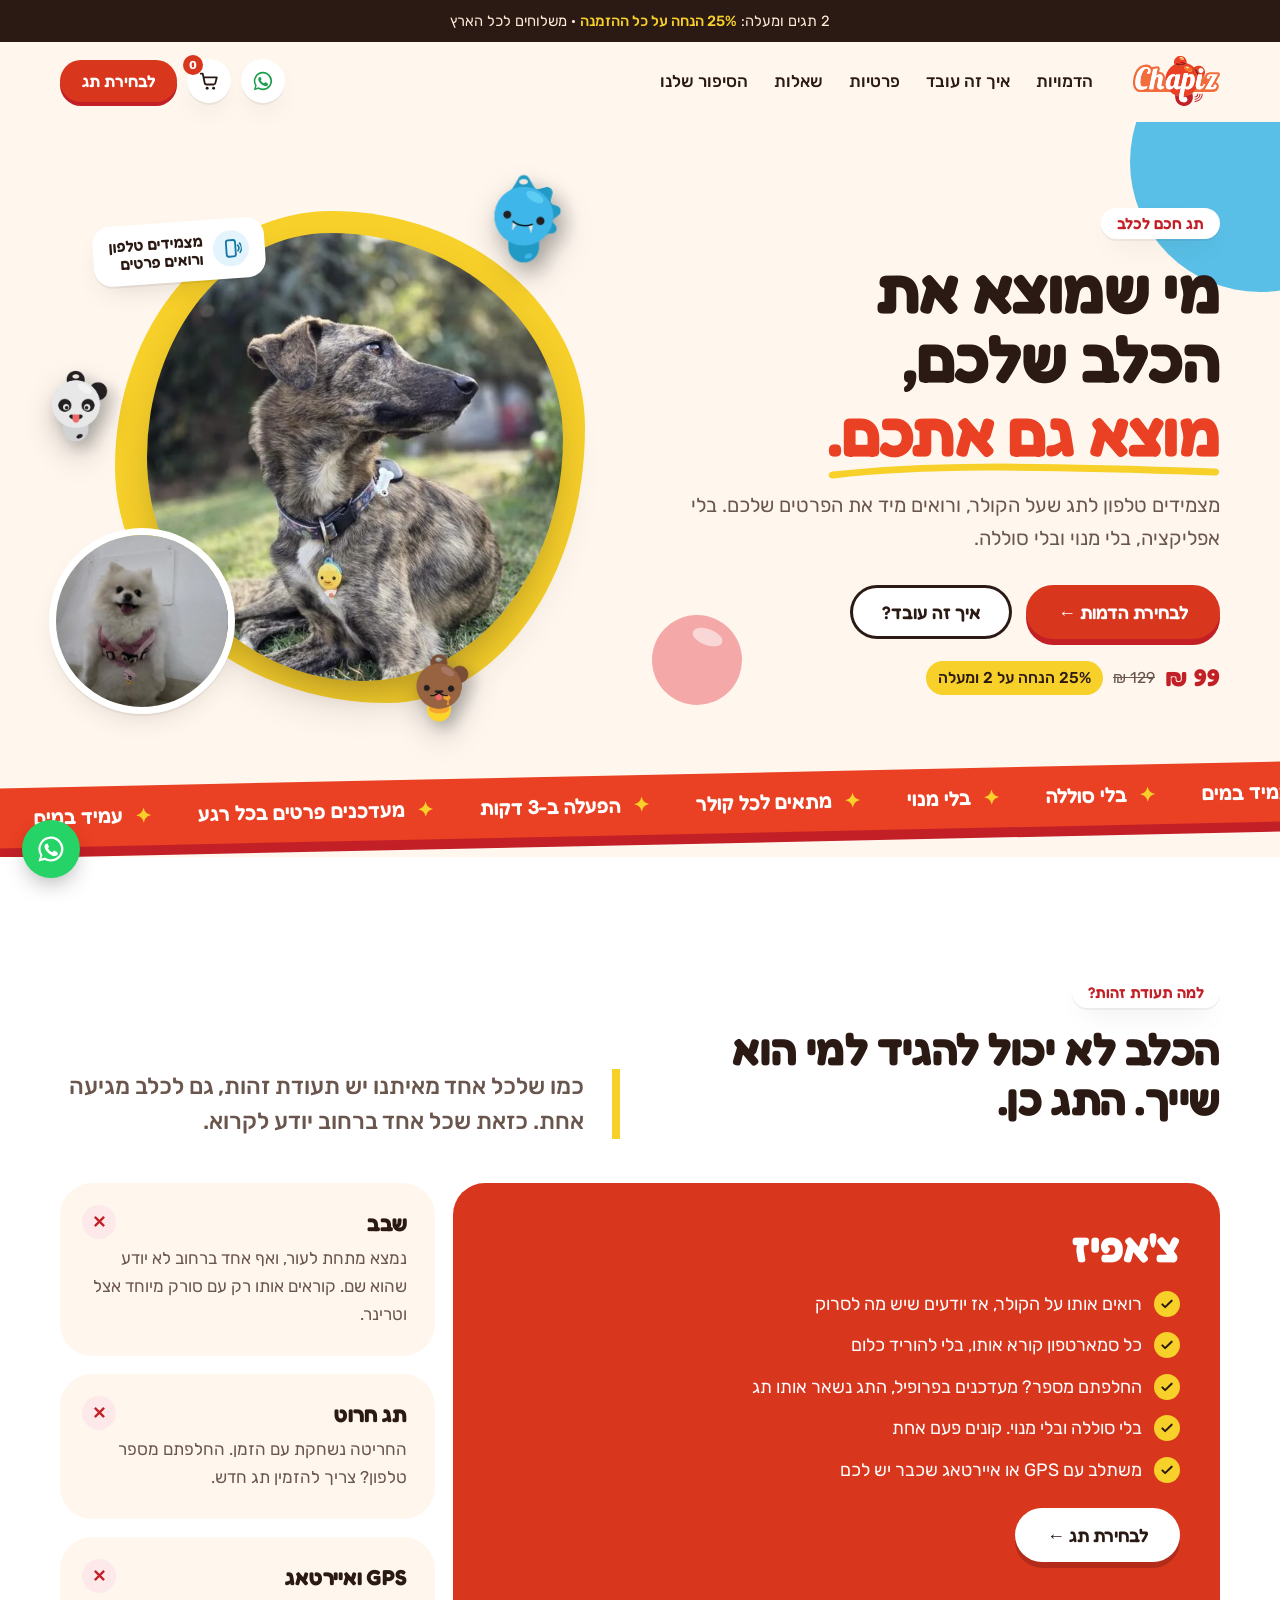
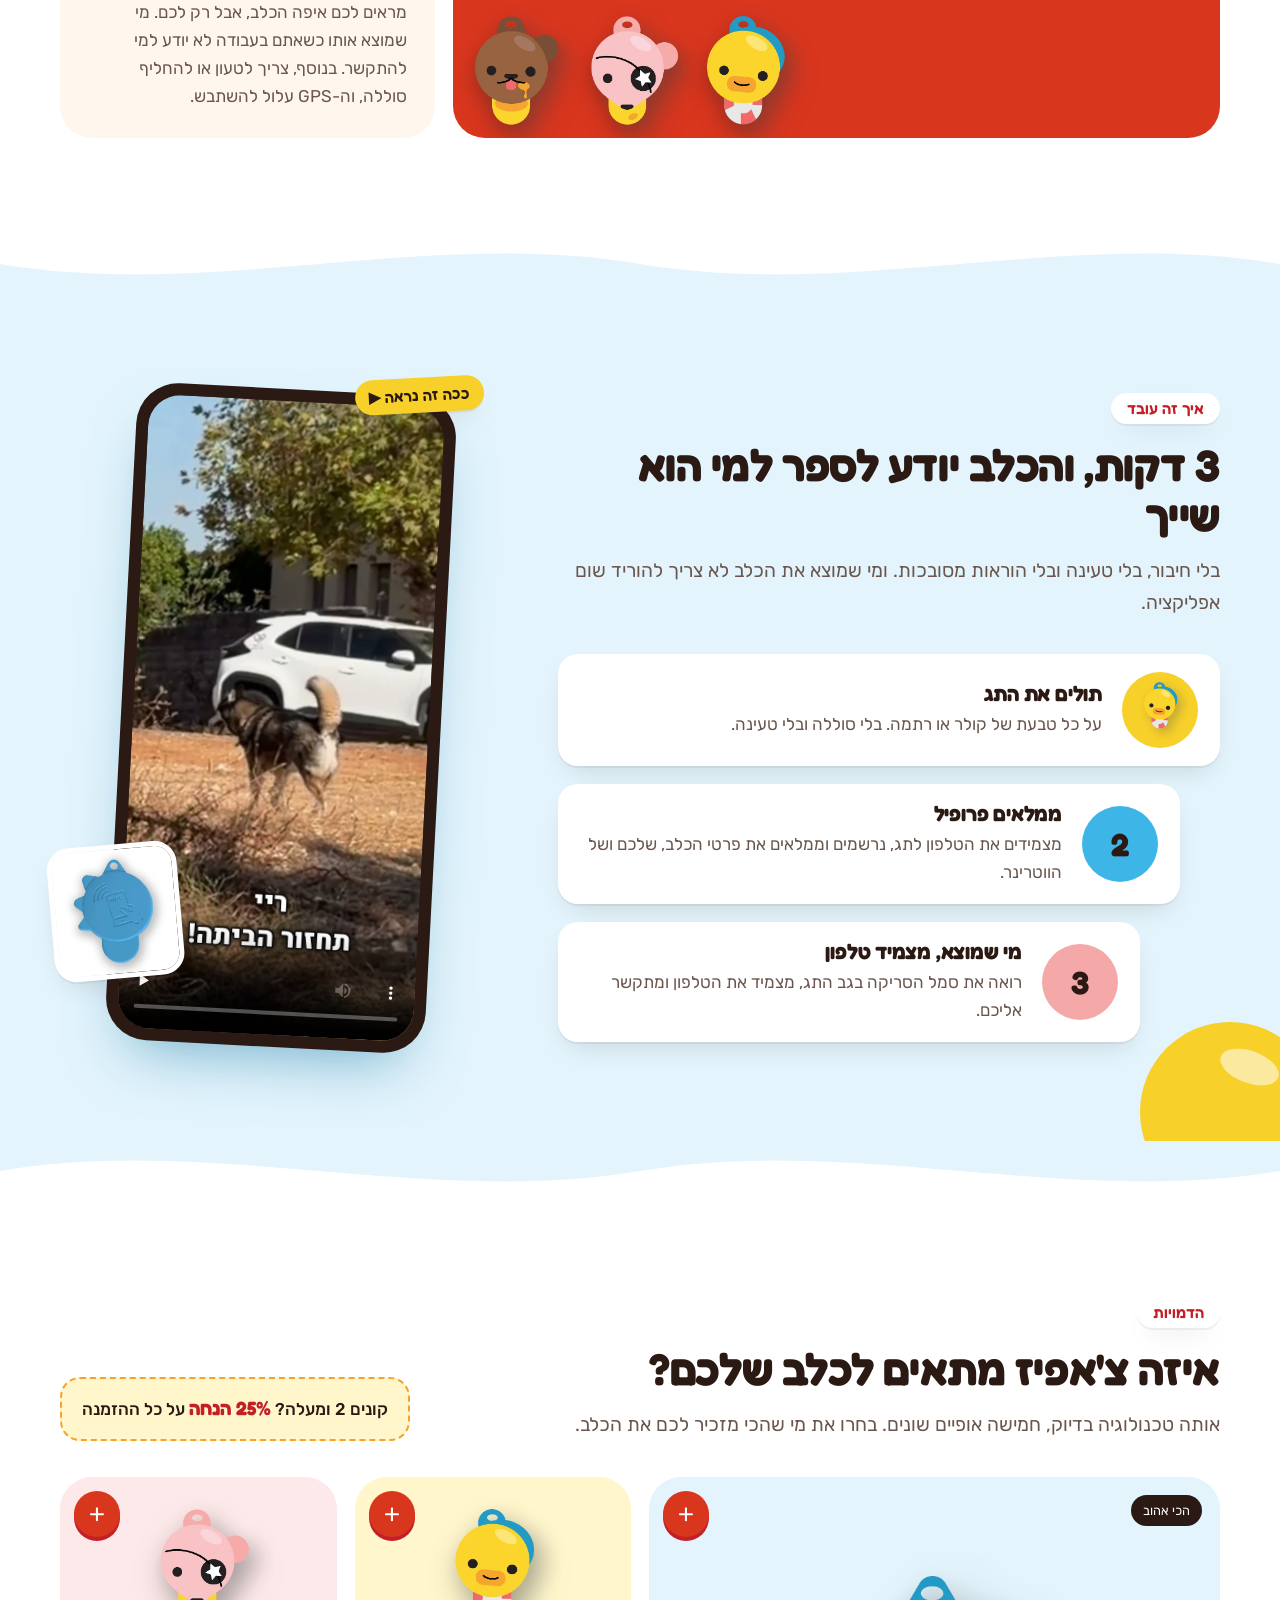
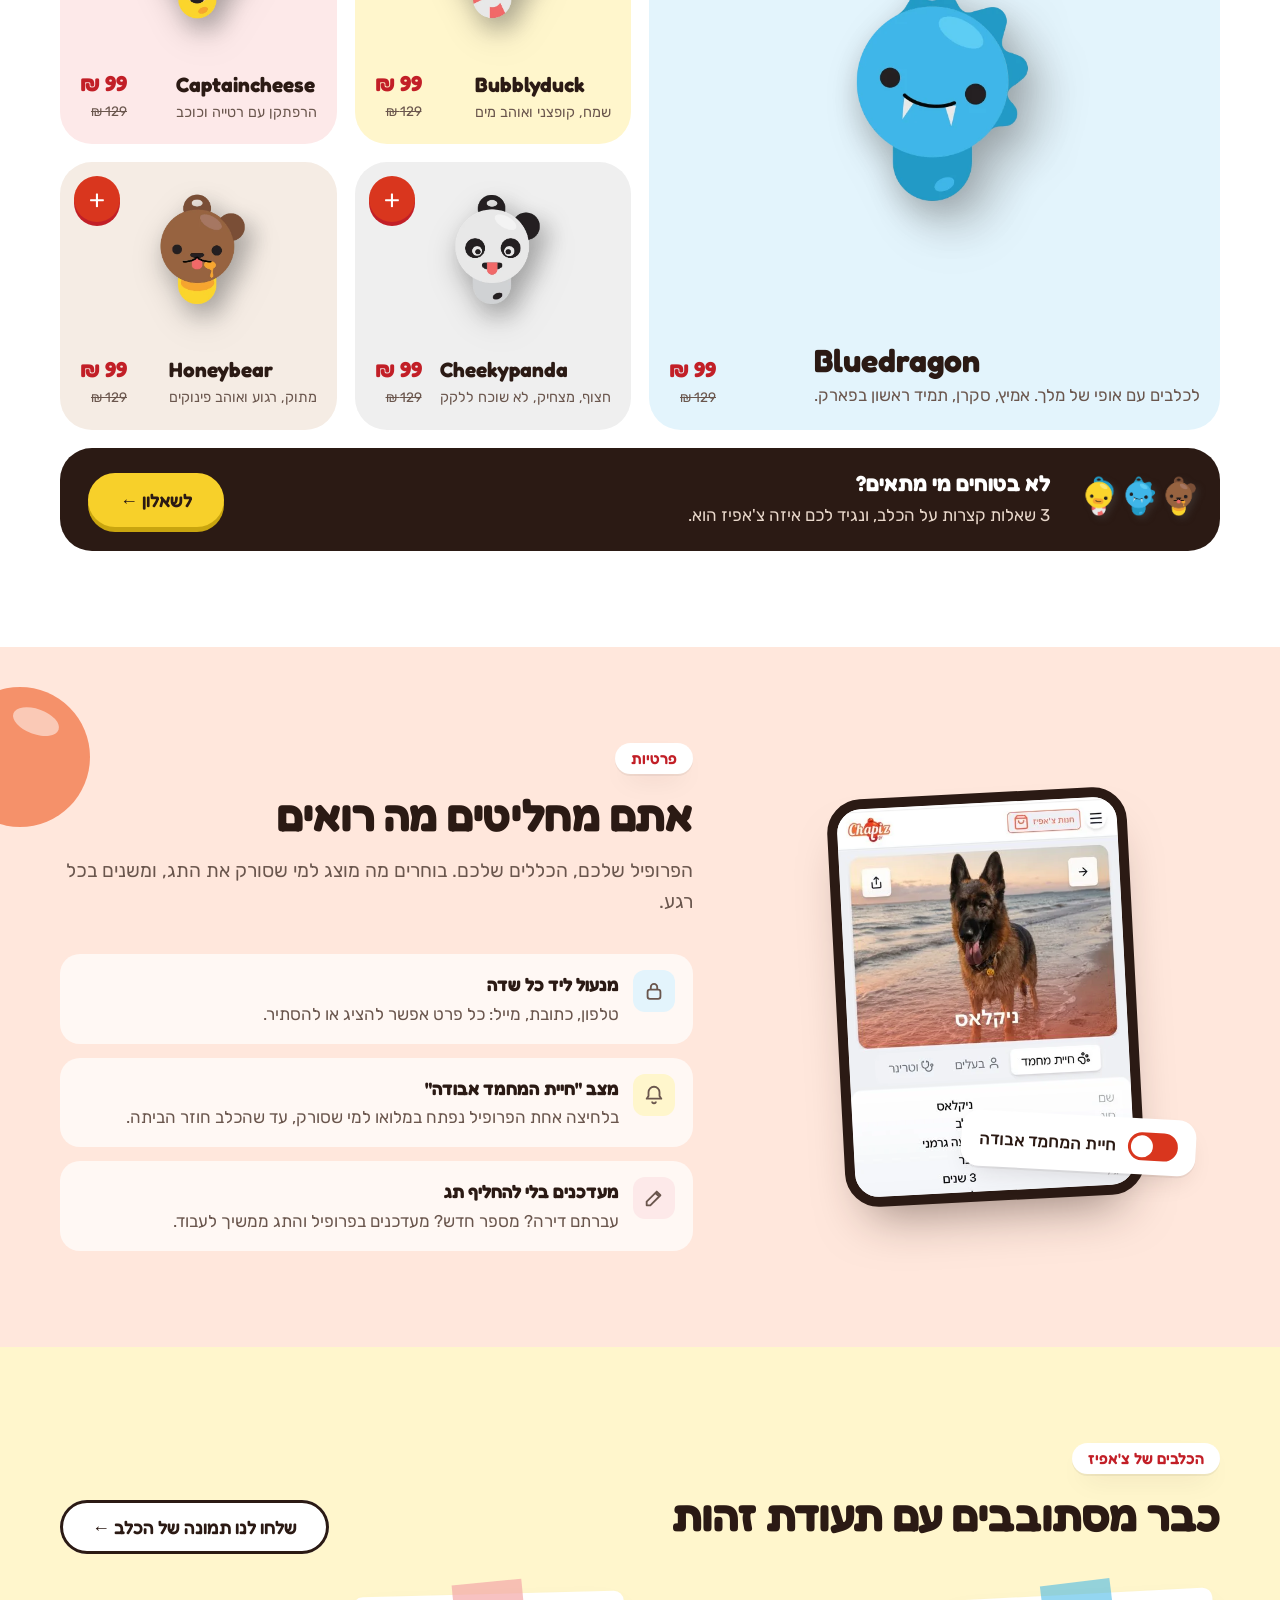
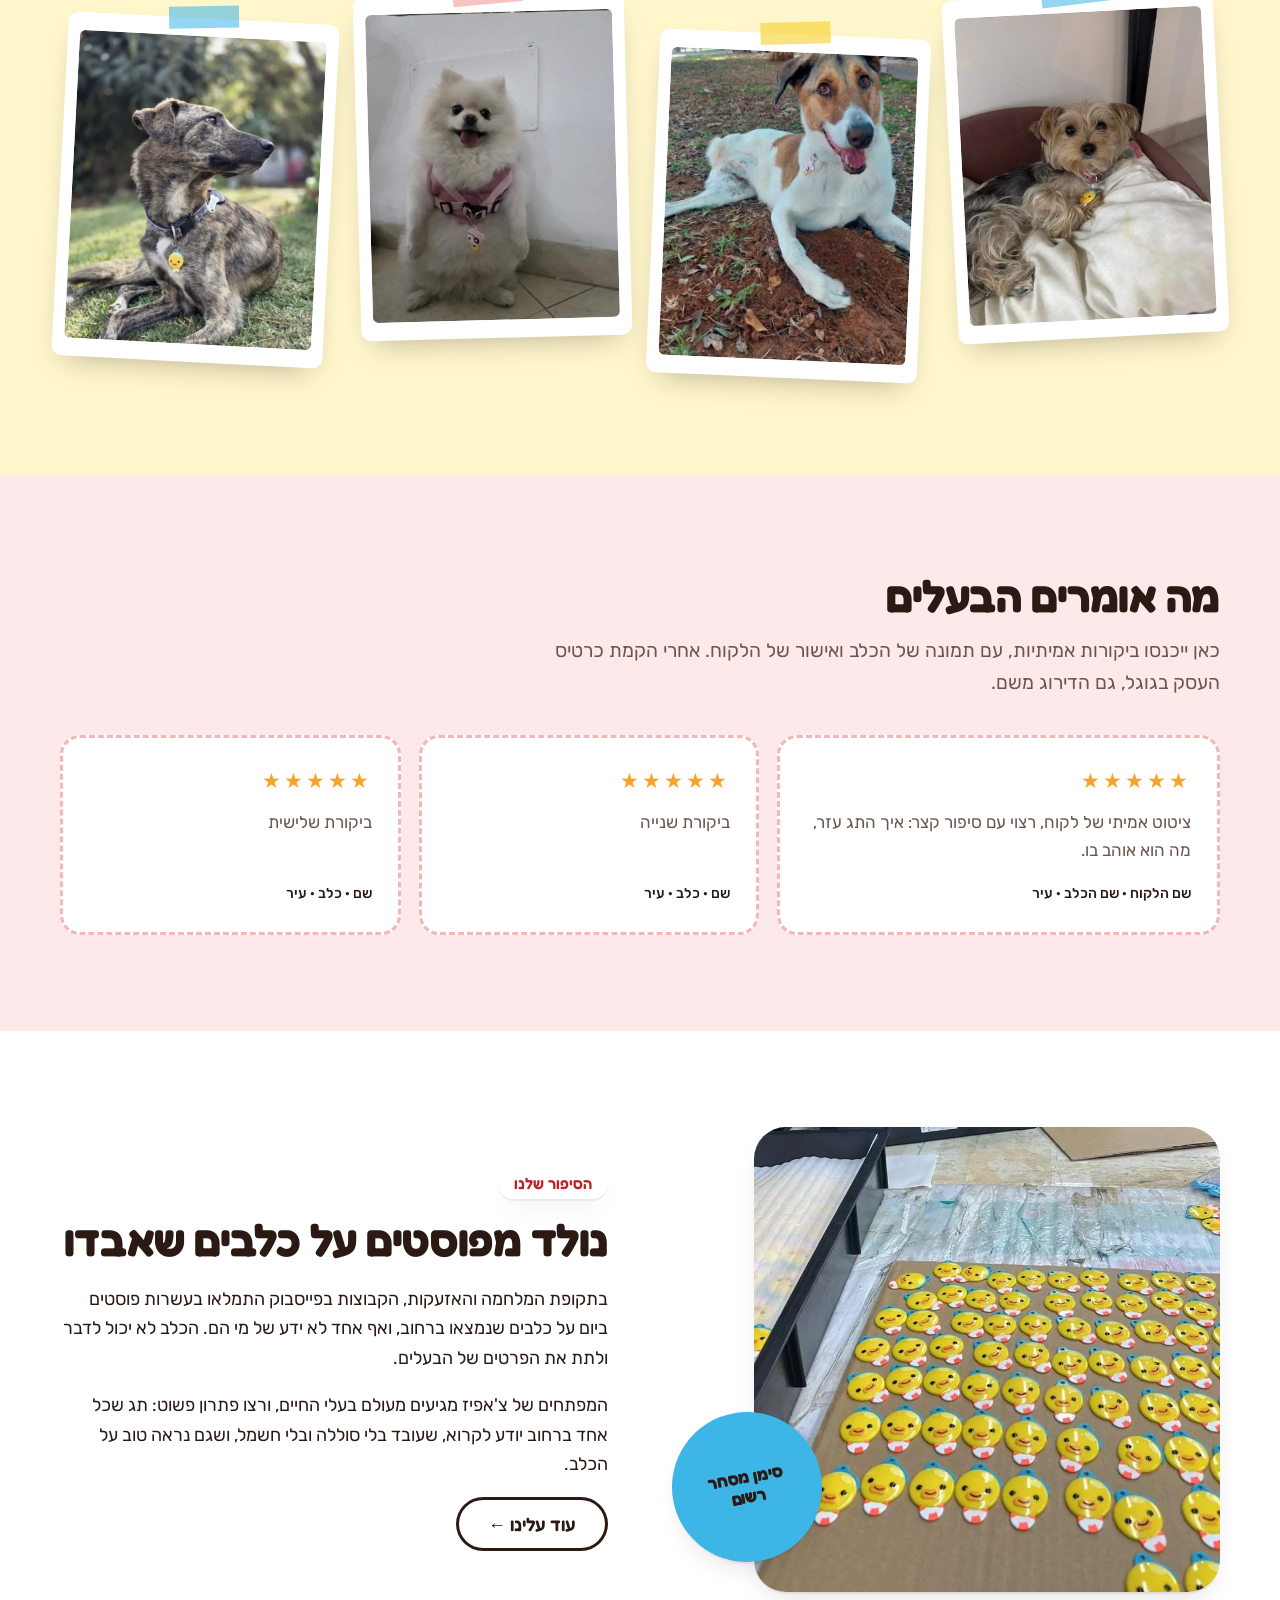
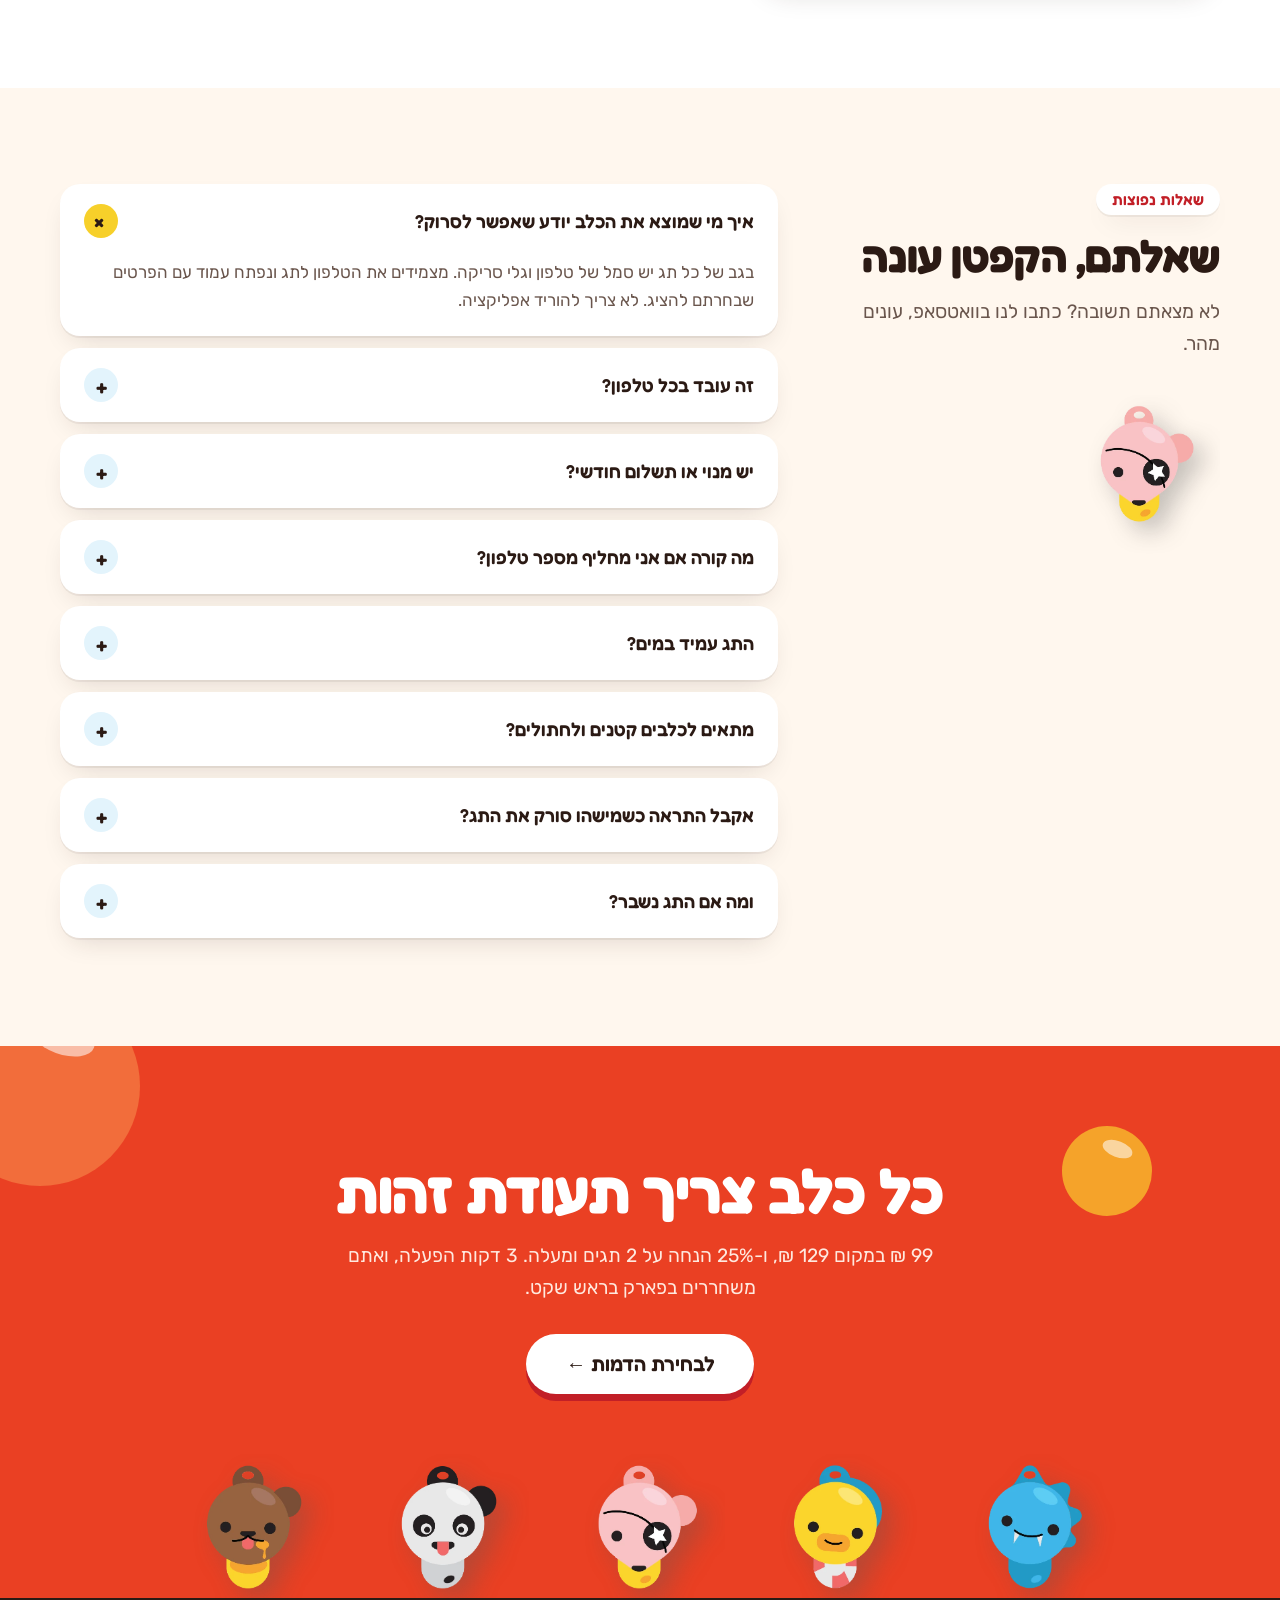
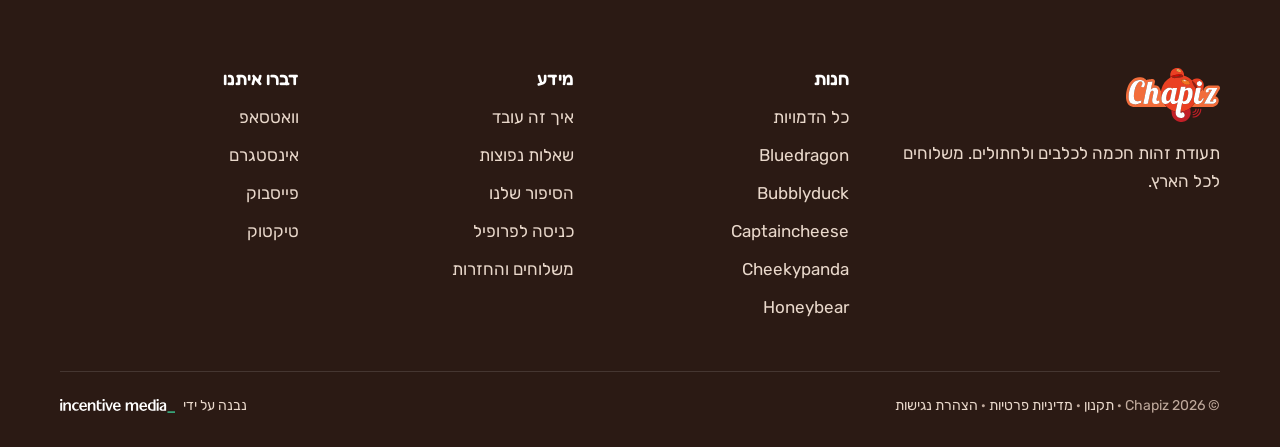
==== index.html @ 2d5ff6d7 "Chapiz homepage preview" ====
<!doctype html>
<html lang="he" dir="rtl">
<head>
<meta charset="utf-8">
<meta name="viewport" content="width=device-width, initial-scale=1">
<title>תג חכם לכלב | מי שמוצא את הכלב, מוצא אתכם | Chapiz</title>
<meta name="description" content="תג חכם לכלב: מי שמוצא את הכלב מצמיד טלפון לתג ורואה מיד למי להתקשר. בלי אפליקציה, בלי סוללה ובלי מנוי. 5 דמויות לבחירה.">
<meta name="robots" content="noindex,nofollow">
<link rel="icon" href="assets/img/favicon.ico" sizes="any">
<link rel="icon" href="assets/img/favicon-32.png" type="image/png" sizes="32x32">
<link rel="apple-touch-icon" href="assets/img/apple-touch-icon.png">
<meta name="theme-color" content="#EA4023">
<link rel="preconnect" href="https://fonts.googleapis.com">
<link rel="preconnect" href="https://fonts.gstatic.com" crossorigin>
<link rel="stylesheet" href="assets/css/chapiz-tokens.css">
<link rel="stylesheet" href="assets/css/home.css">
</head>
<body>

<svg width="0" height="0" style="position:absolute" aria-hidden="true">
  <symbol id="i-cart" viewBox="0 0 24 24"><path d="M3 4h2.2l2.1 10.2a2 2 0 0 0 2 1.6h7.6a2 2 0 0 0 2-1.5L20.5 8H6.3" fill="none" stroke="currentColor" stroke-width="2" stroke-linecap="round" stroke-linejoin="round"/><circle cx="10" cy="20" r="1.6" fill="currentColor"/><circle cx="17" cy="20" r="1.6" fill="currentColor"/></symbol>
  <symbol id="i-menu" viewBox="0 0 24 24"><path d="M4 7h16M4 12h16M4 17h11" fill="none" stroke="currentColor" stroke-width="2.4" stroke-linecap="round"/></symbol>
  <symbol id="i-wa" viewBox="0 0 24 24"><path fill="currentColor" d="M12 2a10 10 0 0 0-8.6 15.1L2 22l5-1.3A10 10 0 1 0 12 2zm0 18.2c-1.6 0-3.1-.4-4.4-1.2l-.3-.2-3 .8.8-2.9-.2-.3A8.2 8.2 0 1 1 12 20.2zm4.5-6.1c-.2-.1-1.5-.7-1.7-.8-.2-.1-.4-.1-.6.1l-.8 1c-.1.2-.3.2-.5.1a6.7 6.7 0 0 1-3.3-2.9c-.2-.4.2-.4.7-1.3.1-.2 0-.3 0-.4l-.8-1.8c-.2-.5-.4-.4-.6-.4h-.5a1 1 0 0 0-.7.3 3 3 0 0 0-.9 2.2 5.2 5.2 0 0 0 1.1 2.8 11.8 11.8 0 0 0 4.5 4c1.7.7 2.3.8 3.2.6.5-.1 1.5-.6 1.7-1.2.2-.6.2-1.1.2-1.2-.1-.1-.3-.2-.5-.3z"/></symbol>
  <symbol id="i-scan" viewBox="0 0 24 24"><rect x="7" y="3" width="10" height="18" rx="2.5" fill="none" stroke="currentColor" stroke-width="2"/><path d="M19.5 9a4.5 4.5 0 0 1 0 6M21.8 7a7.5 7.5 0 0 1 0 10" fill="none" stroke="currentColor" stroke-width="1.8" stroke-linecap="round"/></symbol>
  <symbol id="i-lock" viewBox="0 0 24 24"><rect x="5" y="10.5" width="14" height="10" rx="2.5" fill="none" stroke="currentColor" stroke-width="2"/><path d="M8.5 10.5V7.8a3.5 3.5 0 0 1 7 0v2.7" fill="none" stroke="currentColor" stroke-width="2"/></symbol>
  <symbol id="i-edit" viewBox="0 0 24 24"><path d="M4 20h4L19 9l-4-4L4 16v4zM13.5 6.5l4 4" fill="none" stroke="currentColor" stroke-width="2" stroke-linejoin="round"/></symbol>
  <symbol id="i-alert" viewBox="0 0 24 24"><path d="M12 3a6 6 0 0 0-6 6v4l-2 3h16l-2-3V9a6 6 0 0 0-6-6zM10 19a2 2 0 0 0 4 0" fill="none" stroke="currentColor" stroke-width="2" stroke-linejoin="round"/></symbol>
</svg>

<div class="announce">2 תגים ומעלה: <b>25% הנחה על כל ההזמנה</b> · משלוחים לכל הארץ</div>

<header class="header">
  <div class="wrap">
    <button class="icon-btn burger" aria-label="פתיחת תפריט" type="button"><svg class="icon"><use href="#i-menu"/></svg></button>
    <a class="logo" href="index.html" aria-label="Chapiz, לעמוד הבית"><img src="assets/img/chapiz-logo.svg" alt="Chapiz" title="Chapiz" width="88" height="50"></a>
    <nav class="nav" aria-label="ניווט ראשי">
      <a href="#models">הדמויות</a>
      <a href="#how">איך זה עובד</a>
      <a href="#privacy">פרטיות</a>
      <a href="#faq">שאלות</a>
      <a href="#story">הסיפור שלנו</a>
    </nav>
    <div class="h-actions">
      <a class="icon-btn wa" href="#" aria-label="כתבו לנו בוואטסאפ" title="וואטסאפ"><svg class="icon" style="color:#1C9E4F"><use href="#i-wa"/></svg></a>
      <a class="icon-btn" href="#" aria-label="עגלת קניות, 0 פריטים" title="עגלה"><svg class="icon"><use href="#i-cart"/></svg><span class="count">0</span></a>
      <a class="cz-btn cz-btn--primary" href="#models">לבחירת תג</a>
    </div>
  </div>
</header>

<main>
<!-- ================= HERO ================= -->
<section class="hero">
  <span class="bubble" style="width:260px;height:260px;background:var(--cz-dragon);top:-90px;right:-110px;opacity:.85"></span>
  <span class="bubble" style="width:90px;height:90px;background:var(--cz-captain);bottom:60px;right:42%"></span>
  <div class="wrap">
    <div>
      <span class="kicker">תג חכם לכלב</span>
      <h1>מי שמוצא את הכלב שלכם, <span class="hl">מוצא גם אתכם.<svg viewBox="0 0 300 18" preserveAspectRatio="none" aria-hidden="true"><path d="M4 12 C70 2 150 2 296 9" fill="none" stroke="#F7D02A" stroke-width="7" stroke-linecap="round"/></svg></span></h1>
      <p class="sub">מצמידים טלפון לתג שעל הקולר, ורואים מיד את הפרטים שלכם. בלי אפליקציה, בלי מנוי ובלי סוללה.</p>
      <div class="ctas">
        <a class="cz-btn cz-btn--primary" href="#models">לבחירת הדמות ←</a>
        <a class="cz-btn cz-btn--secondary" href="#how">איך זה עובד?</a>
      </div>
      <div class="price-note"><b>99 ₪</b><s>129 ₪</s><span class="pill">25% הנחה על 2 ומעלה</span></div>
    </div>
    <div class="hero-art">
      <div class="blob"></div>
      <div class="main"><img src="assets/img/dog-brindle-duck.webp" alt="כלב מעורב בצבע ברינדל שוכב על הדשא עם תג Bubblyduck צהוב על הקולר" title="כלב עם תג Bubblyduck" width="686" height="817" fetchpriority="high"></div>
      <div class="mini"><img src="assets/img/dog-pomeranian-captain.webp" alt="כלב פומרניאן לבן עם רתמה ורודה ותג Captaincheese" title="פומרניאן עם תג Captaincheese" width="703" height="844"></div>
      <img class="float f1" src="assets/img/char-bluedragon.webp" alt="" width="512" height="512">
      <img class="float f2" src="assets/img/char-cheekypanda.webp" alt="" width="512" height="512">
      <img class="float f3" src="assets/img/char-honeybear.webp" alt="" width="512" height="512">
      <div class="scan-chip"><span class="dot"><svg class="icon"><use href="#i-scan"/></svg></span>מצמידים טלפון<br>ורואים פרטים</div>
    </div>
  </div>
</section>

<div class="trust-wrap"><div class="trust" aria-label="יתרונות">
  <div class="track">
    <span>עמיד במים</span><span>בלי סוללה</span><span>בלי מנוי</span><span>מתאים לכל קולר</span><span>הפעלה ב-3 דקות</span><span>מעדכנים פרטים בכל רגע</span>
    <span aria-hidden="true">עמיד במים</span><span aria-hidden="true">בלי סוללה</span><span aria-hidden="true">בלי מנוי</span><span aria-hidden="true">מתאים לכל קולר</span><span aria-hidden="true">הפעלה ב-3 דקות</span><span aria-hidden="true">מעדכנים פרטים בכל רגע</span>
  </div>
</div></div>

<!-- ================= WHY ================= -->
<section class="why" id="why">
  <div class="wrap">
    <div class="why-head">
      <div>
        <span class="kicker">למה תעודת זהות?</span>
        <h2>הכלב לא יכול להגיד למי הוא שייך. התג כן.</h2>
      </div>
      <p class="why-quote">כמו שלכל אחד מאיתנו יש תעודת זהות, גם לכלב מגיעה אחת. כזאת שכל אחד ברחוב יודע לקרוא.</p>
    </div>
    <div class="bento">
      <div class="cmp us">
        <div>
          <h3>צ'אפיז</h3>
          <ul>
            <li>רואים אותו על הקולר, אז יודעים שיש מה לסרוק</li>
            <li>כל סמארטפון קורא אותו, בלי להוריד כלום</li>
            <li>החלפתם מספר? מעדכנים בפרופיל, התג נשאר אותו תג</li>
            <li>בלי סוללה ובלי מנוי. קונים פעם אחת</li>
            <li>משתלב עם GPS או איירטאג שכבר יש לכם</li>
          </ul>
          <a class="cz-btn" href="#models">לבחירת תג ←</a>
        </div>
        <div class="chars" aria-hidden="true"><img src="assets/img/char-bubblyduck.webp" alt=""><img src="assets/img/char-captaincheese.webp" alt=""><img src="assets/img/char-honeybear.webp" alt=""></div>
      </div>
      <div class="cmp"><span class="x" aria-hidden="true">✕</span><h3>שבב</h3><p>נמצא מתחת לעור, ואף אחד ברחוב לא יודע שהוא שם. קוראים אותו רק עם סורק מיוחד אצל וטרינר.</p></div>
      <div class="cmp"><span class="x" aria-hidden="true">✕</span><h3>תג חרוט</h3><p>החריטה נשחקת עם הזמן. החלפתם מספר טלפון? צריך להזמין תג חדש.</p></div>
      <div class="cmp"><span class="x" aria-hidden="true">✕</span><h3>GPS ואיירטאג</h3><p>מראים לכם איפה הכלב, אבל רק לכם. מי שמוצא אותו כשאתם בעבודה לא יודע למי להתקשר. בנוסף, צריך לטעון או להחליף סוללה, וה-GPS עלול להשתבש.</p></div>
    </div>
  </div>
</section>

<svg class="wave" viewBox="0 0 1440 60" preserveAspectRatio="none" aria-hidden="true" style="background:var(--cz-paper)"><path d="M0,30 C240,66 480,-6 720,30 C960,66 1200,-6 1440,30 L1440,60 L0,60 Z" fill="#E3F4FC"/></svg>

<!-- ================= HOW ================= -->
<section class="how" id="how">
  <span class="bubble" style="width:180px;height:180px;background:var(--cz-duck);bottom:-60px;right:-40px"></span>
  <div class="wrap">
    <div>
      <span class="kicker">איך זה עובד</span>
      <h2>3 דקות, והכלב יודע לספר למי הוא שייך</h2>
      <p class="lead">בלי חיבור, בלי טעינה ובלי הוראות מסובכות. ומי שמוצא את הכלב לא צריך להוריד שום אפליקציה.</p>
      <ol class="steps">
        <li class="step"><div class="num" style="--c:var(--cz-duck)"><img src="assets/img/char-bubblyduck.webp" alt=""></div><div><h3>תולים את התג</h3><p>על כל טבעת של קולר או רתמה. בלי סוללה ובלי טעינה.</p></div></li>
        <li class="step"><div class="num" style="--c:var(--cz-dragon)">2</div><div><h3>ממלאים פרופיל</h3><p>מצמידים את הטלפון לתג, נרשמים וממלאים את פרטי הכלב, שלכם ושל הווטרינר.</p></div></li>
        <li class="step"><div class="num" style="--c:var(--cz-captain)">3</div><div><h3>מי שמוצא, מצמיד טלפון</h3><p>רואה את סמל הסריקה בגב התג, מצמיד את הטלפון ומתקשר אליכם.</p></div></li>
      </ol>
    </div>
    <div class="phone">
      <span class="label">ככה זה נראה ▶</span>
      <video controls preload="none" playsinline poster="assets/img/how-it-works-poster.jpg" aria-label="סרטון: איך מפעילים את תג צ'אפיז">
        <source src="assets/video/how-it-works.mp4" type="video/mp4">
      </video>
      <img class="tagback" src="assets/img/tag-back.webp" alt="גב התג עם סמל הסריקה, זהה בכל הדגמים" title="גב התג: סמל סריקה" width="823" height="851" loading="lazy">
    </div>
  </div>
</section>

<svg class="wave wave-top" viewBox="0 0 1440 60" preserveAspectRatio="none" aria-hidden="true" style="background:var(--cz-paper)"><path d="M0,30 C240,66 480,-6 720,30 C960,66 1200,-6 1440,30 L1440,60 L0,60 Z" fill="#E3F4FC"/></svg>

<!-- ================= MODELS ================= -->
<section class="models" id="models">
  <div class="wrap">
    <div class="models-head">
      <div>
        <span class="kicker">הדמויות</span>
        <h2>איזה צ'אפיז מתאים לכלב שלכם?</h2>
        <p class="lead">אותה טכנולוגיה בדיוק, חמישה אופיים שונים. בחרו את מי שהכי מזכיר לכם את הכלב.</p>
      </div>
      <div class="deal">קונים 2 ומעלה? <b>25% הנחה</b> על כל ההזמנה</div>
    </div>
    <div class="pgrid">
      <a class="pcard big" href="#" style="--tint:var(--cz-sky-tint)">
        <span class="badge">הכי אהוב</span>
        <span class="add" aria-hidden="true">+</span>
        <div class="art"><img src="assets/img/char-bluedragon.webp" alt="תג Bluedragon, דרקון כחול" title="Bluedragon" width="512" height="512" loading="lazy"></div>
        <div class="info"><div><div class="name">Bluedragon</div><div class="persona">לכלבים עם אופי של מלך. אמיץ, סקרן, תמיד ראשון בפארק.</div></div><div class="price"><b>99 ₪</b><s>129 ₪</s></div></div>
      </a>
      <a class="pcard" href="#" style="--tint:var(--cz-sun-tint)">
        <span class="add" aria-hidden="true">+</span>
        <div class="art"><img src="assets/img/char-bubblyduck.webp" alt="תג Bubblyduck, ברווז צהוב" title="Bubblyduck" width="512" height="512" loading="lazy"></div>
        <div class="info"><div><div class="name">Bubblyduck</div><div class="persona">שמח, קופצני ואוהב מים</div></div><div class="price"><b>99 ₪</b><s>129 ₪</s></div></div>
      </a>
      <a class="pcard" href="#" style="--tint:var(--cz-pink-tint)">
        <span class="add" aria-hidden="true">+</span>
        <div class="art"><img src="assets/img/char-captaincheese.webp" alt="תג Captaincheese, דמות ורודה עם רטייה" title="Captaincheese" width="512" height="512" loading="lazy"></div>
        <div class="info"><div><div class="name">Captaincheese</div><div class="persona">הרפתקן עם רטייה וכוכב</div></div><div class="price"><b>99 ₪</b><s>129 ₪</s></div></div>
      </a>
      <a class="pcard" href="#" style="--tint:#EFEFEF">
        <span class="add" aria-hidden="true">+</span>
        <div class="art"><img src="assets/img/char-cheekypanda.webp" alt="תג Cheekypanda, פנדה עם לשון בחוץ" title="Cheekypanda" width="512" height="512" loading="lazy"></div>
        <div class="info"><div><div class="name">Cheekypanda</div><div class="persona">חצוף, מצחיק, לא שוכח ללקק</div></div><div class="price"><b>99 ₪</b><s>129 ₪</s></div></div>
      </a>
      <a class="pcard" href="#" style="--tint:#F5ECE4">
        <span class="add" aria-hidden="true">+</span>
        <div class="art"><img src="assets/img/char-honeybear.webp" alt="תג Honeybear, דובון חום עם דבש" title="Honeybear" width="512" height="512" loading="lazy"></div>
        <div class="info"><div><div class="name">Honeybear</div><div class="persona">מתוק, רגוע ואוהב פינוקים</div></div><div class="price"><b>99 ₪</b><s>129 ₪</s></div></div>
      </a>
    </div>
    <div class="quiz">
      <div class="q-chars" aria-hidden="true"><img src="assets/img/char-honeybear.webp" alt=""><img src="assets/img/char-bluedragon.webp" alt=""><img src="assets/img/char-bubblyduck.webp" alt=""></div>
      <div><b>לא בטוחים מי מתאים?</b><p>3 שאלות קצרות על הכלב, ונגיד לכם איזה צ'אפיז הוא.</p></div>
      <a class="cz-btn" href="#">לשאלון ←</a>
    </div>
  </div>
</section>

<!-- ================= PRIVACY ================= -->
<section class="privacy" id="privacy">
  <span class="bubble" style="width:140px;height:140px;background:var(--cz-tangerine);top:40px;left:-50px;opacity:.7"></span>
  <div class="wrap">
    <div class="app-shot">
      <div class="screen"><img src="assets/img/app-profile.webp" alt="מסך פרופיל של כלב באפליקציית צ'אפיז, עם שם, גזע וגיל" title="פרופיל כלב באפליקציה" width="480" height="665" loading="lazy"></div>
      <div class="lost-toggle"><span class="switch" aria-hidden="true"></span>חיית המחמד אבודה</div>
    </div>
    <div>
      <span class="kicker">פרטיות</span>
      <h2>אתם מחליטים מה רואים</h2>
      <p class="lead">הפרופיל שלכם, הכללים שלכם. בוחרים מה מוצג למי שסורק את התג, ומשנים בכל רגע.</p>
      <ul class="locks">
        <li><span class="ic" style="--c:var(--cz-sky-tint)"><svg class="icon"><use href="#i-lock"/></svg></span><div><b>מנעול ליד כל שדה</b><span>טלפון, כתובת, מייל: כל פרט אפשר להציג או להסתיר.</span></div></li>
        <li><span class="ic" style="--c:var(--cz-sun-tint)"><svg class="icon"><use href="#i-alert"/></svg></span><div><b>מצב "חיית המחמד אבודה"</b><span>בלחיצה אחת הפרופיל נפתח במלואו למי שסורק, עד שהכלב חוזר הביתה.</span></div></li>
        <li><span class="ic" style="--c:var(--cz-pink-tint)"><svg class="icon"><use href="#i-edit"/></svg></span><div><b>מעדכנים בלי להחליף תג</b><span>עברתם דירה? מספר חדש? מעדכנים בפרופיל והתג ממשיך לעבוד.</span></div></li>
      </ul>
    </div>
  </div>
</section>

<!-- ================= GALLERY ================= -->
<section class="gallery">
  <div class="wrap">
    <div class="gallery-head">
      <div>
        <span class="kicker">הכלבים של צ'אפיז</span>
        <h2>כבר מסתובבים עם תעודת זהות</h2>
      </div>
      <a class="cz-btn cz-btn--secondary" href="#">שלחו לנו תמונה של הכלב ←</a>
    </div>
    <div class="polaroids">
      <figure class="pol" style="--r:-3deg;margin:0"><div class="tape"></div><img src="assets/img/dog-yorkie.webp" alt="יורקשייר טרייר על מיטה עם תג צ'אפיז צהוב" title="יורקי עם תג צ'אפיז" width="689" height="839" loading="lazy"></figure>
      <figure class="pol" style="--r:2.5deg;margin:40px 0 0"><div class="tape" style="background:rgba(247,208,42,.6)"></div><img src="assets/img/dog-mix-field.webp" alt="כלב מעורב לבן-חום שוכב בפארק ומחייך, עם תג על הקולר" title="כלב מעורב עם תג בפארק" width="519" height="833" loading="lazy"></figure>
      <figure class="pol" style="--r:-1.5deg;margin:0"><div class="tape" style="background:rgba(244,168,168,.7)"></div><img src="assets/img/dog-pomeranian-captain.webp" alt="פומרניאן לבן עומד על שתי רגליים עם תג Captaincheese" title="פומרניאן עם תג Captaincheese" width="703" height="844" loading="lazy"></figure>
      <figure class="pol" style="--r:3deg;margin:24px 0 0"><div class="tape"></div><img src="assets/img/dog-brindle-duck.webp" alt="כלב ברינדל שוכב על הדשא עם תג Bubblyduck" title="כלב ברינדל עם תג Bubblyduck" width="686" height="817" loading="lazy"></figure>
    </div>
  </div>
</section>

<!-- ================= REVIEWS (placeholder until real ones arrive) ================= -->
<section class="reviews">
  <div class="wrap">
    <h2>מה אומרים הבעלים</h2>
    <p class="lead">כאן ייכנסו ביקורות אמיתיות, עם תמונה של הכלב ואישור של הלקוח. אחרי הקמת כרטיס העסק בגוגל, גם הדירוג משם.</p>
    <div class="rv-grid">
      <div class="rv"><div><div class="stars" aria-hidden="true">★★★★★</div><p>ציטוט אמיתי של לקוח, רצוי עם סיפור קצר: איך התג עזר, מה הוא אוהב בו.</p></div><small>שם הלקוח · שם הכלב · עיר</small></div>
      <div class="rv"><div><div class="stars" aria-hidden="true">★★★★★</div><p>ביקורת שנייה</p></div><small>שם · כלב · עיר</small></div>
      <div class="rv"><div><div class="stars" aria-hidden="true">★★★★★</div><p>ביקורת שלישית</p></div><small>שם · כלב · עיר</small></div>
    </div>
  </div>
</section>

<!-- ================= STORY ================= -->
<section class="story" id="story">
  <div class="wrap">
    <div class="story-img">
      <img src="assets/img/factory-duck-tray.webp" alt="מגש של תגי Bubblyduck צהובים בפס הייצור" title="תגי צ'אפיז בייצור" width="817" height="900" loading="lazy">
      <div class="stamp">סימן מסחר רשום</div>
    </div>
    <div>
      <span class="kicker">הסיפור שלנו</span>
      <h2>נולד מפוסטים על כלבים שאבדו</h2>
      <p>בתקופת המלחמה והאזעקות, הקבוצות בפייסבוק התמלאו בעשרות פוסטים ביום על כלבים שנמצאו ברחוב, ואף אחד לא ידע של מי הם. הכלב לא יכול לדבר ולתת את הפרטים של הבעלים.</p>
      <p>המפתחים של צ'אפיז מגיעים מעולם בעלי החיים, ורצו פתרון פשוט: תג שכל אחד ברחוב יודע לקרוא, שעובד בלי סוללה ובלי חשמל, ושגם נראה טוב על הכלב.</p>
      <a class="cz-btn cz-btn--secondary" href="#">עוד עלינו ←</a>
    </div>
  </div>
</section>

<!-- ================= FAQ ================= -->
<section class="faq" id="faq">
  <div class="wrap">
    <div class="faq-side">
      <span class="kicker">שאלות נפוצות</span>
      <h2>שאלתם, הקפטן עונה</h2>
      <p class="lead">לא מצאתם תשובה? כתבו לנו בוואטסאפ, עונים מהר.</p>
      <img src="assets/img/char-captaincheese.webp" alt="" width="512" height="512" loading="lazy">
    </div>
    <div>
      <details open><summary>איך מי שמוצא את הכלב יודע שאפשר לסרוק?</summary><p>בגב של כל תג יש סמל של טלפון וגלי סריקה. מצמידים את הטלפון לתג ונפתח עמוד עם הפרטים שבחרתם להציג. לא צריך להוריד אפליקציה.</p></details>
      <details><summary>זה עובד בכל טלפון?</summary><p>כמעט בכל סמארטפון מהשנים האחרונות, אייפון ואנדרואיד, כל עוד יש בו NFC. באייפון מצמידים את החלק העליון של הטלפון, באנדרואיד בדרך כלל את האמצע.</p></details>
      <details><summary>יש מנוי או תשלום חודשי?</summary><p>לא. משלמים פעם אחת על התג, והפרופיל שלכם ממשיך לעבוד.</p></details>
      <details><summary>מה קורה אם אני מחליף מספר טלפון?</summary><p>מעדכנים את הפרטים בפרופיל, והתג ממשיך לעבוד עם הפרטים החדשים. לא צריך תג חדש.</p></details>
      <details><summary>התג עמיד במים?</summary><p>כן. אין בו סוללה ואין מה לטעון, אז גשם, מקלחת ושלוליות לא מפריעים לו.</p></details>
      <details><summary>מתאים לכלבים קטנים ולחתולים?</summary><p>מתאים לרוב הכלבים ולחתולים, ומתחבר לכל טבעת של קולר או רתמה. לכלבים קטנים מאוד מומלץ לתלות אותו על הרתמה.</p></details>
      <details><summary>אקבל התראה כשמישהו סורק את התג?</summary><p>כרגע לא. מי שסורק רואה את הטלפון שלכם ומתקשר אליכם ישירות.</p></details>
      <details><summary>ומה אם התג נשבר?</summary><p>פנו אלינו ונדאג לכם לתג חדש. כל הפרטים בתקנון.</p></details>
    </div>
  </div>
</section>

<!-- ================= FINAL CTA ================= -->
<section class="final">
  <span class="bubble" style="width:200px;height:200px;background:var(--cz-tangerine);top:-60px;left:-60px"></span>
  <span class="bubble" style="width:90px;height:90px;background:var(--cz-sunset);top:80px;right:10%"></span>
  <div class="wrap" style="position:relative;z-index:1">
    <h2>כל כלב צריך תעודת זהות</h2>
    <p>99 ₪ במקום 129 ₪, ו-25% הנחה על 2 תגים ומעלה. 3 דקות הפעלה, ואתם משחררים בפארק בראש שקט.</p>
    <a class="cz-btn" href="#models">לבחירת הדמות ←</a>
    <div class="parade" aria-hidden="true">
      <img src="assets/img/char-bluedragon.webp" alt=""><img src="assets/img/char-bubblyduck.webp" alt=""><img src="assets/img/char-captaincheese.webp" alt=""><img src="assets/img/char-cheekypanda.webp" alt=""><img src="assets/img/char-honeybear.webp" alt="">
    </div>
  </div>
</section>
</main>

<footer class="footer">
  <div class="wrap">
    <div class="cols">
      <div>
        <img class="flogo" src="assets/img/chapiz-logo.svg" alt="Chapiz" title="Chapiz" width="95" height="54" loading="lazy">
        <p>תעודת זהות חכמה לכלבים ולחתולים. משלוחים לכל הארץ.</p>
      </div>
      <div><h4>חנות</h4><ul><li><a href="#">כל הדמויות</a></li><li><a href="#">Bluedragon</a></li><li><a href="#">Bubblyduck</a></li><li><a href="#">Captaincheese</a></li><li><a href="#">Cheekypanda</a></li><li><a href="#">Honeybear</a></li></ul></div>
      <div><h4>מידע</h4><ul><li><a href="#how">איך זה עובד</a></li><li><a href="#faq">שאלות נפוצות</a></li><li><a href="#story">הסיפור שלנו</a></li><li><a href="#">כניסה לפרופיל</a></li><li><a href="#">משלוחים והחזרות</a></li></ul></div>
      <div><h4>דברו איתנו</h4><ul><li><a href="#">וואטסאפ</a></li><li><a href="#">אינסטגרם</a></li><li><a href="#">פייסבוק</a></li><li><a href="#">טיקטוק</a></li></ul></div>
    </div>
    <div class="bottom">
      <div>© 2026 Chapiz · <a href="#">תקנון</a> · <a href="#">מדיניות פרטיות</a> · <a href="#">הצהרת נגישות</a></div>
      <a class="credit" href="https://incentive-media.co.il/" target="_blank" rel="noopener">נבנה על ידי <img src="assets/img/im-logo-reverse.svg" alt="Incentive Media" title="Incentive Media" width="96" height="14"></a>
    </div>
  </div>
</footer>

<a class="wa-float" href="#" aria-label="כתבו לנו בוואטסאפ" title="וואטסאפ"><svg class="icon" style="color:#fff;width:30px;height:30px"><use href="#i-wa"/></svg></a>
<div class="sticky-bar">
  <a class="cz-btn cz-btn--primary" href="#models">לבחירת תג · 99 ₪</a>
  <a class="wa" href="#" aria-label="כתבו לנו בוואטסאפ"><svg class="icon" style="color:#fff;width:28px;height:28px"><use href="#i-wa"/></svg></a>
</div>
</body>
</html>
---- assets/css/chapiz-tokens.css ----
/* ==========================================================
   Chapiz brand tokens v1 - 17.11.2026
   Source of truth for the new chapiz.co.il (WP + Woo).
   Fonts: Fredoka (display) + Rubik (body), Google Fonts, both with Hebrew.
   ========================================================== */

@import url("https://fonts.googleapis.com/css2?family=Fredoka:wght@500;600;700&family=Rubik:wght@400;500;700&display=swap");

:root {
  /* ---- Core: from the logo ---- */
  --cz-red: #EA4023;        /* logo circle. Big shapes, display headings >= 24px */
  --cz-red-cta: #D9361E;    /* buttons with white text (AA 4.67) */
  --cz-red-hover: #C21F27;
  --cz-tangerine: #F26D3B;  /* logo outer band. Backgrounds with ink text */
  --cz-ruby: #C21F27;       /* logo tail + waves. Links, deep accents (AA on cream) */
  --cz-sunset: #F5A32A;     /* logo highlights. Stars, sparkles, badges */

  /* ---- Character palette: one color per model ---- */
  --cz-dragon: #3DB5E6;       /* Bluedragon */
  --cz-dragon-deep: #1577A3;  /* text-safe blue (AA on white) */
  --cz-duck: #F7D02A;         /* Bubblyduck */
  --cz-captain: #F4A8A8;      /* Captaincheese */
  --cz-coral: #F06262;        /* tongues, hearts */
  --cz-panda: #1E1E1E;        /* Cheekypanda */
  --cz-panda-light: #E6E6E6;
  --cz-honey: #96603E;        /* Honeybear */

  /* ---- Tints for section backgrounds ---- */
  --cz-sky-tint: #E3F4FC;
  --cz-sun-tint: #FFF6CC;
  --cz-pink-tint: #FDE9E9;
  --cz-peach-tint: #FFE7DC;

  /* ---- Neutrals (warm, never pure black) ---- */
  --cz-ink: #2B1A14;        /* body text */
  --cz-ink-soft: #6A564D;   /* secondary text (AA on cream) */
  --cz-cream: #FFF7EE;      /* default page background */
  --cz-paper: #FFFFFF;      /* cards */
  --cz-sand: #F3E4D3;       /* borders, dividers */

  --cz-whatsapp: #25D366;

  /* ---- Type ---- */
  --cz-font-display: "Fredoka", "Rubik", Arial, sans-serif;
  --cz-font-body: "Rubik", Arial, sans-serif;
  --cz-fs-hero: clamp(2.4rem, 6vw, 4rem);
  --cz-fs-h2: clamp(1.9rem, 4vw, 2.75rem);
  --cz-fs-h3: 1.5rem;
  --cz-fs-lead: 1.2rem;
  --cz-fs-body: 1.0625rem;
  --cz-fs-small: 0.9rem;

  /* ---- Shape ---- */
  --cz-r-sm: 12px;
  --cz-r-md: 20px;
  --cz-r-lg: 32px;
  --cz-r-pill: 999px;
  --cz-shadow-card: 0 2px 0 rgba(43,26,20,.06), 0 12px 28px -12px rgba(43,26,20,.18);
  --cz-shadow-pop: 0 6px 0 var(--cz-red-hover);   /* chunky "toy" button shadow */

  /* ---- Spacing (8px grid) ---- */
  --cz-s1: 8px; --cz-s2: 16px; --cz-s3: 24px; --cz-s4: 32px;
  --cz-s6: 48px; --cz-s8: 64px; --cz-s12: 96px;

  /* ---- Motion ---- */
  --cz-ease-bounce: cubic-bezier(.34, 1.56, .64, 1);
  --cz-dur: 220ms;
}

/* ---- Base ---- */
body { background: var(--cz-cream); color: var(--cz-ink); font-family: var(--cz-font-body); font-size: var(--cz-fs-body); line-height: 1.65; }
h1, h2, h3, .cz-display { font-family: var(--cz-font-display); font-weight: 700; line-height: 1.15; letter-spacing: -.01em; }
a { color: var(--cz-ruby); }

/* ---- Buttons ---- */
.cz-btn { display: inline-flex; align-items: center; gap: .5em; font: 600 1.125rem/1 var(--cz-font-display); padding: 18px 32px; border-radius: var(--cz-r-pill); border: 0; cursor: pointer; text-decoration: none; transition: transform var(--cz-dur) var(--cz-ease-bounce), box-shadow var(--cz-dur); }
.cz-btn--primary { background: var(--cz-red-cta); color: #fff; box-shadow: var(--cz-shadow-pop); }
.cz-btn--primary:hover { transform: translateY(-2px); box-shadow: 0 8px 0 var(--cz-red-hover); }
.cz-btn--primary:active { transform: translateY(4px); box-shadow: 0 2px 0 var(--cz-red-hover); }
.cz-btn--secondary { background: var(--cz-paper); color: var(--cz-ink); box-shadow: inset 0 0 0 3px var(--cz-ink); }
.cz-btn--whatsapp { background: var(--cz-whatsapp); color: #0B3B1E; }
.cz-btn:focus-visible { outline: 3px solid var(--cz-dragon-deep); outline-offset: 3px; }

@media (prefers-reduced-motion: reduce) { .cz-btn { transition: none; } }
---- assets/css/home.css ----
/* Chapiz home - layout + sections. Tokens live in chapiz-tokens.css */
* { box-sizing: border-box; }
html { scroll-behavior: smooth; overflow-x: hidden; }
body { margin: 0; overflow-x: hidden; }
img, video { max-width: 100%; height: auto; display: block; }
a { text-decoration: none; }
.wrap { max-width: 1200px; margin: 0 auto; padding: 0 20px; }
.ltr { direction: ltr; unicode-bidi: isolate; display: inline-block; }
.sr { position: absolute; width: 1px; height: 1px; overflow: hidden; clip: rect(0 0 0 0); }
h2 { font-size: var(--cz-fs-h2); margin: 0 0 14px; }
.kicker { display: inline-block; font: 600 .95rem var(--cz-font-display); background: var(--cz-paper); color: var(--cz-ruby); padding: 6px 16px; border-radius: var(--cz-r-pill); box-shadow: var(--cz-shadow-card); margin-bottom: 16px; }
.lead { font-size: var(--cz-fs-lead); color: var(--cz-ink-soft); max-width: 58ch; margin: 0 0 36px; }
section { position: relative; padding: 96px 0; }
.wave { display: block; width: 100%; height: 60px; margin-bottom: -1px; }
.wave-top { margin-top: -1px; margin-bottom: 0; transform: scaleY(-1); }
.bubble { position: absolute; border-radius: 50%; pointer-events: none; z-index: 0; }
.bubble::after { content: ""; position: absolute; width: 34%; height: 18%; top: 16%; right: 22%; border-radius: 50%; background: rgba(255,255,255,.55); transform: rotate(20deg); }
.icon { width: 22px; height: 22px; flex: none; }

/* ---------- announcement + header ---------- */
.announce { background: var(--cz-ink); color: #FFE9D6; font-size: .92rem; text-align: center; padding: 9px 16px; }
.announce b { color: var(--cz-duck); font-weight: 500; }
.header { position: sticky; top: 0; z-index: 50; background: rgba(255,247,238,.92); backdrop-filter: blur(10px); border-bottom: 2px solid transparent; transition: border-color .2s; }
.header .wrap { display: flex; align-items: center; gap: 28px; height: 78px; }
.header .logo img { height: 50px; width: auto; }
.nav { display: flex; gap: 26px; margin-inline-start: 12px; }
.nav a { color: var(--cz-ink); font-weight: 500; position: relative; }
.nav a::after { content: ""; position: absolute; inset: auto 0 -6px 0; height: 3px; border-radius: 3px; background: var(--cz-red); transform: scaleX(0); transition: transform var(--cz-dur) var(--cz-ease-bounce); }
.nav a:hover::after { transform: scaleX(1); }
.h-actions { margin-inline-start: auto; display: flex; align-items: center; gap: 10px; }
.icon-btn { width: 44px; height: 44px; border-radius: 50%; display: grid; place-items: center; color: var(--cz-ink); background: var(--cz-paper); box-shadow: var(--cz-shadow-card); position: relative; }
.icon-btn .count { position: absolute; top: -4px; left: -4px; min-width: 20px; height: 20px; border-radius: 10px; background: var(--cz-red-cta); color: #fff; font-size: .72rem; display: grid; place-items: center; font-weight: 700; }
.burger { display: none; }
.header .cz-btn { padding: 13px 22px; font-size: 1rem; box-shadow: 0 4px 0 var(--cz-red-hover); }

/* ---------- hero ---------- */
.hero { padding: 56px 0 40px; overflow: hidden; }
.hero .wrap { display: grid; grid-template-columns: 1.05fr 1fr; gap: 40px; align-items: center; position: relative; z-index: 1; }
.hero h1 { font-size: clamp(2.3rem, 5.4vw, 4rem); margin: 0 0 22px; line-height: 1.08; text-wrap: balance; }
.hero h1 .hl { color: var(--cz-red); display: table; position: relative; margin-top: 4px; }
.hero h1 .hl svg { position: absolute; right: 0; bottom: -14px; width: 100%; height: 18px; }
.hero p.sub { font-size: 1.25rem; color: var(--cz-ink-soft); max-width: 30em; margin: 0 0 30px; }
.hero .ctas { display: flex; gap: 14px; flex-wrap: wrap; align-items: center; }
.price-note { margin-top: 22px; display: flex; gap: 10px; align-items: center; flex-wrap: wrap; font-size: .98rem; }
.price-note b { font: 700 1.5rem var(--cz-font-display); color: var(--cz-ruby); }
.price-note s { color: var(--cz-ink-soft); }
.price-note .pill { background: var(--cz-duck); padding: 4px 12px; border-radius: var(--cz-r-pill); font-weight: 500; }
.hero-art { position: relative; aspect-ratio: 1 / 1; max-width: 560px; justify-self: center; width: 100%; }
.hero-art .blob { position: absolute; inset: 6% 4% 4% 10%; background: var(--cz-duck); border-radius: 46% 54% 42% 58% / 52% 44% 56% 48%; }
.hero-art .main { position: absolute; inset: 10% 8% 8% 16%; border-radius: 44% 56% 48% 52% / 50% 46% 54% 50%; overflow: hidden; box-shadow: 0 24px 50px -20px rgba(43,26,20,.45); }
.hero-art .main img { width: 100%; height: 100% !important; object-fit: cover; object-position: 50% 40%; }
.hero-art .mini { position: absolute; width: 34%; aspect-ratio: 1; border-radius: 50%; overflow: hidden; left: -2%; bottom: 2%; border: 7px solid var(--cz-paper); box-shadow: var(--cz-shadow-card); }
.hero-art .mini img { width: 100%; height: 100% !important; object-fit: cover; object-position: 50% 30%; }
.hero-art .float { position: absolute; width: 22%; filter: drop-shadow(0 12px 14px rgba(0,0,0,.2)); animation: bob 3.4s var(--cz-ease-bounce) infinite; }
.hero-art .f1 { top: -2%; right: 4%; }
.hero-art .f2 { top: 34%; left: -6%; width: 18%; animation-delay: .6s; }
.hero-art .f3 { bottom: -3%; right: 22%; width: 17%; animation-delay: 1.1s; }
.scan-chip { position: absolute; top: 8%; left: 6%; background: var(--cz-paper); border-radius: 18px; padding: 12px 16px; box-shadow: var(--cz-shadow-card); display: flex; align-items: center; gap: 10px; font: 600 .95rem/1.2 var(--cz-font-display); transform: rotate(-4deg); }
.scan-chip .dot { width: 36px; height: 36px; border-radius: 50%; background: var(--cz-sky-tint); display: grid; place-items: center; color: var(--cz-dragon-deep); }
@keyframes bob { 0%,100% { transform: translateY(0) rotate(0) } 50% { transform: translateY(-12px) rotate(3deg) } }

/* ---------- trust marquee ---------- */
.trust-wrap { overflow: hidden; padding: 14px 0 22px; margin-top: -4px; position: relative; z-index: 2; }
.trust { background: var(--cz-red); color: #fff; overflow: hidden; padding: 18px 0; transform: rotate(-1.2deg); margin: 0 -40px; box-shadow: 0 10px 0 var(--cz-red-hover); position: relative; z-index: 2; }
.trust .track { display: flex; gap: 46px; width: max-content; animation: marquee 30s linear infinite; font: 600 1.25rem var(--cz-font-display); white-space: nowrap; }
.trust span::before { content: "✦"; color: var(--cz-duck); margin-inline-end: 12px; }
@keyframes marquee { from { transform: translateX(0) } to { transform: translateX(50%) } }

/* ---------- why / comparison ---------- */
.why { background: var(--cz-paper); padding-top: 120px; }
.why-head { display: grid; grid-template-columns: 1fr 1fr; gap: 40px; align-items: end; margin-bottom: 44px; }
.why-quote { font: 500 clamp(1.2rem, 2vw, 1.45rem)/1.5 var(--cz-font-body); margin: 0; color: var(--cz-ink-soft); position: relative; padding-inline-start: 28px; border-inline-start: 8px solid var(--cz-duck); }
.bento { display: grid; grid-template-columns: repeat(3, 1fr); grid-template-rows: auto auto; gap: 18px; }
.cmp { border-radius: var(--cz-r-lg); padding: 28px; background: var(--cz-cream); position: relative; }
.cmp h3 { font-size: 1.35rem; margin: 0 0 8px; }
.cmp p { margin: 0; color: var(--cz-ink-soft); }
.cmp .x { position: absolute; top: 22px; left: 22px; width: 34px; height: 34px; border-radius: 50%; background: var(--cz-pink-tint); color: var(--cz-ruby); display: grid; place-items: center; font-weight: 700; }
.cmp.us { grid-column: span 2; grid-row: span 3; order: -1; background: var(--cz-red-cta); color: #fff; padding: 40px; overflow: hidden; display: flex; flex-direction: column; justify-content: space-between; min-height: 380px; }
.cmp.us h3 { font-size: clamp(1.8rem, 3.4vw, 2.6rem); margin-bottom: 18px; }
.cmp.us ul { list-style: none; padding: 0; margin: 0 0 24px; display: grid; gap: 12px; font-size: 1.12rem; }
.cmp.us li { display: flex; gap: 12px; align-items: flex-start; }
.cmp.us li::before { content: ""; flex: none; width: 26px; height: 26px; border-radius: 50%; background: var(--cz-duck) url("data:image/svg+xml,%3Csvg xmlns='http://www.w3.org/2000/svg' viewBox='0 0 24 24'%3E%3Cpath d='M5 12.5l4.2 4.2L19 7' fill='none' stroke='%232B1A14' stroke-width='3' stroke-linecap='round' stroke-linejoin='round'/%3E%3C/svg%3E") center/16px no-repeat; margin-top: 2px; }
.cmp.us .chars { position: absolute; left: 18px; bottom: -18px; display: flex; }
.cmp.us .chars img { width: 150px; margin-left: -34px; filter: drop-shadow(0 8px 10px rgba(0,0,0,.25)); }
.cmp.us .cz-btn { background: var(--cz-paper); color: var(--cz-ink); box-shadow: 0 6px 0 rgba(0,0,0,.18); align-self: flex-start; }

/* ---------- how it works ---------- */
.how { background: var(--cz-sky-tint); overflow: hidden; }
.how .wrap { display: grid; grid-template-columns: 1.2fr .8fr; gap: 56px; align-items: center; }
.steps { list-style: none; padding: 0; margin: 0; display: grid; gap: 18px; }
.step { display: grid; grid-template-columns: 76px 1fr; gap: 20px; align-items: center; background: var(--cz-paper); border-radius: var(--cz-r-md); padding: 18px 22px; box-shadow: var(--cz-shadow-card); }
.step:nth-child(2) { margin-inline-start: 40px; }
.step:nth-child(3) { margin-inline-start: 80px; }
.step .num { width: 76px; height: 76px; border-radius: 50%; display: grid; place-items: center; background: var(--c); font: 700 2rem var(--cz-font-display); position: relative; }
.step .num img { position: absolute; width: 64px; }
.step h3 { margin: 0 0 4px; font-size: 1.3rem; }
.step p { margin: 0; color: var(--cz-ink-soft); }
.phone { position: relative; width: min(320px, 100%); justify-self: center; aspect-ratio: 9 / 18.5; border-radius: 42px; background: var(--cz-ink); padding: 12px; box-shadow: 0 30px 60px -24px rgba(21,119,163,.55); transform: rotate(3deg); }
.phone video { width: 100%; height: 100% !important; object-fit: cover; border-radius: 32px; background: #000; }
.phone .label { position: absolute; top: -18px; right: -26px; background: var(--cz-duck); font: 600 .95rem var(--cz-font-display); padding: 8px 14px; border-radius: var(--cz-r-pill); transform: rotate(-6deg); box-shadow: var(--cz-shadow-card); }
.tagback { position: absolute; width: 130px; left: -60px; bottom: 60px; border-radius: 22px; box-shadow: var(--cz-shadow-card); transform: rotate(-8deg); border: 5px solid #fff; }

/* ---------- models ---------- */
.models { background: var(--cz-paper); }
.models-head { display: flex; justify-content: space-between; align-items: flex-end; gap: 24px; flex-wrap: wrap; margin-bottom: 36px; }
.models-head .lead { margin: 0; }
.deal { background: var(--cz-sun-tint); border: 2px dashed var(--cz-sunset); border-radius: var(--cz-r-md); padding: 14px 20px; font-weight: 500; }
.deal b { font-family: var(--cz-font-display); font-size: 1.2rem; color: var(--cz-ruby); }
.pgrid { display: grid; grid-template-columns: repeat(4, 1fr); gap: 18px; }
.pcard { background: var(--tint); border-radius: var(--cz-r-lg); overflow: hidden; position: relative; display: flex; flex-direction: column; transition: transform var(--cz-dur) var(--cz-ease-bounce), box-shadow var(--cz-dur); color: var(--cz-ink); }
.pcard:hover { transform: translateY(-6px) rotate(-.8deg); box-shadow: var(--cz-shadow-card); }
.pcard .art { display: grid; place-items: center; padding: 22px 16px 6px; flex: 1; }
.pcard .art img { width: 62%; filter: drop-shadow(0 12px 14px rgba(0,0,0,.18)); transition: transform var(--cz-dur) var(--cz-ease-bounce); }
.pcard:hover .art img { transform: scale(1.07) rotate(-4deg); }
.pcard .info { padding: 14px 20px 20px; display: flex; justify-content: space-between; align-items: flex-end; gap: 10px; }
.pcard .name { font: 700 1.3rem/1.1 var(--cz-font-display); direction: ltr; unicode-bidi: isolate; }
.pcard .persona { font-size: .9rem; color: var(--cz-ink-soft); margin-top: 4px; }
.pcard .price b { font: 700 1.35rem var(--cz-font-display); color: var(--cz-ruby); display: block; }
.pcard .price s { font-size: .85rem; color: var(--cz-ink-soft); }
.pcard .add { position: absolute; top: 14px; left: 14px; width: 46px; height: 46px; border-radius: 50%; background: var(--cz-red-cta); color: #fff; display: grid; place-items: center; box-shadow: 0 4px 0 var(--cz-red-hover); font-size: 1.6rem; line-height: 1; }
.pcard .badge { position: absolute; top: 18px; right: 18px; background: var(--cz-ink); color: #fff; font-size: .8rem; padding: 5px 12px; border-radius: var(--cz-r-pill); }
.pcard.big { grid-column: span 2; grid-row: span 2; }
.pcard.big .art img { width: 58%; }
.pcard.big .name { font-size: 2rem; }
.pcard.big .persona { font-size: 1.05rem; }
.quiz { margin-top: 18px; display: flex; align-items: center; gap: 22px; background: var(--cz-ink); color: #fff; border-radius: var(--cz-r-lg); padding: 22px 28px; flex-wrap: wrap; }
.quiz .q-chars { display: flex; }
.quiz .q-chars img { width: 54px; margin-inline-start: -14px; }
.quiz b { font: 700 1.35rem var(--cz-font-display); }
.quiz p { margin: 2px 0 0; color: #E9D8CB; }
.quiz .cz-btn { margin-inline-start: auto; background: var(--cz-duck); color: var(--cz-ink); box-shadow: 0 5px 0 #C9A50F; }

/* ---------- privacy ---------- */
.privacy { background: var(--cz-peach-tint); overflow: hidden; }
.privacy .wrap { display: grid; grid-template-columns: .85fr 1.15fr; gap: 60px; align-items: center; }
.app-shot { position: relative; justify-self: center; width: min(300px, 100%); }
.app-shot .screen { border-radius: 34px; border: 10px solid var(--cz-ink); overflow: hidden; box-shadow: 0 30px 50px -24px rgba(43,26,20,.5); transform: rotate(-3deg); background: #fff; }
.lost-toggle { position: absolute; bottom: 30px; right: -60px; background: var(--cz-paper); border-radius: 18px; padding: 14px 18px; display: flex; gap: 12px; align-items: center; box-shadow: var(--cz-shadow-card); font-weight: 500; transform: rotate(3deg); }
.switch { width: 50px; height: 28px; border-radius: 14px; background: var(--cz-red-cta); position: relative; flex: none; }
.switch::after { content: ""; position: absolute; top: 3px; left: 3px; width: 22px; height: 22px; border-radius: 50%; background: #fff; }
.locks { list-style: none; padding: 0; margin: 0; display: grid; gap: 14px; }
.locks li { display: flex; gap: 14px; align-items: flex-start; background: rgba(255,255,255,.7); border-radius: var(--cz-r-md); padding: 16px 18px; }
.locks .ic { width: 42px; height: 42px; border-radius: 12px; display: grid; place-items: center; flex: none; background: var(--c); }
.locks b { font-family: var(--cz-font-display); font-size: 1.12rem; display: block; }
.locks span { color: var(--cz-ink-soft); }

/* ---------- gallery ---------- */
.gallery { background: var(--cz-sun-tint); overflow: hidden; }
.gallery-head { display: flex; justify-content: space-between; align-items: flex-end; flex-wrap: wrap; gap: 20px; margin-bottom: 40px; }
.polaroids { display: grid; grid-template-columns: repeat(4, 1fr); gap: 26px; align-items: start; }
.pol { background: #fff; padding: 12px 12px 18px; border-radius: 10px; box-shadow: 0 14px 30px -14px rgba(43,26,20,.35); transform: rotate(var(--r)); transition: transform var(--cz-dur) var(--cz-ease-bounce); }
.pol:hover { transform: rotate(0) scale(1.04); z-index: 2; }
.pol img { aspect-ratio: 4/5; width: 100%; object-fit: cover; border-radius: 6px; }
.pol:nth-child(2) { margin-top: 40px; }
.pol:nth-child(4) { margin-top: 24px; }
.pol .tape { width: 70px; height: 22px; background: rgba(61,181,230,.55); margin: -24px auto 8px; transform: rotate(-4deg); }

/* ---------- reviews placeholder ---------- */
.reviews { background: var(--cz-pink-tint); }
.rv-grid { display: grid; grid-template-columns: 1.3fr 1fr 1fr; gap: 18px; }
.rv { background: #fff; border-radius: var(--cz-r-md); padding: 26px; border: 3px dashed #F2B8B8; min-height: 200px; display: flex; flex-direction: column; justify-content: space-between; }
.rv .stars { color: var(--cz-sunset); font-size: 1.3rem; letter-spacing: 3px; }
.rv p { color: var(--cz-ink-soft); margin: 10px 0; }
.rv small { font-weight: 500; }
.todo { display: inline-block; background: var(--cz-ink); color: #fff; font-size: .8rem; padding: 4px 12px; border-radius: var(--cz-r-pill); margin-bottom: 18px; }

/* ---------- story ---------- */
.story { background: var(--cz-paper); }
.story .wrap { display: grid; grid-template-columns: 1fr 1fr; gap: 64px; align-items: center; }
.story-img { position: relative; }
.story-img img { border-radius: var(--cz-r-lg); aspect-ratio: 1/1; object-fit: cover; width: 85%; box-shadow: var(--cz-shadow-card); }
.story-img .stamp { position: absolute; left: 0; bottom: 30px; width: 150px; height: 150px; border-radius: 50%; background: var(--cz-dragon); color: var(--cz-ink); display: grid; place-items: center; text-align: center; font: 700 1.05rem/1.2 var(--cz-font-display); transform: rotate(-10deg); box-shadow: var(--cz-shadow-card); padding: 18px; }
.story p { font-size: 1.12rem; }

/* ---------- faq ---------- */
.faq .wrap { display: grid; grid-template-columns: .7fr 1.3fr; gap: 56px; align-items: start; }
.faq-side { position: sticky; top: 110px; }
.faq-side img { width: 160px; margin-top: 18px; animation: bob 3.6s var(--cz-ease-bounce) infinite; }
details { background: var(--cz-paper); border-radius: var(--cz-r-md); margin-bottom: 12px; box-shadow: var(--cz-shadow-card); overflow: hidden; }
summary { list-style: none; cursor: pointer; padding: 20px 24px; font: 600 1.15rem var(--cz-font-display); display: flex; justify-content: space-between; gap: 16px; align-items: center; }
summary::-webkit-details-marker { display: none; }
summary::after { content: "+"; flex: none; width: 34px; height: 34px; border-radius: 50%; background: var(--cz-sky-tint); display: grid; place-items: center; font-size: 1.4rem; transition: transform var(--cz-dur) var(--cz-ease-bounce); }
details[open] summary::after { transform: rotate(45deg); background: var(--cz-duck); }
details p { margin: 0; padding: 0 24px 22px; color: var(--cz-ink-soft); }

/* ---------- final cta ---------- */
.final { background: var(--cz-red); color: #fff; text-align: center; overflow: hidden; padding: 110px 0 0; }
.final h2 { font-size: clamp(2.2rem, 5.4vw, 3.8rem); }
.final p { font-size: 1.2rem; margin: 0 auto 30px; max-width: 34em; color: #FFE9DF; }
.final .cz-btn { background: var(--cz-paper); color: var(--cz-ink); box-shadow: 0 7px 0 var(--cz-red-hover); font-size: 1.25rem; padding: 20px 40px; }
.final .parade { display: flex; justify-content: center; gap: clamp(0px, 2vw, 30px); margin-top: 60px; }
.final .parade img { width: clamp(70px, 14vw, 170px); margin-bottom: -26px; animation: bob 3s var(--cz-ease-bounce) infinite; }
.final .parade img:nth-child(2n) { animation-delay: .4s; }
.final .parade img:nth-child(3) { animation-delay: .8s; }

/* ---------- footer ---------- */
.footer { background: var(--cz-ink); color: #E9D8CB; padding: 70px 0 30px; position: relative; z-index: 1; }
.footer .cols { display: grid; grid-template-columns: 1.4fr 1fr 1fr 1fr; gap: 36px; }
.footer img.flogo { height: 54px; width: auto; margin-bottom: 14px; }
.footer h4 { font: 600 1.1rem var(--cz-font-display); color: #fff; margin: 0 0 14px; }
.footer ul { list-style: none; padding: 0; margin: 0; display: grid; gap: 10px; }
.footer a { color: #E9D8CB; }
.footer a:hover { color: var(--cz-duck); }
.footer .bottom { margin-top: 50px; padding-top: 22px; border-top: 1px solid rgba(255,255,255,.12); display: flex; justify-content: space-between; align-items: center; gap: 16px; flex-wrap: wrap; font-size: .88rem; color: #BFA99C; }
.credit { display: inline-flex; align-items: center; gap: 8px; color: #BFA99C; }
.credit img { height: 14px; width: auto; }

/* ---------- floating + sticky ---------- */
.wa-float { position: fixed; left: 22px; bottom: 22px; z-index: 60; width: 58px; height: 58px; border-radius: 50%; background: var(--cz-whatsapp); display: grid; place-items: center; box-shadow: 0 10px 24px -8px rgba(0,0,0,.4); }
.sticky-bar { display: none; }

/* ---------- responsive ---------- */
@media (max-width: 980px) {
  .nav, .header .h-actions .cz-btn, .header .h-actions .wa { display: none; }
  .burger { display: grid; }
  .header .wrap { justify-content: space-between; gap: 0; height: 66px; }
  .header .logo { position: absolute; left: 50%; transform: translateX(-50%); }
  .header .logo img { height: 42px; }
  .h-actions { margin: 0; }
  .hero .wrap, .how .wrap, .privacy .wrap, .story .wrap, .faq .wrap, .why-head { grid-template-columns: 1fr; }
  .hero { padding-top: 30px; }
  .hero-art { max-width: 440px; order: -1; }
  .bento { grid-template-columns: 1fr 1fr; }
  .cmp.us { grid-column: span 2; grid-row: auto; }
  .pgrid { grid-template-columns: 1fr 1fr; }
  .pcard.big { grid-column: span 2; grid-row: auto; }
  .step:nth-child(n) { margin-inline-start: 0; }
  .polaroids { grid-template-columns: 1fr 1fr; }
  .rv-grid { grid-template-columns: 1fr; }
  .footer .cols { grid-template-columns: 1fr 1fr; }
  .faq-side { position: static; }
  .faq-side img { display: none; }
  .lost-toggle { right: -10px; }
  .tagback { left: -10px; width: 100px; }
}
@media (max-width: 640px) {
  section { padding: 68px 0; }
  .why { padding-top: 90px; }
  .bento { grid-template-columns: 1fr; }
  .cmp.us { grid-column: auto; padding: 30px 26px 110px; min-height: 0; }
  .pgrid { gap: 12px; }
  .pcard .info { flex-direction: column; align-items: flex-start; padding: 10px 14px 16px; }
  .pcard .name { font-size: 1.1rem; }
  .pcard .persona { display: none; }
  .pcard.big .persona { display: block; }
  .pcard .add { width: 40px; height: 40px; top: 10px; left: 10px; }
  .quiz .cz-btn { margin: 0; width: 100%; justify-content: center; }
  .footer .cols { grid-template-columns: 1fr; }
  .wa-float { display: none; }
  .sticky-bar { display: flex; position: fixed; bottom: 0; left: 0; right: 0; z-index: 60; gap: 10px; padding: 10px 14px calc(10px + env(safe-area-inset-bottom)); background: rgba(255,247,238,.96); backdrop-filter: blur(8px); box-shadow: 0 -6px 20px rgba(43,26,20,.12); }
  .sticky-bar .cz-btn { flex: 1; justify-content: center; padding: 15px 16px; font-size: 1.05rem; box-shadow: 0 4px 0 var(--cz-red-hover); }
  .sticky-bar .wa { width: 52px; height: 52px; border-radius: 50%; background: var(--cz-whatsapp); display: grid; place-items: center; flex: none; }
  .footer { padding-bottom: 96px; }
  .scan-chip { font-size: .8rem; padding: 9px 12px; }
  .hero > .bubble:nth-of-type(2) { display: none; }
}
@media (prefers-reduced-motion: reduce) {
  *, *::before, *::after { animation: none !important; transition: none !important; }
}
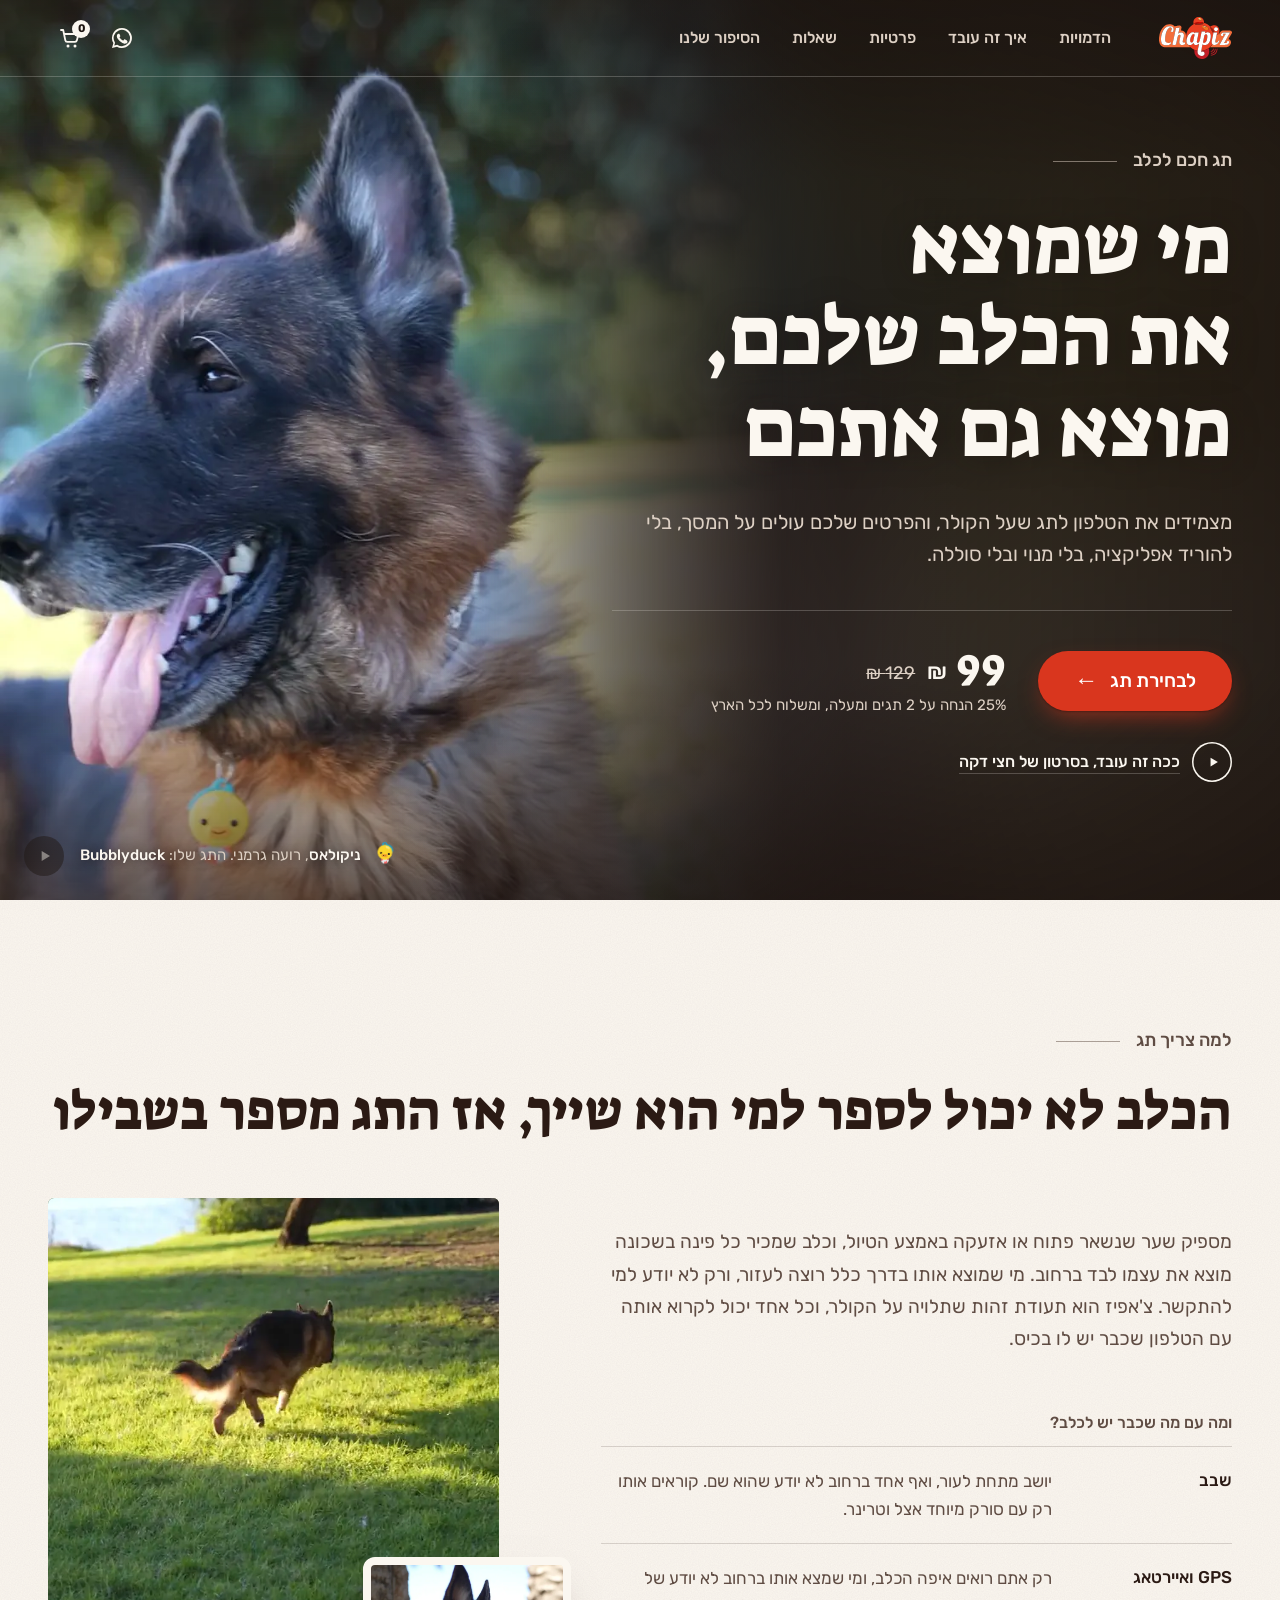
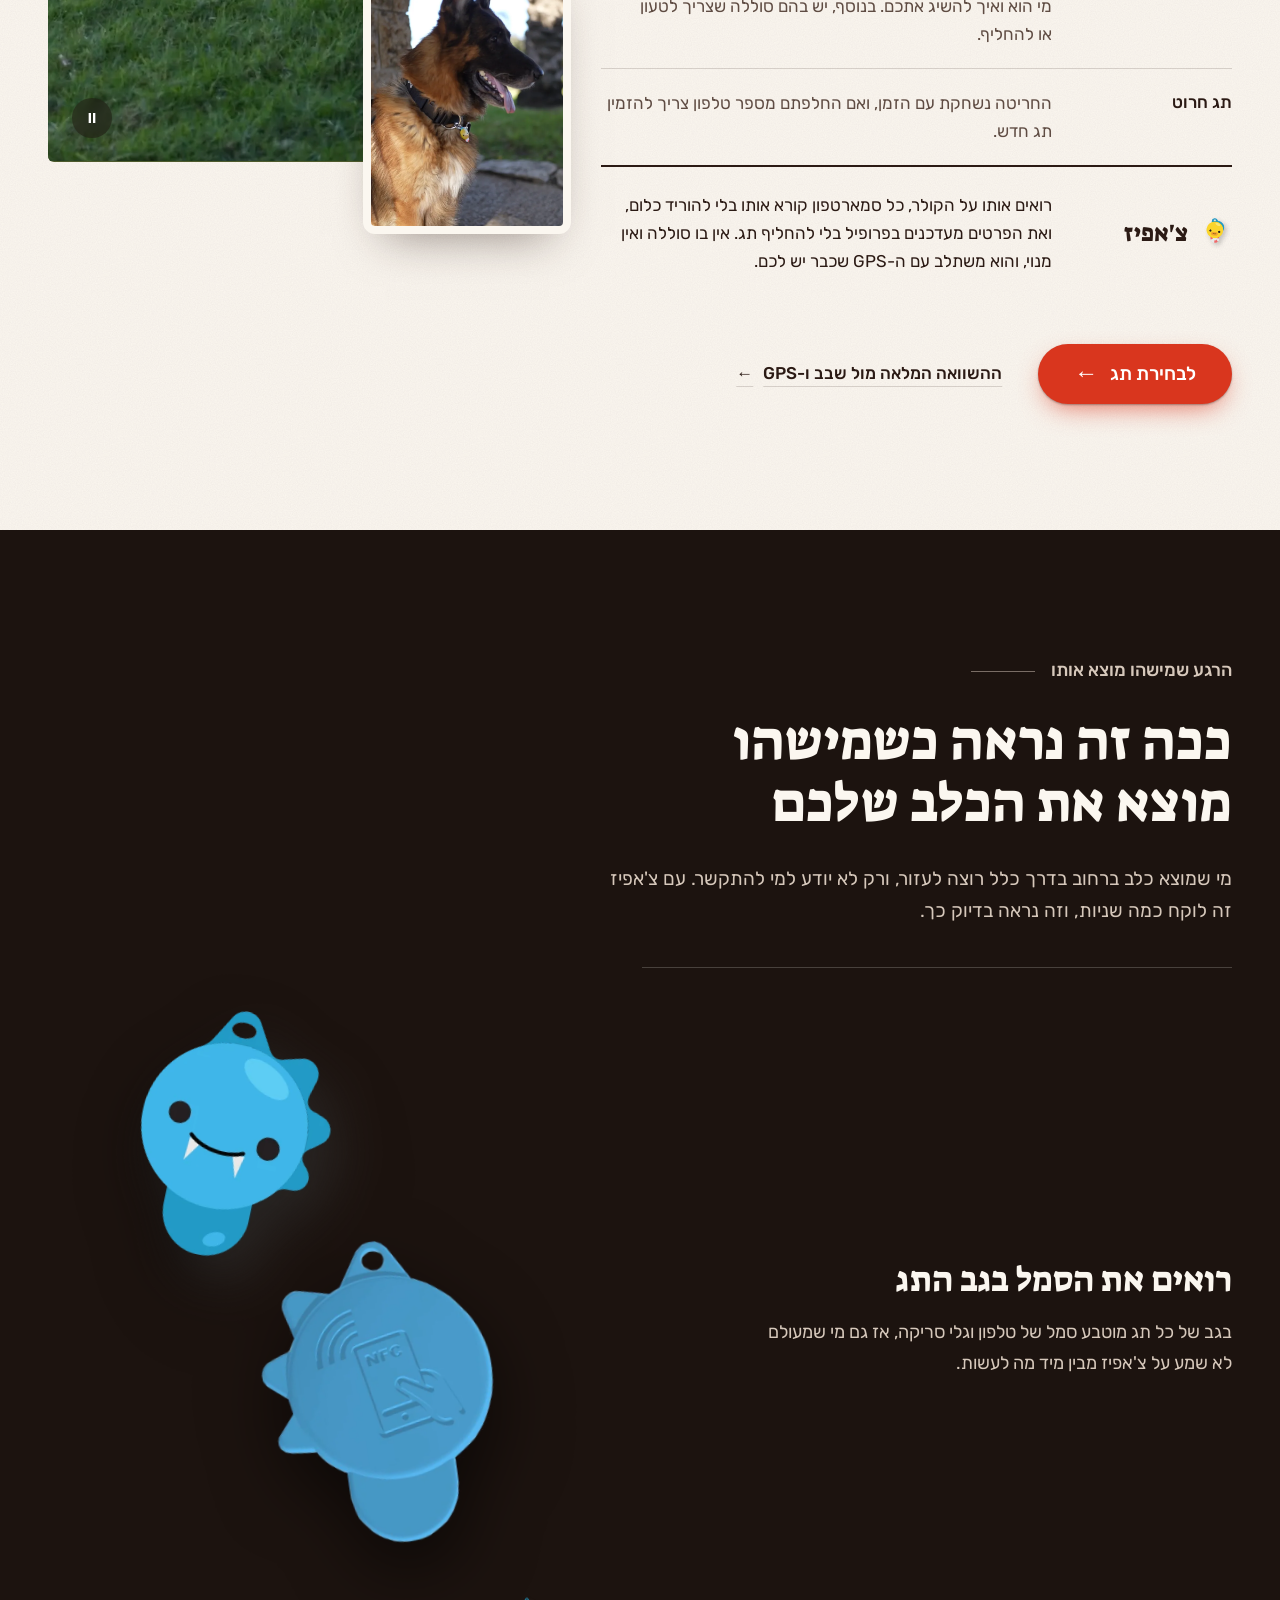
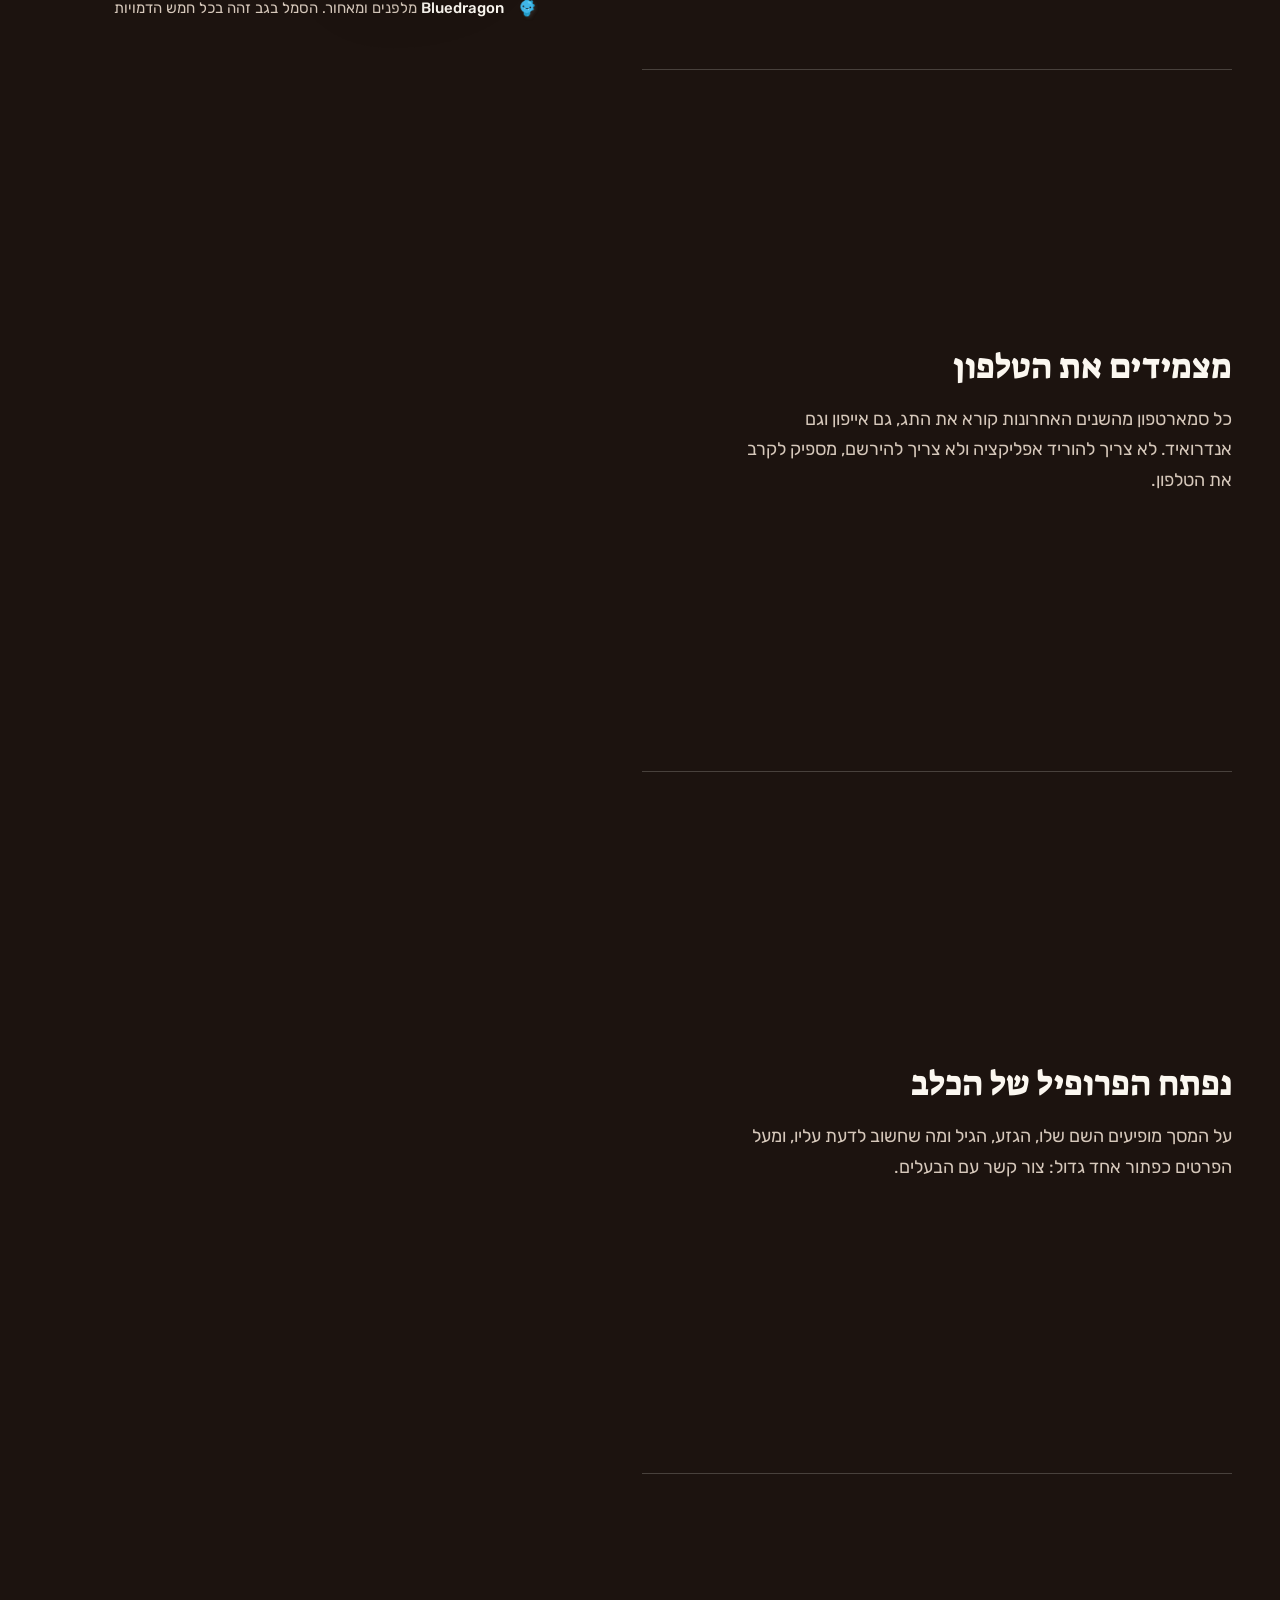
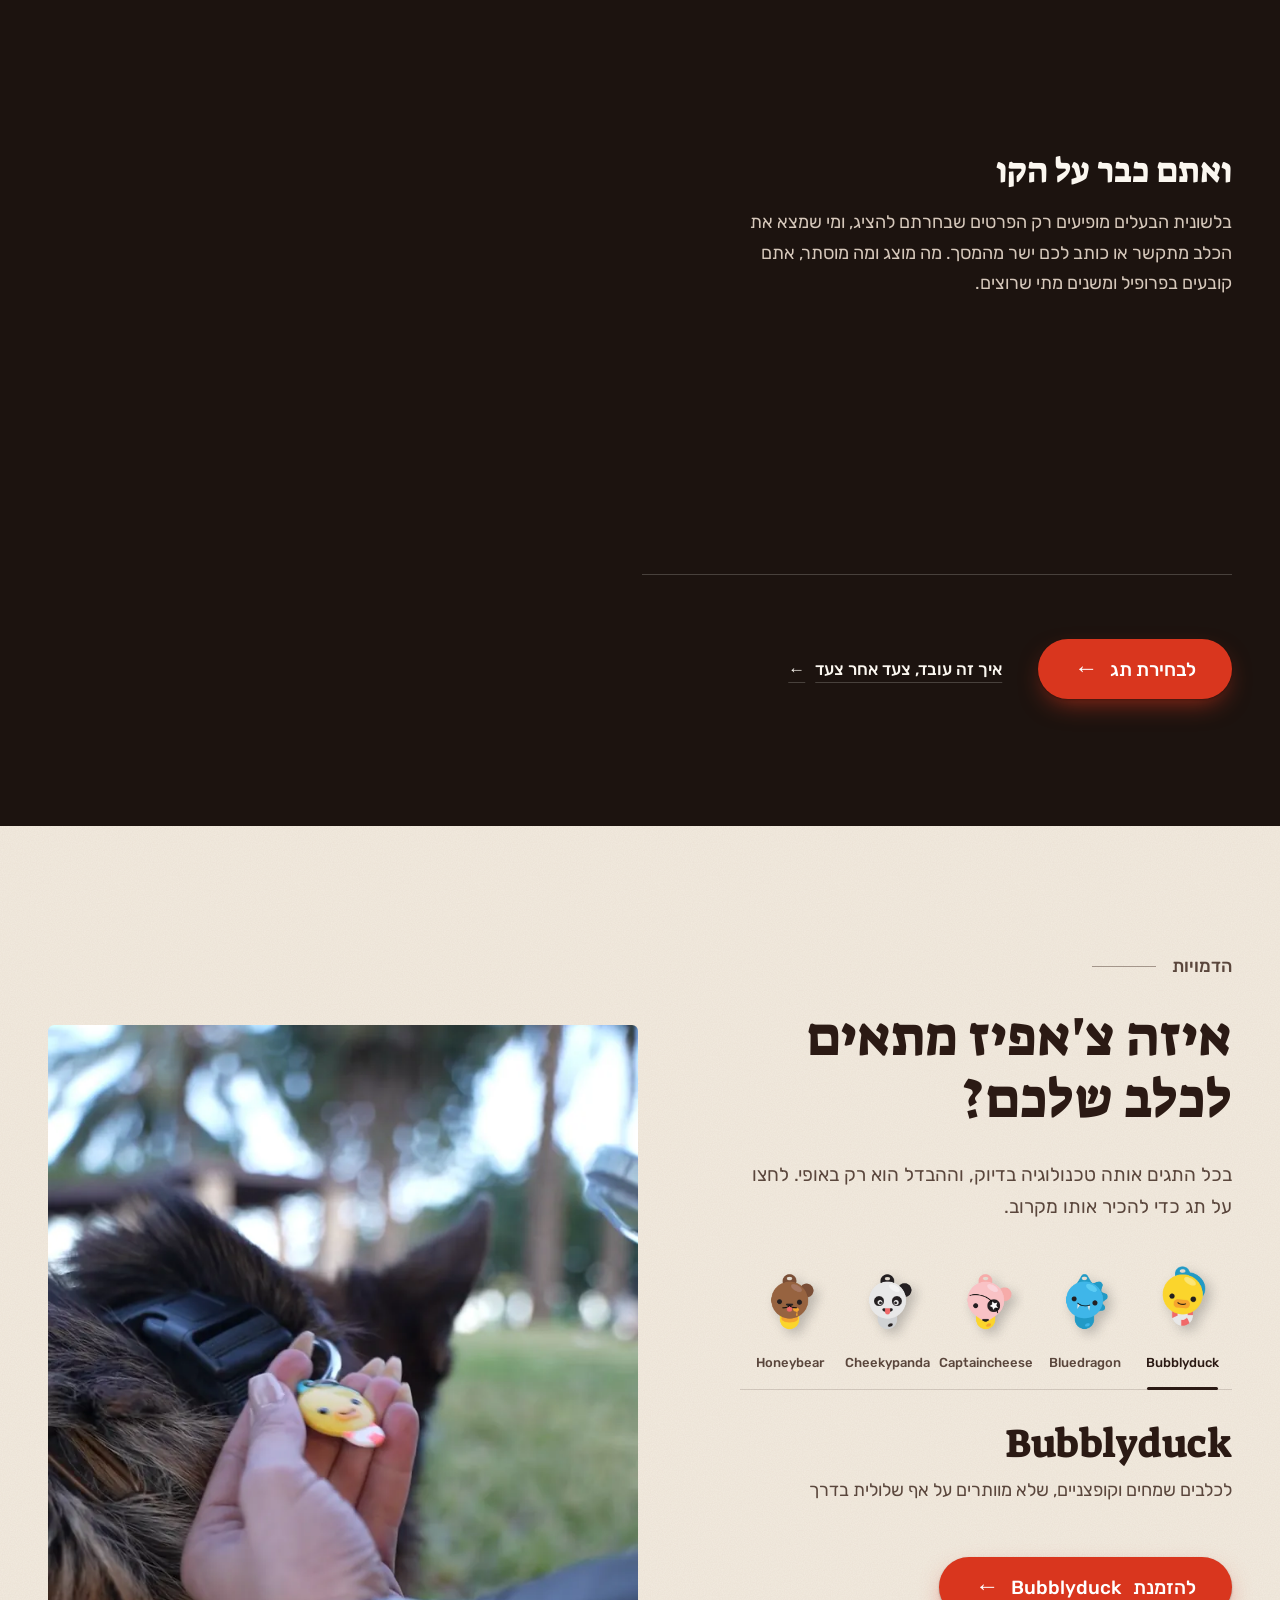
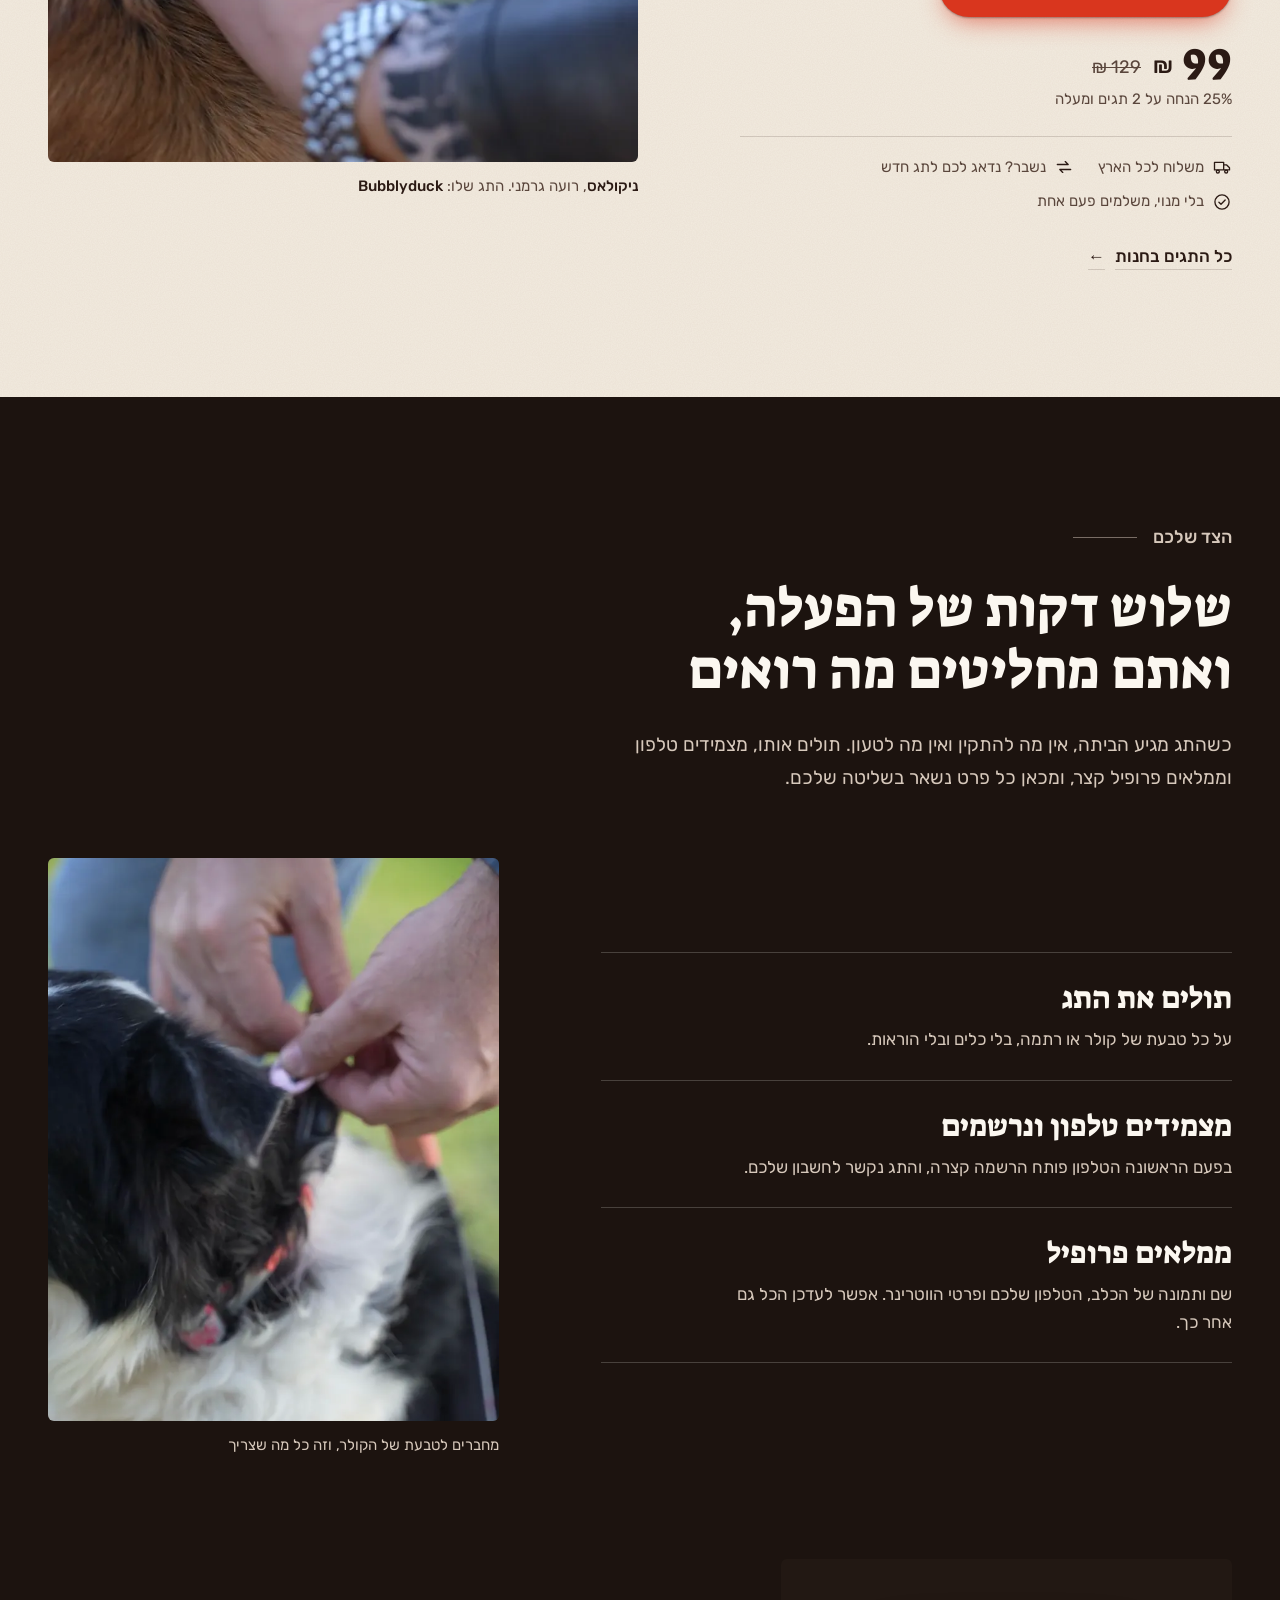
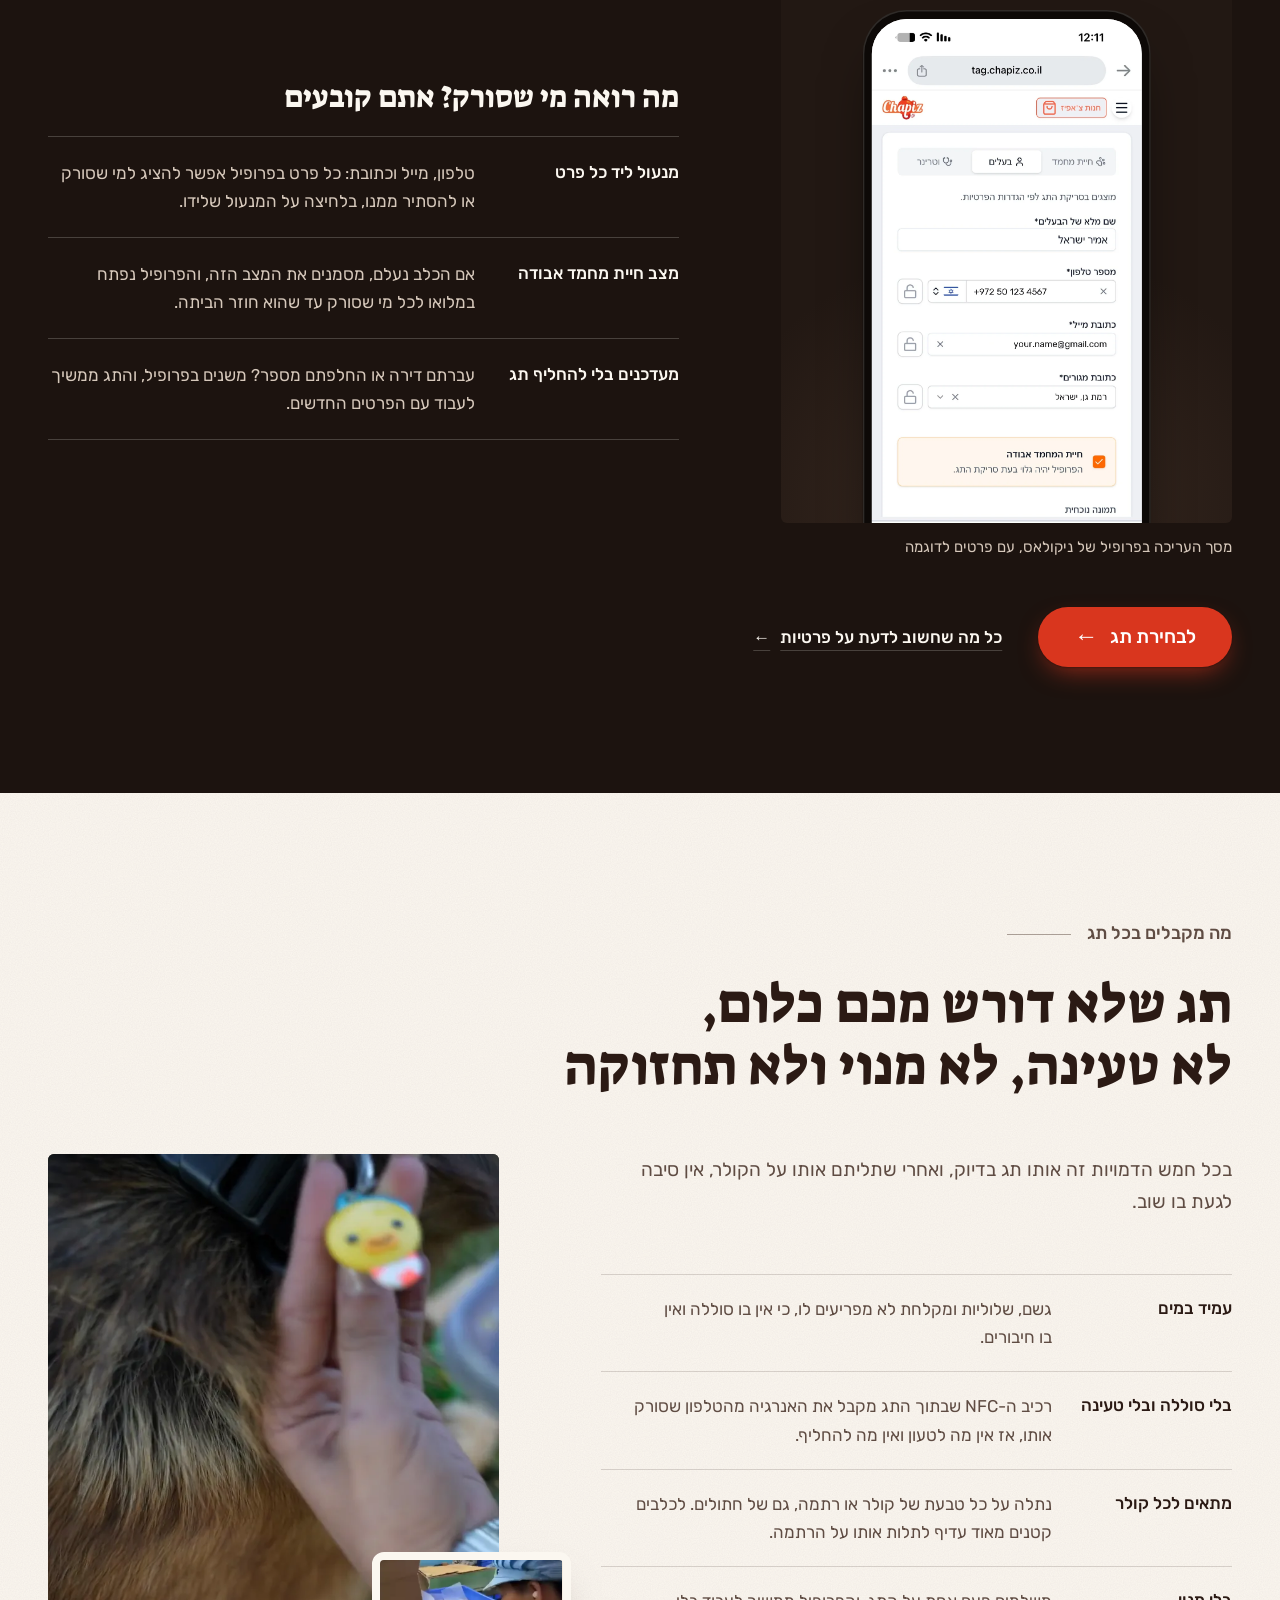
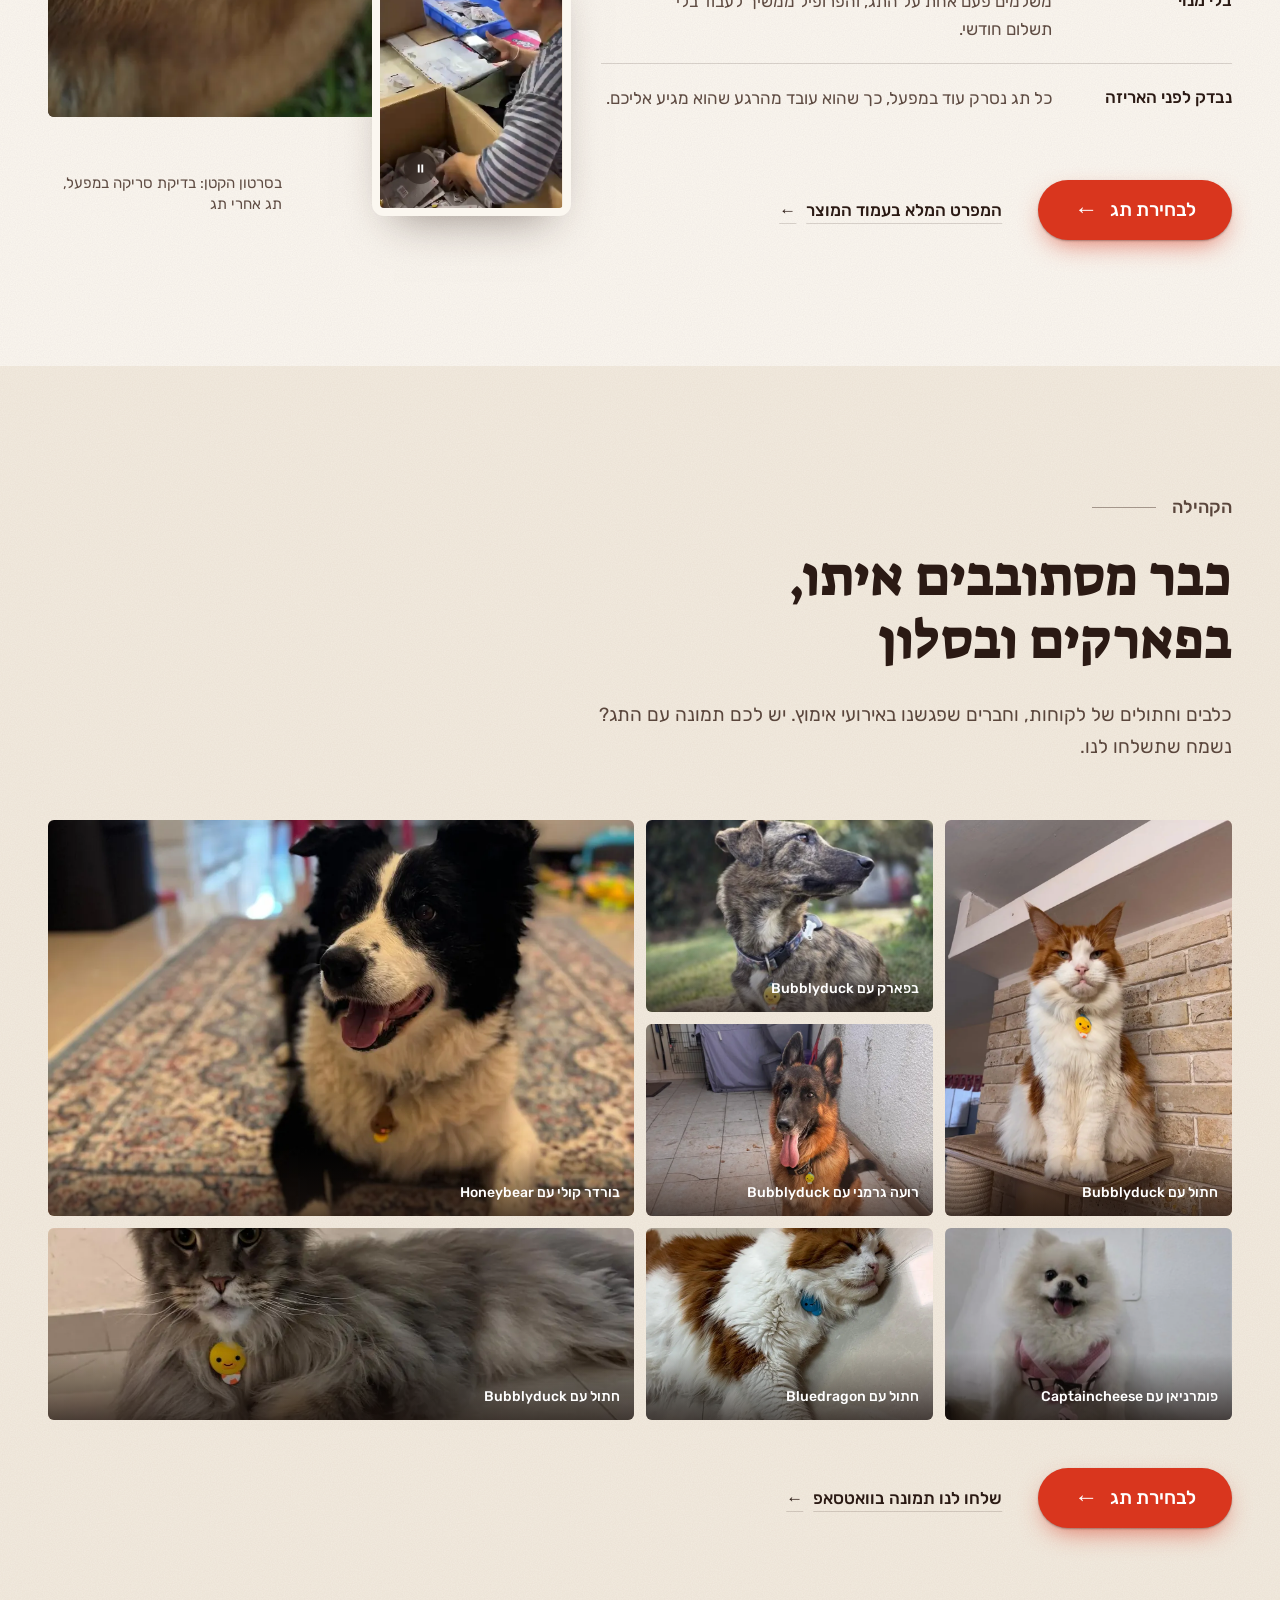
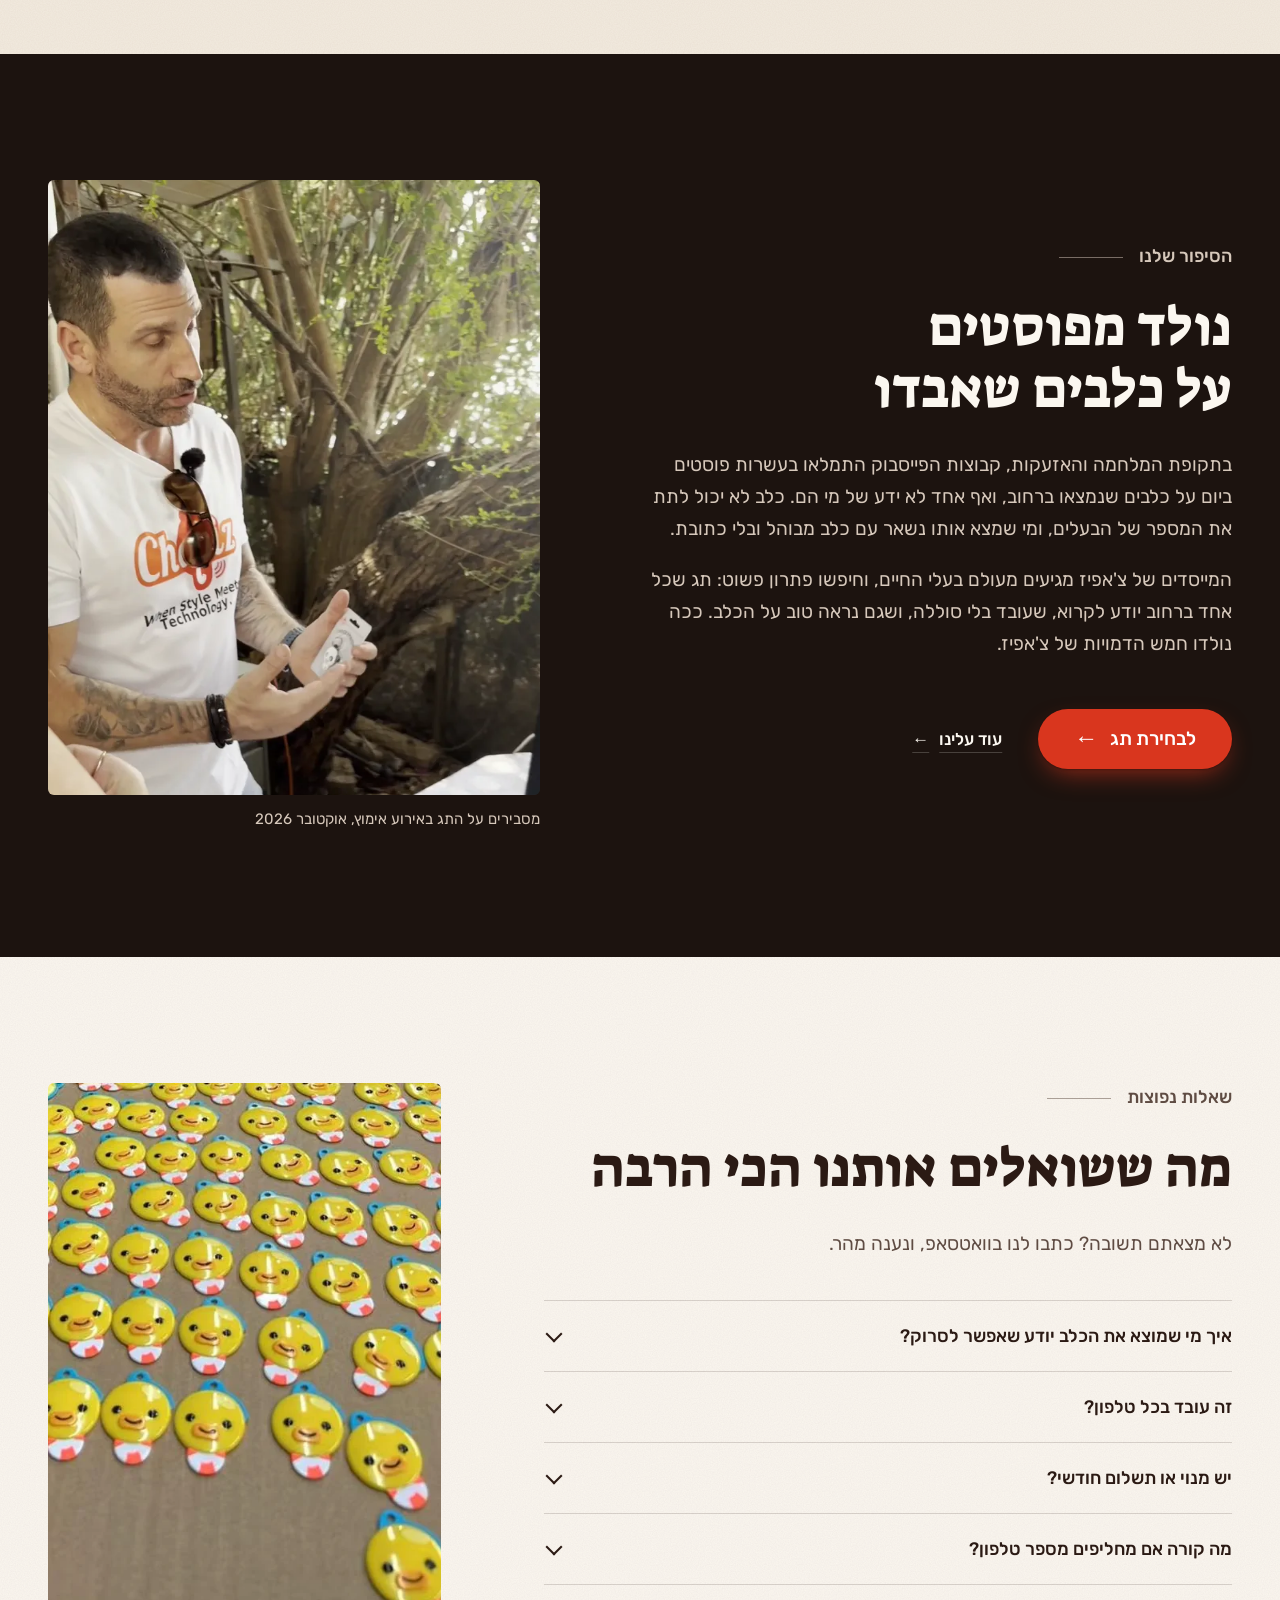
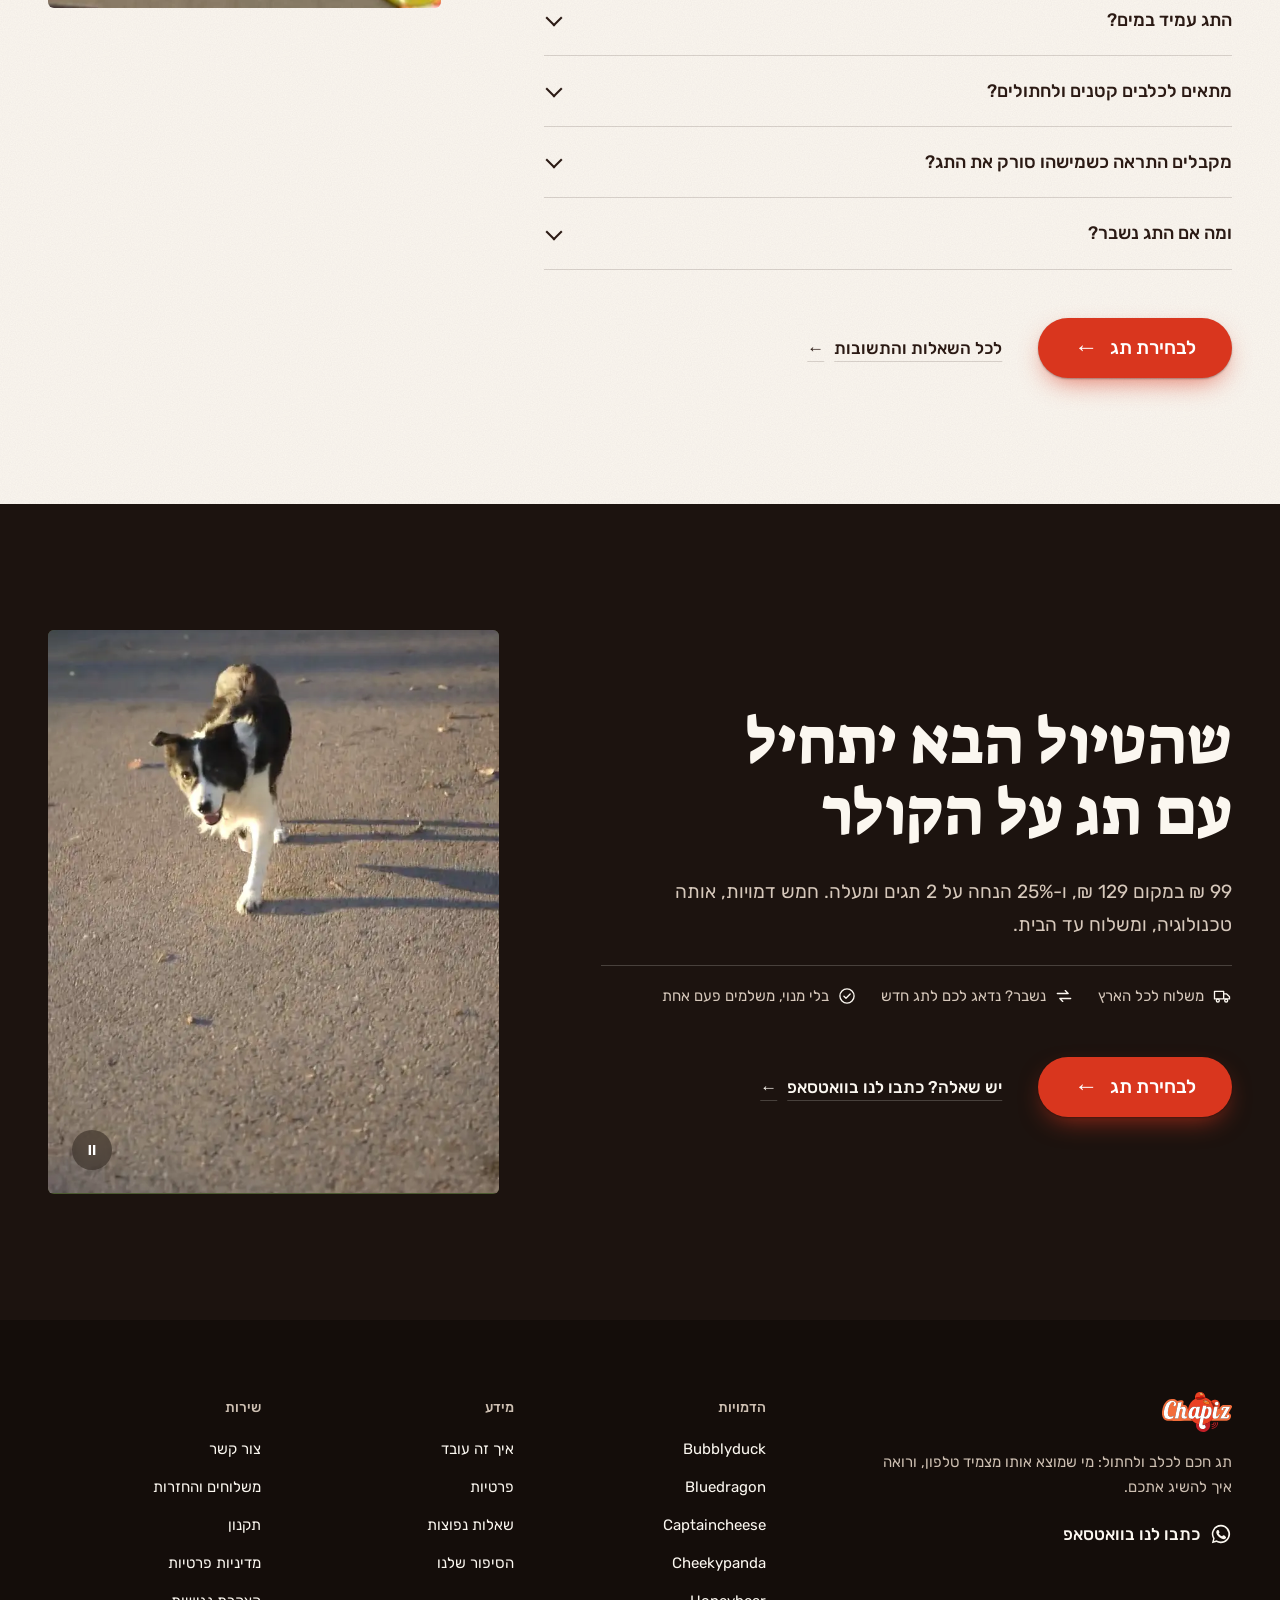
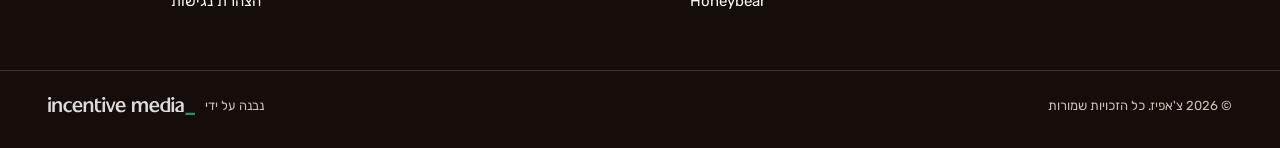
==== commit ea2dcb53: "Homepage v3: new design on real footage Replaces the v1 preview with the full v3 homepage (10 blocks" ====
--- a/index.html
+++ b/index.html
@@ -1,324 +1,851 @@
 <!doctype html>
-<html lang="he" dir="rtl">
+<html lang="he" dir="rtl" data-hero="cover">
 <head>
 <meta charset="utf-8">
 <meta name="viewport" content="width=device-width, initial-scale=1">
-<title>תג חכם לכלב | מי שמוצא את הכלב, מוצא אתכם | Chapiz</title>
-<meta name="description" content="תג חכם לכלב: מי שמוצא את הכלב מצמיד טלפון לתג ורואה מיד למי להתקשר. בלי אפליקציה, בלי סוללה ובלי מנוי. 5 דמויות לבחירה.">
-<meta name="robots" content="noindex,nofollow">
+<title>תג חכם לכלב | מי שמוצא את הכלב שלכם, מוצא גם אתכם | Chapiz</title>
+<meta name="description" content="תג חכם לכלב: מי שמוצא את הכלב מצמיד טלפון לתג ורואה מיד איך להשיג אתכם, בלי אפליקציה, בלי מנוי ובלי סוללה.">
+<meta name="robots" content="noindex, nofollow">
 <link rel="icon" href="assets/img/favicon.ico" sizes="any">
 <link rel="icon" href="assets/img/favicon-32.png" type="image/png" sizes="32x32">
 <link rel="apple-touch-icon" href="assets/img/apple-touch-icon.png">
-<meta name="theme-color" content="#EA4023">
+<meta name="theme-color" content="#FBF7F0">
+<link rel="preload" as="image" href="assets/img/hero-nicolas-poster.webp" fetchpriority="high">
 <link rel="preconnect" href="https://fonts.googleapis.com">
 <link rel="preconnect" href="https://fonts.gstatic.com" crossorigin>
-<link rel="stylesheet" href="assets/css/chapiz-tokens.css">
-<link rel="stylesheet" href="assets/css/home.css">
+<link rel="stylesheet" href="https://fonts.googleapis.com/css2?family=Rubik:wght@400;500;700&family=Suez+One&display=swap">
+<link rel="stylesheet" href="assets/css/v3.css">
+<script>
+  (function () {
+    var q = new URLSearchParams(location.search), r = document.documentElement;
+    if (q.has('shot')) r.classList.add('shot');
+    if (matchMedia('(prefers-reduced-motion: reduce)').matches) r.classList.add('no-motion');
+  })();
+</script>
 </head>
 <body>
 
 <svg width="0" height="0" style="position:absolute" aria-hidden="true">
-  <symbol id="i-cart" viewBox="0 0 24 24"><path d="M3 4h2.2l2.1 10.2a2 2 0 0 0 2 1.6h7.6a2 2 0 0 0 2-1.5L20.5 8H6.3" fill="none" stroke="currentColor" stroke-width="2" stroke-linecap="round" stroke-linejoin="round"/><circle cx="10" cy="20" r="1.6" fill="currentColor"/><circle cx="17" cy="20" r="1.6" fill="currentColor"/></symbol>
-  <symbol id="i-menu" viewBox="0 0 24 24"><path d="M4 7h16M4 12h16M4 17h11" fill="none" stroke="currentColor" stroke-width="2.4" stroke-linecap="round"/></symbol>
+  <symbol id="i-cart" viewBox="0 0 24 24"><path d="M3 4h2.2l2.1 10.2a2 2 0 0 0 2 1.6h7.6a2 2 0 0 0 2-1.5L20.5 8H6.3" fill="none" stroke="currentColor" stroke-width="1.8" stroke-linecap="round" stroke-linejoin="round"/><circle cx="10" cy="20" r="1.5" fill="currentColor"/><circle cx="17" cy="20" r="1.5" fill="currentColor"/></symbol>
+  <symbol id="i-menu" viewBox="0 0 24 24"><path d="M4 7h16M4 12h16M4 17h16" fill="none" stroke="currentColor" stroke-width="2" stroke-linecap="round"/></symbol>
   <symbol id="i-wa" viewBox="0 0 24 24"><path fill="currentColor" d="M12 2a10 10 0 0 0-8.6 15.1L2 22l5-1.3A10 10 0 1 0 12 2zm0 18.2c-1.6 0-3.1-.4-4.4-1.2l-.3-.2-3 .8.8-2.9-.2-.3A8.2 8.2 0 1 1 12 20.2zm4.5-6.1c-.2-.1-1.5-.7-1.7-.8-.2-.1-.4-.1-.6.1l-.8 1c-.1.2-.3.2-.5.1a6.7 6.7 0 0 1-3.3-2.9c-.2-.4.2-.4.7-1.3.1-.2 0-.3 0-.4l-.8-1.8c-.2-.5-.4-.4-.6-.4h-.5a1 1 0 0 0-.7.3 3 3 0 0 0-.9 2.2 5.2 5.2 0 0 0 1.1 2.8 11.8 11.8 0 0 0 4.5 4c1.7.7 2.3.8 3.2.6.5-.1 1.5-.6 1.7-1.2.2-.6.2-1.1.2-1.2-.1-.1-.3-.2-.5-.3z"/></symbol>
-  <symbol id="i-scan" viewBox="0 0 24 24"><rect x="7" y="3" width="10" height="18" rx="2.5" fill="none" stroke="currentColor" stroke-width="2"/><path d="M19.5 9a4.5 4.5 0 0 1 0 6M21.8 7a7.5 7.5 0 0 1 0 10" fill="none" stroke="currentColor" stroke-width="1.8" stroke-linecap="round"/></symbol>
-  <symbol id="i-lock" viewBox="0 0 24 24"><rect x="5" y="10.5" width="14" height="10" rx="2.5" fill="none" stroke="currentColor" stroke-width="2"/><path d="M8.5 10.5V7.8a3.5 3.5 0 0 1 7 0v2.7" fill="none" stroke="currentColor" stroke-width="2"/></symbol>
-  <symbol id="i-edit" viewBox="0 0 24 24"><path d="M4 20h4L19 9l-4-4L4 16v4zM13.5 6.5l4 4" fill="none" stroke="currentColor" stroke-width="2" stroke-linejoin="round"/></symbol>
-  <symbol id="i-alert" viewBox="0 0 24 24"><path d="M12 3a6 6 0 0 0-6 6v4l-2 3h16l-2-3V9a6 6 0 0 0-6-6zM10 19a2 2 0 0 0 4 0" fill="none" stroke="currentColor" stroke-width="2" stroke-linejoin="round"/></symbol>
+  <symbol id="i-play" viewBox="0 0 24 24"><path d="M7 4.5v15L19.5 12z" fill="currentColor"/></symbol>
+  <symbol id="i-truck" viewBox="0 0 24 24"><path d="M3 6.5h11v9H3zM14 9.5h3.6l3.4 3.4v2.6h-7" fill="none" stroke="currentColor" stroke-width="1.6" stroke-linejoin="round"/><circle cx="7" cy="17.5" r="1.8" fill="none" stroke="currentColor" stroke-width="1.6"/><circle cx="17" cy="17.5" r="1.8" fill="none" stroke="currentColor" stroke-width="1.6"/></symbol>
+  <symbol id="i-swap" viewBox="0 0 24 24"><path d="M4 9h13l-3.5-3.5M20 15H7l3.5 3.5" fill="none" stroke="currentColor" stroke-width="1.6" stroke-linecap="round" stroke-linejoin="round"/></symbol>
+  <symbol id="i-once" viewBox="0 0 24 24"><circle cx="12" cy="12" r="8.5" fill="none" stroke="currentColor" stroke-width="1.6"/><path d="M8.3 12.2l2.5 2.5 5-5.2" fill="none" stroke="currentColor" stroke-width="1.6" stroke-linecap="round" stroke-linejoin="round"/></symbol>
+  <symbol id="i-close" viewBox="0 0 24 24"><path d="M6 6l12 12M18 6L6 18" fill="none" stroke="currentColor" stroke-width="2" stroke-linecap="round"/></symbol>
+  <symbol id="i-pause" viewBox="0 0 24 24"><path d="M7 4.5h3.5v15H7zM13.5 4.5H17v15h-3.5z" fill="currentColor"/></symbol>
 </svg>
 
-<div class="announce">2 תגים ומעלה: <b>25% הנחה על כל ההזמנה</b> · משלוחים לכל הארץ</div>
-
-<header class="header">
-  <div class="wrap">
-    <button class="icon-btn burger" aria-label="פתיחת תפריט" type="button"><svg class="icon"><use href="#i-menu"/></svg></button>
-    <a class="logo" href="index.html" aria-label="Chapiz, לעמוד הבית"><img src="assets/img/chapiz-logo.svg" alt="Chapiz" title="Chapiz" width="88" height="50"></a>
+<header class="site-head">
+  <div class="wrap head-row">
+    <button class="icon-btn burger" type="button" aria-label="פתיחת תפריט" title="תפריט"><svg class="icon"><use href="#i-menu"/></svg></button>
+    <a class="logo" href="./" aria-label="Chapiz, לעמוד הבית" title="Chapiz, לעמוד הבית"><img src="assets/img/chapiz-logo.svg" alt="Chapiz" title="Chapiz" width="77" height="44"></a>
     <nav class="nav" aria-label="ניווט ראשי">
-      <a href="#models">הדמויות</a>
-      <a href="#how">איך זה עובד</a>
-      <a href="#privacy">פרטיות</a>
-      <a href="#faq">שאלות</a>
-      <a href="#story">הסיפור שלנו</a>
+      <a href="#models" title="הדמויות">הדמויות</a>
+      <a href="#how" title="איך זה עובד">איך זה עובד</a>
+      <a href="#privacy" title="פרטיות">פרטיות</a>
+      <a href="#faq" title="שאלות נפוצות">שאלות</a>
+      <a href="#story" title="הסיפור שלנו">הסיפור שלנו</a>
     </nav>
-    <div class="h-actions">
-      <a class="icon-btn wa" href="#" aria-label="כתבו לנו בוואטסאפ" title="וואטסאפ"><svg class="icon" style="color:#1C9E4F"><use href="#i-wa"/></svg></a>
-      <a class="icon-btn" href="#" aria-label="עגלת קניות, 0 פריטים" title="עגלה"><svg class="icon"><use href="#i-cart"/></svg><span class="count">0</span></a>
-      <a class="cz-btn cz-btn--primary" href="#models">לבחירת תג</a>
+    <div class="head-actions">
+      <a class="icon-btn wa" href="#" aria-label="כתבו לנו בוואטסאפ" title="כתבו לנו בוואטסאפ"><svg class="icon"><use href="#i-wa"/></svg></a>
+      <a class="icon-btn" href="#" aria-label="עגלת קניות, 0 פריטים" title="עגלת קניות"><svg class="icon"><use href="#i-cart"/></svg><span class="count">0</span></a>
     </div>
   </div>
 </header>
 
 <main>
-<!-- ================= HERO ================= -->
-<section class="hero">
-  <span class="bubble" style="width:260px;height:260px;background:var(--cz-dragon);top:-90px;right:-110px;opacity:.85"></span>
-  <span class="bubble" style="width:90px;height:90px;background:var(--cz-captain);bottom:60px;right:42%"></span>
-  <div class="wrap">
-    <div>
-      <span class="kicker">תג חכם לכלב</span>
-      <h1>מי שמוצא את הכלב שלכם, <span class="hl">מוצא גם אתכם.<svg viewBox="0 0 300 18" preserveAspectRatio="none" aria-hidden="true"><path d="M4 12 C70 2 150 2 296 9" fill="none" stroke="#F7D02A" stroke-width="7" stroke-linecap="round"/></svg></span></h1>
-      <p class="sub">מצמידים טלפון לתג שעל הקולר, ורואים מיד את הפרטים שלכם. בלי אפליקציה, בלי מנוי ובלי סוללה.</p>
-      <div class="ctas">
-        <a class="cz-btn cz-btn--primary" href="#models">לבחירת הדמות ←</a>
-        <a class="cz-btn cz-btn--secondary" href="#how">איך זה עובד?</a>
+<section class="hero" id="hero" aria-labelledby="hero-title">
+<div class="hero-in wrap">
+
+  <div class="hero-copy">
+    <div class="hero-top">
+      <p class="kicker">תג חכם לכלב</p>
+      <h1 class="hero-title" id="hero-title"><span>מי שמוצא</span> <span>את הכלב שלכם,</span> <span>מוצא גם אתכם</span></h1>
+      <p class="hero-sub">מצמידים את הטלפון לתג שעל הקולר, והפרטים שלכם עולים על המסך, בלי להוריד אפליקציה, בלי מנוי ובלי סוללה.</p>
+    </div>
+
+    <div class="hero-buy">
+      <a class="btn" href="#models" title="לבחירת תג">לבחירת תג <span class="arr" aria-hidden="true">←</span></a>
+      <p class="price">
+        <span class="price-row">
+          <span class="now">99 <span class="cur">₪</span></span>
+          <s><span class="sr-only">במקום </span>129 ₪</s>
+        </span>
+        <span class="deal">25% הנחה על 2 תגים ומעלה, ומשלוח לכל הארץ</span>
+      </p>
+      <a class="how" href="#how" title="ככה זה עובד, בסרטון של חצי דקה">
+        <span class="disc" aria-hidden="true"><svg><use href="#i-play"/></svg></span>
+        <span class="t">ככה זה עובד, בסרטון של חצי דקה</span>
+      </a>
+    </div>
+  </div>
+
+  <figure class="hero-film">
+    <div class="film">
+      <video id="film" muted loop playsinline preload="none" width="720" height="1280"
+        poster="assets/img/hero-nicolas-poster.webp"
+        data-src="assets/video/hero-nicolas.mp4"
+        data-src-wide="assets/video/hero-nicolas-wide.mp4" data-poster-wide="assets/img/hero-nicolas-wide-poster.webp"
+        aria-label="ניקולאס, רועה גרמני, שוכב על הדשא בפארק ומתנשף, ועל הקולר שלו תג צ'אפיז צהוב"></video>
+      <button class="film-toggle" id="film-toggle" type="button" aria-pressed="false" aria-label="עצירת הסרטון" title="עצירת הסרטון">
+        <svg class="i-pause" aria-hidden="true"><use href="#i-pause"/></svg>
+        <svg class="i-play" aria-hidden="true"><use href="#i-play"/></svg>
+      </button>
+    </div>
+    <figcaption>
+      <img src="assets/img/char-bubblyduck.webp" alt="תג Bubblyduck" title="Bubblyduck" width="505" height="505" loading="lazy">
+      <span><b>ניקולאס</b>, רועה גרמני. התג שלו: <bdi>Bubblyduck</bdi></span>
+    </figcaption>
+  </figure>
+
+</div>
+</section>
+
+<!-- ============ 2. Why a tag (paper) ============
+     ACF (home > why): kicker · title · lede · run_mp4, run_poster · still_image
+     caption: dog_name, dog_desc, tag (product) · compare_title
+     compare_rows (repeater: label, text, is_us) · cta (link) · more_link (page) -->
+<section class="blk why" id="why" aria-labelledby="why-title">
+<div class="wrap why-grid">
+
+  <header class="why-head">
+    <p class="kicker">למה צריך תג</p>
+    <h2 class="h2" id="why-title"><span class="nw">הכלב לא יכול לספר</span> <span class="nw">למי הוא שייך,</span> <span class="nw">אז התג מספר בשבילו</span></h2>
+  </header>
+
+  <figure class="why-media">
+    <div class="ph why-run">
+      <video class="lazy-film" muted loop playsinline preload="none" width="720" height="1280"
+        poster="assets/img/why-run-poster.webp" data-src="assets/video/why-run.mp4"
+        aria-label="ניקולאס רץ על הדשא בפארק באור שקיעה"></video>
+      <button class="film-toggle" type="button" aria-pressed="false" aria-label="עצירת הסרטון" title="עצירת הסרטון">
+        <svg class="i-pause" aria-hidden="true"><use href="#i-pause"/></svg>
+        <svg class="i-play" aria-hidden="true"><use href="#i-play"/></svg>
+      </button>
+    </div>
+    <div class="ph why-still">
+      <img src="assets/img/why-nicolas-profile.webp" alt="ניקולאס, רועה גרמני, יושב בפארק בפרופיל, ותג צ'אפיז צהוב תלוי על הקולר שלו" title="ניקולאס בפארק" width="720" height="1280" loading="lazy">
+    </div>
+  </figure>
+
+  <div class="why-body">
+    <p class="lede">מספיק שער שנשאר פתוח או אזעקה באמצע הטיול, וכלב שמכיר כל פינה בשכונה מוצא את עצמו לבד ברחוב. מי שמוצא אותו בדרך כלל רוצה לעזור, ורק לא יודע למי להתקשר. צ'אפיז הוא תעודת זהות שתלויה על הקולר, וכל אחד יכול לקרוא אותה עם הטלפון שכבר יש לו בכיס.</p>
+
+    <div class="compare">
+      <h3 class="compare-t">ומה עם מה שכבר יש לכלב?</h3>
+      <dl>
+        <div class="row">
+          <dt>שבב</dt>
+          <dd>יושב מתחת לעור, ואף אחד ברחוב לא יודע שהוא שם. קוראים אותו רק עם סורק מיוחד אצל וטרינר.</dd>
+        </div>
+        <div class="row">
+          <dt>GPS ואיירטאג</dt>
+          <dd>רק אתם רואים איפה הכלב, ומי שמצא אותו ברחוב לא יודע של מי הוא ואיך להשיג אתכם. בנוסף, יש בהם סוללה שצריך לטעון או להחליף.</dd>
+        </div>
+        <div class="row">
+          <dt>תג חרוט</dt>
+          <dd>החריטה נשחקת עם הזמן, ואם החלפתם מספר טלפון צריך להזמין תג חדש.</dd>
+        </div>
+        <div class="row is-us">
+          <dt><img src="assets/img/char-bubblyduck.webp" alt="" width="505" height="505" loading="lazy">צ'אפיז</dt>
+          <dd>רואים אותו על הקולר, כל סמארטפון קורא אותו בלי להוריד כלום, ואת הפרטים מעדכנים בפרופיל בלי להחליף תג. אין בו סוללה ואין מנוי, והוא משתלב עם ה-GPS שכבר יש לכם.</dd>
+        </div>
+      </dl>
+    </div>
+
+    <div class="blk-cta">
+      <a class="btn" href="#models" title="לבחירת תג">לבחירת תג <span class="arr" aria-hidden="true">←</span></a>
+      <a class="more" href="#" data-page="/למה-צאפיז/" title="ההשוואה המלאה: צ'אפיז מול שבב, תג חרוט ו-GPS">ההשוואה המלאה מול שבב ו-GPS <span class="arr" aria-hidden="true">←</span></a>
+    </div>
+  </div>
+
+</div>
+</section>
+
+<!-- ============ 3. The moment (night) ============
+     ACF (home > moment): kicker · title · lede
+     steps (repeater, 4): title · text · media_type (video|image|screen)
+     media_mp4, media_poster, media_image · caption -->
+<section class="blk blk--night moment" id="how" aria-labelledby="moment-title">
+<div class="wrap">
+
+  <header class="moment-head">
+    <p class="kicker">הרגע שמישהו מוצא אותו</p>
+    <h2 class="h2" id="moment-title">ככה זה נראה כשמישהו מוצא את הכלב שלכם</h2>
+    <p class="lede">מי שמוצא כלב ברחוב בדרך כלל רוצה לעזור, ורק לא יודע למי להתקשר. עם צ'אפיז זה לוקח כמה שניות, וזה נראה בדיוק כך.</p>
+  </header>
+
+  <div class="steps" id="steps">
+
+    <div class="step" data-step="0">
+      <figure class="step-media is-on">
+        <div class="frame frame--screen frame--tag">
+          <img class="tag-front" src="assets/img/char-bluedragon.webp" alt="תג Bluedragon מלפנים" title="Bluedragon מלפנים" width="505" height="505" loading="lazy" draggable="false">
+          <img class="tag-back" src="assets/img/tag-back-cut.webp" alt="הגב של אותו תג: סמל של יד מחזיקה טלפון, גלי סריקה והכיתוב NFC" title="גב התג" width="544" height="715" loading="lazy" draggable="false">
+        </div>
+        <figcaption class="cap"><img src="assets/img/char-bluedragon.webp" alt="" width="505" height="505" loading="lazy"><span><bdi>Bluedragon</bdi> מלפנים ומאחור. הסמל בגב זהה בכל חמש הדמויות</span></figcaption>
+      </figure>
+      <div class="step-text">
+        <h3>רואים את הסמל בגב התג</h3>
+        <p>בגב של כל תג מוטבע סמל של טלפון וגלי סריקה, אז גם מי שמעולם לא שמע על צ'אפיז מבין מיד מה לעשות.</p>
       </div>
-      <div class="price-note"><b>99 ₪</b><s>129 ₪</s><span class="pill">25% הנחה על 2 ומעלה</span></div>
-    </div>
-    <div class="hero-art">
-      <div class="blob"></div>
-      <div class="main"><img src="assets/img/dog-brindle-duck.webp" alt="כלב מעורב בצבע ברינדל שוכב על הדשא עם תג Bubblyduck צהוב על הקולר" title="כלב עם תג Bubblyduck" width="686" height="817" fetchpriority="high"></div>
-      <div class="mini"><img src="assets/img/dog-pomeranian-captain.webp" alt="כלב פומרניאן לבן עם רתמה ורודה ותג Captaincheese" title="פומרניאן עם תג Captaincheese" width="703" height="844"></div>
-      <img class="float f1" src="assets/img/char-bluedragon.webp" alt="" width="512" height="512">
-      <img class="float f2" src="assets/img/char-cheekypanda.webp" alt="" width="512" height="512">
-      <img class="float f3" src="assets/img/char-honeybear.webp" alt="" width="512" height="512">
-      <div class="scan-chip"><span class="dot"><svg class="icon"><use href="#i-scan"/></svg></span>מצמידים טלפון<br>ורואים פרטים</div>
-    </div>
-  </div>
-</section>
-
-<div class="trust-wrap"><div class="trust" aria-label="יתרונות">
-  <div class="track">
-    <span>עמיד במים</span><span>בלי סוללה</span><span>בלי מנוי</span><span>מתאים לכל קולר</span><span>הפעלה ב-3 דקות</span><span>מעדכנים פרטים בכל רגע</span>
-    <span aria-hidden="true">עמיד במים</span><span aria-hidden="true">בלי סוללה</span><span aria-hidden="true">בלי מנוי</span><span aria-hidden="true">מתאים לכל קולר</span><span aria-hidden="true">הפעלה ב-3 דקות</span><span aria-hidden="true">מעדכנים פרטים בכל רגע</span>
-  </div>
-</div></div>
-
-<!-- ================= WHY ================= -->
-<section class="why" id="why">
-  <div class="wrap">
-    <div class="why-head">
-      <div>
-        <span class="kicker">למה תעודת זהות?</span>
-        <h2>הכלב לא יכול להגיד למי הוא שייך. התג כן.</h2>
+    </div>
+
+    <div class="step" data-step="1">
+      <figure class="step-media">
+        <div class="frame">
+          <video class="lazy-film" muted loop playsinline preload="none" width="720" height="1280"
+            poster="assets/img/moment-scan-poster.webp" data-src="assets/video/moment-scan.mp4"
+            aria-label="יד מחזיקה את התג שעל הקולר של בורדר קולי, יד שנייה מצמידה אליו טלפון, והפרופיל נפתח על המסך"></video>
+          <button class="film-toggle" type="button" aria-pressed="false" aria-label="עצירת הסרטון" title="עצירת הסרטון">
+            <svg class="i-pause" aria-hidden="true"><use href="#i-pause"/></svg>
+            <svg class="i-play" aria-hidden="true"><use href="#i-play"/></svg>
+          </button>
+        </div>
+        <figcaption class="cap"><span><b>סריקה אמיתית, במהירות רגילה.</b> הטלפון נוגע בתג שעל הקולר, והפרופיל נפתח על המסך</span></figcaption>
+      </figure>
+      <div class="step-text">
+        <h3>מצמידים את הטלפון</h3>
+        <p>כל סמארטפון מהשנים האחרונות קורא את התג, גם אייפון וגם אנדרואיד. לא צריך להוריד אפליקציה ולא צריך להירשם, מספיק לקרב את הטלפון.</p>
       </div>
-      <p class="why-quote">כמו שלכל אחד מאיתנו יש תעודת זהות, גם לכלב מגיעה אחת. כזאת שכל אחד ברחוב יודע לקרוא.</p>
-    </div>
-    <div class="bento">
-      <div class="cmp us">
-        <div>
-          <h3>צ'אפיז</h3>
-          <ul>
-            <li>רואים אותו על הקולר, אז יודעים שיש מה לסרוק</li>
-            <li>כל סמארטפון קורא אותו, בלי להוריד כלום</li>
-            <li>החלפתם מספר? מעדכנים בפרופיל, התג נשאר אותו תג</li>
-            <li>בלי סוללה ובלי מנוי. קונים פעם אחת</li>
-            <li>משתלב עם GPS או איירטאג שכבר יש לכם</li>
-          </ul>
-          <a class="cz-btn" href="#models">לבחירת תג ←</a>
+    </div>
+
+    <div class="step" data-step="2">
+      <figure class="step-media">
+        <div class="frame">
+          <img src="assets/img/moment-found.webp" alt="טלפון ביד, ועל המסך הפרופיל של ניקולאס עם הכפתור הירוק 'צור קשר עם הבעלים'" title="הפרופיל של ניקולאס" width="720" height="1280" loading="lazy" draggable="false">
         </div>
-        <div class="chars" aria-hidden="true"><img src="assets/img/char-bubblyduck.webp" alt=""><img src="assets/img/char-captaincheese.webp" alt=""><img src="assets/img/char-honeybear.webp" alt=""></div>
+        <figcaption class="cap"><img src="assets/img/char-bubblyduck.webp" alt="" width="505" height="505" loading="lazy"><span>מה שרואה מי שמצא את <b>ניקולאס</b>, שנייה אחרי שהצמיד טלפון</span></figcaption>
+      </figure>
+      <div class="step-text">
+        <h3>נפתח הפרופיל של הכלב</h3>
+        <p>על המסך מופיעים השם שלו, הגזע, הגיל ומה שחשוב לדעת עליו, ומעל הפרטים כפתור אחד גדול: צור קשר עם הבעלים.</p>
       </div>
-      <div class="cmp"><span class="x" aria-hidden="true">✕</span><h3>שבב</h3><p>נמצא מתחת לעור, ואף אחד ברחוב לא יודע שהוא שם. קוראים אותו רק עם סורק מיוחד אצל וטרינר.</p></div>
-      <div class="cmp"><span class="x" aria-hidden="true">✕</span><h3>תג חרוט</h3><p>החריטה נשחקת עם הזמן. החלפתם מספר טלפון? צריך להזמין תג חדש.</p></div>
-      <div class="cmp"><span class="x" aria-hidden="true">✕</span><h3>GPS ואיירטאג</h3><p>מראים לכם איפה הכלב, אבל רק לכם. מי שמוצא אותו כשאתם בעבודה לא יודע למי להתקשר. בנוסף, צריך לטעון או להחליף סוללה, וה-GPS עלול להשתבש.</p></div>
-    </div>
-  </div>
-</section>
-
-<svg class="wave" viewBox="0 0 1440 60" preserveAspectRatio="none" aria-hidden="true" style="background:var(--cz-paper)"><path d="M0,30 C240,66 480,-6 720,30 C960,66 1200,-6 1440,30 L1440,60 L0,60 Z" fill="#E3F4FC"/></svg>
-
-<!-- ================= HOW ================= -->
-<section class="how" id="how">
-  <span class="bubble" style="width:180px;height:180px;background:var(--cz-duck);bottom:-60px;right:-40px"></span>
-  <div class="wrap">
-    <div>
-      <span class="kicker">איך זה עובד</span>
-      <h2>3 דקות, והכלב יודע לספר למי הוא שייך</h2>
-      <p class="lead">בלי חיבור, בלי טעינה ובלי הוראות מסובכות. ומי שמוצא את הכלב לא צריך להוריד שום אפליקציה.</p>
-      <ol class="steps">
-        <li class="step"><div class="num" style="--c:var(--cz-duck)"><img src="assets/img/char-bubblyduck.webp" alt=""></div><div><h3>תולים את התג</h3><p>על כל טבעת של קולר או רתמה. בלי סוללה ובלי טעינה.</p></div></li>
-        <li class="step"><div class="num" style="--c:var(--cz-dragon)">2</div><div><h3>ממלאים פרופיל</h3><p>מצמידים את הטלפון לתג, נרשמים וממלאים את פרטי הכלב, שלכם ושל הווטרינר.</p></div></li>
-        <li class="step"><div class="num" style="--c:var(--cz-captain)">3</div><div><h3>מי שמוצא, מצמיד טלפון</h3><p>רואה את סמל הסריקה בגב התג, מצמיד את הטלפון ומתקשר אליכם.</p></div></li>
-      </ol>
-    </div>
-    <div class="phone">
-      <span class="label">ככה זה נראה ▶</span>
-      <video controls preload="none" playsinline poster="assets/img/how-it-works-poster.jpg" aria-label="סרטון: איך מפעילים את תג צ'אפיז">
-        <source src="assets/video/how-it-works.mp4" type="video/mp4">
-      </video>
-      <img class="tagback" src="assets/img/tag-back.webp" alt="גב התג עם סמל הסריקה, זהה בכל הדגמים" title="גב התג: סמל סריקה" width="823" height="851" loading="lazy">
-    </div>
-  </div>
-</section>
-
-<svg class="wave wave-top" viewBox="0 0 1440 60" preserveAspectRatio="none" aria-hidden="true" style="background:var(--cz-paper)"><path d="M0,30 C240,66 480,-6 720,30 C960,66 1200,-6 1440,30 L1440,60 L0,60 Z" fill="#E3F4FC"/></svg>
-
-<!-- ================= MODELS ================= -->
-<section class="models" id="models">
-  <div class="wrap">
-    <div class="models-head">
-      <div>
-        <span class="kicker">הדמויות</span>
-        <h2>איזה צ'אפיז מתאים לכלב שלכם?</h2>
-        <p class="lead">אותה טכנולוגיה בדיוק, חמישה אופיים שונים. בחרו את מי שהכי מזכיר לכם את הכלב.</p>
+    </div>
+
+    <div class="step" data-step="3">
+      <figure class="step-media">
+        <div class="frame frame--screen">
+          <div class="phone"><div class="screen">
+            <img src="assets/img/screen-owner.webp" alt="מסך הבעלים בפרופיל של ניקולאס: שם, טלפון, אימייל ועיר, עם פרטים לדוגמה" title="לשונית הבעלים" width="945" height="1560" loading="lazy" draggable="false">
+          </div></div>
+        </div>
+        <figcaption class="cap"><span>מסך אמיתי מהפרופיל של ניקולאס. את פרטי הקשר החלפנו בפרטים לדוגמה</span></figcaption>
+      </figure>
+      <div class="step-text">
+        <h3>ואתם כבר על הקו</h3>
+        <p>בלשונית הבעלים מופיעים רק הפרטים שבחרתם להציג, ומי שמצא את הכלב מתקשר או כותב לכם ישר מהמסך. מה מוצג ומה מוסתר, אתם קובעים בפרופיל ומשנים מתי שרוצים.</p>
       </div>
-      <div class="deal">קונים 2 ומעלה? <b>25% הנחה</b> על כל ההזמנה</div>
-    </div>
-    <div class="pgrid">
-      <a class="pcard big" href="#" style="--tint:var(--cz-sky-tint)">
-        <span class="badge">הכי אהוב</span>
-        <span class="add" aria-hidden="true">+</span>
-        <div class="art"><img src="assets/img/char-bluedragon.webp" alt="תג Bluedragon, דרקון כחול" title="Bluedragon" width="512" height="512" loading="lazy"></div>
-        <div class="info"><div><div class="name">Bluedragon</div><div class="persona">לכלבים עם אופי של מלך. אמיץ, סקרן, תמיד ראשון בפארק.</div></div><div class="price"><b>99 ₪</b><s>129 ₪</s></div></div>
-      </a>
-      <a class="pcard" href="#" style="--tint:var(--cz-sun-tint)">
-        <span class="add" aria-hidden="true">+</span>
-        <div class="art"><img src="assets/img/char-bubblyduck.webp" alt="תג Bubblyduck, ברווז צהוב" title="Bubblyduck" width="512" height="512" loading="lazy"></div>
-        <div class="info"><div><div class="name">Bubblyduck</div><div class="persona">שמח, קופצני ואוהב מים</div></div><div class="price"><b>99 ₪</b><s>129 ₪</s></div></div>
-      </a>
-      <a class="pcard" href="#" style="--tint:var(--cz-pink-tint)">
-        <span class="add" aria-hidden="true">+</span>
-        <div class="art"><img src="assets/img/char-captaincheese.webp" alt="תג Captaincheese, דמות ורודה עם רטייה" title="Captaincheese" width="512" height="512" loading="lazy"></div>
-        <div class="info"><div><div class="name">Captaincheese</div><div class="persona">הרפתקן עם רטייה וכוכב</div></div><div class="price"><b>99 ₪</b><s>129 ₪</s></div></div>
-      </a>
-      <a class="pcard" href="#" style="--tint:#EFEFEF">
-        <span class="add" aria-hidden="true">+</span>
-        <div class="art"><img src="assets/img/char-cheekypanda.webp" alt="תג Cheekypanda, פנדה עם לשון בחוץ" title="Cheekypanda" width="512" height="512" loading="lazy"></div>
-        <div class="info"><div><div class="name">Cheekypanda</div><div class="persona">חצוף, מצחיק, לא שוכח ללקק</div></div><div class="price"><b>99 ₪</b><s>129 ₪</s></div></div>
-      </a>
-      <a class="pcard" href="#" style="--tint:#F5ECE4">
-        <span class="add" aria-hidden="true">+</span>
-        <div class="art"><img src="assets/img/char-honeybear.webp" alt="תג Honeybear, דובון חום עם דבש" title="Honeybear" width="512" height="512" loading="lazy"></div>
-        <div class="info"><div><div class="name">Honeybear</div><div class="persona">מתוק, רגוע ואוהב פינוקים</div></div><div class="price"><b>99 ₪</b><s>129 ₪</s></div></div>
-      </a>
-    </div>
-    <div class="quiz">
-      <div class="q-chars" aria-hidden="true"><img src="assets/img/char-honeybear.webp" alt=""><img src="assets/img/char-bluedragon.webp" alt=""><img src="assets/img/char-bubblyduck.webp" alt=""></div>
-      <div><b>לא בטוחים מי מתאים?</b><p>3 שאלות קצרות על הכלב, ונגיד לכם איזה צ'אפיז הוא.</p></div>
-      <a class="cz-btn" href="#">לשאלון ←</a>
-    </div>
-  </div>
-</section>
-
-<!-- ================= PRIVACY ================= -->
-<section class="privacy" id="privacy">
-  <span class="bubble" style="width:140px;height:140px;background:var(--cz-tangerine);top:40px;left:-50px;opacity:.7"></span>
-  <div class="wrap">
-    <div class="app-shot">
-      <div class="screen"><img src="assets/img/app-profile.webp" alt="מסך פרופיל של כלב באפליקציית צ'אפיז, עם שם, גזע וגיל" title="פרופיל כלב באפליקציה" width="480" height="665" loading="lazy"></div>
-      <div class="lost-toggle"><span class="switch" aria-hidden="true"></span>חיית המחמד אבודה</div>
-    </div>
-    <div>
-      <span class="kicker">פרטיות</span>
-      <h2>אתם מחליטים מה רואים</h2>
-      <p class="lead">הפרופיל שלכם, הכללים שלכם. בוחרים מה מוצג למי שסורק את התג, ומשנים בכל רגע.</p>
-      <ul class="locks">
-        <li><span class="ic" style="--c:var(--cz-sky-tint)"><svg class="icon"><use href="#i-lock"/></svg></span><div><b>מנעול ליד כל שדה</b><span>טלפון, כתובת, מייל: כל פרט אפשר להציג או להסתיר.</span></div></li>
-        <li><span class="ic" style="--c:var(--cz-sun-tint)"><svg class="icon"><use href="#i-alert"/></svg></span><div><b>מצב "חיית המחמד אבודה"</b><span>בלחיצה אחת הפרופיל נפתח במלואו למי שסורק, עד שהכלב חוזר הביתה.</span></div></li>
-        <li><span class="ic" style="--c:var(--cz-pink-tint)"><svg class="icon"><use href="#i-edit"/></svg></span><div><b>מעדכנים בלי להחליף תג</b><span>עברתם דירה? מספר חדש? מעדכנים בפרופיל והתג ממשיך לעבוד.</span></div></li>
+    </div>
+
+  </div>
+  <div class="steps-nav" id="steps-nav">
+    <button class="nav-btn" type="button" data-dir="-1" aria-label="לשלב הקודם" title="לשלב הקודם" disabled><span aria-hidden="true">→</span></button>
+    <div class="steps-dots">
+      <button type="button" aria-label="שלב 1 מתוך 4" aria-current="step"></button>
+      <button type="button" aria-label="שלב 2 מתוך 4"></button>
+      <button type="button" aria-label="שלב 3 מתוך 4"></button>
+      <button type="button" aria-label="שלב 4 מתוך 4"></button>
+    </div>
+    <button class="nav-btn" type="button" data-dir="1" aria-label="לשלב הבא" title="לשלב הבא"><span aria-hidden="true">←</span></button>
+  </div>
+
+  <div class="blk-cta">
+    <a class="btn" href="#models" title="לבחירת תג">לבחירת תג <span class="arr" aria-hidden="true">←</span></a>
+    <a class="more" href="#" data-page="/איך-זה-עובד/" title="איך זה עובד, צעד אחר צעד">איך זה עובד, צעד אחר צעד <span class="arr" aria-hidden="true">←</span></a>
+  </div>
+
+</div>
+</section>
+
+<!-- ============ 4. The characters (cream) ============
+     ACF (home > models): kicker · title · lede · cta_prefix
+     models = WooCommerce products (5): name, line (short description),
+     price, regular_price, art (product image), real_photo, photo_focus,
+     photo_dog, photo_desc, url. No real photo -> art + no_photo_text. -->
+<section class="blk blk--cream pick" id="models" aria-labelledby="pick-title">
+<div class="wrap pick-grid">
+
+  <header class="pick-head">
+    <p class="kicker">הדמויות</p>
+    <h2 class="h2" id="pick-title">איזה צ'אפיז מתאים לכלב שלכם?</h2>
+    <p class="lede">בכל התגים אותה טכנולוגיה בדיוק, וההבדל הוא רק באופי. לחצו על תג כדי להכיר אותו מקרוב.</p>
+  </header>
+
+  <figure class="pick-stage">
+    <div class="ph pick-photo" id="pick-photo">
+      <img class="photo" id="pick-img" src="assets/img/pick-bubblyduck.webp" alt="יד מחזיקה את תג הברווז הצהוב שעל הקולר של ניקולאס" title="Bubblyduck על ניקולאס" width="720" height="1280" style="--pos: 50% 30%">
+      <img class="art" id="pick-art" src="assets/img/char-honeybear.webp" alt="" width="505" height="505" loading="lazy" hidden>
+    </div>
+    <figcaption class="cap" id="pick-cap" aria-live="polite"><span><b>ניקולאס</b>, רועה גרמני. התג שלו: <bdi>Bubblyduck</bdi></span></figcaption>
+  </figure>
+
+  <div class="pick-ctrl">
+    <div class="picker" role="radiogroup" aria-label="בחירת דמות">
+      <button class="pick-btn" type="button" role="radio" aria-checked="true" tabindex="0"
+        data-name="Bubblyduck" data-line="לכלבים שמחים וקופצניים, שלא מוותרים על אף שלולית בדרך"
+        data-photo="assets/img/pick-bubblyduck.webp" data-pos="50% 30%" data-alt="יד מחזיקה את תג הברווז הצהוב שעל הקולר של ניקולאס"
+        data-dog="ניקולאס" data-desc="רועה גרמני" data-url="#">
+        <img src="assets/img/char-bubblyduck.webp" alt="" width="505" height="505" loading="lazy"><span class="nm"><bdi>Bubblyduck</bdi></span>
+      </button>
+      <button class="pick-btn" type="button" role="radio" aria-checked="false" tabindex="-1"
+        data-name="Bluedragon" data-line="לכלבים עם אופי של מלך, אמיצים וסקרנים, שתמיד מגיעים ראשונים לפארק"
+        data-photo="assets/img/pick-bluedragon.webp" data-pos="50% 62%" data-alt="כלב חום שוכב על חצץ ומקבל ליטוף, ועל הקולר שלו תג הדרקון הכחול"
+        data-dog="כלב באירוע האימוץ" data-desc="אוקטובר 2026" data-url="#">
+        <img src="assets/img/char-bluedragon.webp" alt="" width="505" height="505" loading="lazy"><span class="nm"><bdi>Bluedragon</bdi></span>
+      </button>
+      <button class="pick-btn" type="button" role="radio" aria-checked="false" tabindex="-1"
+        data-name="Captaincheese" data-line="להרפתקנים עם רטייה וכוכב, שכל טיול אצלם הופך למסע"
+        data-photo="" data-art="assets/img/char-captaincheese.webp" data-url="#">
+        <img src="assets/img/char-captaincheese.webp" alt="" width="505" height="505" loading="lazy"><span class="nm"><bdi>Captaincheese</bdi></span>
+      </button>
+      <button class="pick-btn" type="button" role="radio" aria-checked="false" tabindex="-1"
+        data-name="Cheekypanda" data-line="לחצופים המצחיקים, שאף פעם לא שוכחים ללקק"
+        data-photo="assets/img/pick-cheekypanda.webp" data-pos="50% 40%" data-alt="כלב לבן חום יושב על שטיח בסלון, ועל הקולר שלו תג הפנדה"
+        data-dog="כלב של לקוחות" data-desc="בסלון בבית" data-url="#">
+        <img src="assets/img/char-cheekypanda.webp" alt="" width="505" height="505" loading="lazy"><span class="nm"><bdi>Cheekypanda</bdi></span>
+      </button>
+      <button class="pick-btn" type="button" role="radio" aria-checked="false" tabindex="-1"
+        data-name="Honeybear" data-line="למתוקים והרגועים, שהכי אוהבים פינוק על הספה"
+        data-photo="assets/img/pick-honeybear.webp" data-pos="50% 25%" data-alt="פודל ננסי חום בזרועות הבעלים, ועל הקולר הוורוד שלו תג הדובי"
+        data-dog="פודל ננסי" data-desc="אצל לקוחות" data-url="#">
+        <img src="assets/img/char-honeybear.webp" alt="" width="505" height="505" loading="lazy"><span class="nm"><bdi>Honeybear</bdi></span>
+      </button>
+    </div>
+
+    <div class="pick-info" aria-live="polite">
+      <p class="pick-name" id="pick-name"><bdi>Bubblyduck</bdi></p>
+      <p class="pick-line" id="pick-line">לכלבים שמחים וקופצניים, שלא מוותרים על אף שלולית בדרך</p>
+    </div>
+
+    <div class="pick-buy">
+      <a class="btn" id="pick-cta" href="#" title="להזמנת Bubblyduck">להזמנת <bdi id="pick-cta-name">Bubblyduck</bdi> <span class="arr" aria-hidden="true">←</span></a>
+      <p class="price">
+        <span class="price-row">
+          <span class="now">99 <span class="cur">₪</span></span>
+          <s><span class="sr-only">במקום </span>129 ₪</s>
+        </span>
+        <span class="deal">25% הנחה על 2 תגים ומעלה</span>
+      </p>
+    </div>
+    <ul class="assure">
+      <li><svg aria-hidden="true"><use href="#i-truck"/></svg>משלוח לכל הארץ</li>
+      <li><svg aria-hidden="true"><use href="#i-swap"/></svg>נשבר? נדאג לכם לתג חדש</li>
+      <li><svg aria-hidden="true"><use href="#i-once"/></svg>בלי מנוי, משלמים פעם אחת</li>
+    </ul>
+    <a class="more pick-more" href="#" data-page="/חנות/" title="כל התגים בחנות">כל התגים בחנות <span class="arr" aria-hidden="true">←</span></a>
+  </div>
+
+</div>
+</section>
+
+<!-- ============ 5. Your side: setup + privacy (night) ============
+     ACF (home > owner): kicker · title · lede · setup_image, setup_caption
+     setup_steps (repeater, 3: title, text) · privacy_title
+     privacy_rows (repeater: label, text) · privacy_screen, privacy_caption · cta · more_link -->
+<section class="blk blk--night owner" id="privacy" aria-labelledby="owner-title">
+<div class="wrap">
+
+  <header class="owner-head">
+    <p class="kicker">הצד שלכם</p>
+    <h2 class="h2" id="owner-title">שלוש דקות של הפעלה, ואתם מחליטים מה רואים</h2>
+    <p class="lede">כשהתג מגיע הביתה, אין מה להתקין ואין מה לטעון. תולים אותו, מצמידים טלפון וממלאים פרופיל קצר, ומכאן כל פרט נשאר בשליטה שלכם.</p>
+  </header>
+
+  <div class="setup">
+    <figure class="setup-media">
+      <div class="ph"><img src="assets/img/setup-attach.webp" alt="ידיים מחברות תג צ'אפיז ורוד לטבעת של הקולר של בורדר קולי" title="מחברים את התג לקולר" width="720" height="1280" loading="lazy"></div>
+      <figcaption class="cap"><span>מחברים לטבעת של הקולר, וזה כל מה שצריך</span></figcaption>
+    </figure>
+    <ol class="setup-steps">
+      <li><h3>תולים את התג</h3><p>על כל טבעת של קולר או רתמה, בלי כלים ובלי הוראות.</p></li>
+      <li><h3>מצמידים טלפון ונרשמים</h3><p>בפעם הראשונה הטלפון פותח הרשמה קצרה, והתג נקשר לחשבון שלכם.</p></li>
+      <li><h3>ממלאים פרופיל</h3><p>שם ותמונה של הכלב, הטלפון שלכם ופרטי הווטרינר. אפשר לעדכן הכל גם אחר כך.</p></li>
+    </ol>
+  </div>
+
+  <div class="privacy">
+    <div class="privacy-text">
+      <h3 class="sub-h">מה רואה מי שסורק? אתם קובעים</h3>
+      <dl class="rows">
+        <div class="row"><dt>מנעול ליד כל פרט</dt><dd>טלפון, מייל וכתובת: כל פרט בפרופיל אפשר להציג למי שסורק או להסתיר ממנו, בלחיצה על המנעול שלידו.</dd></div>
+        <div class="row"><dt>מצב חיית מחמד אבודה</dt><dd>אם הכלב נעלם, מסמנים את המצב הזה, והפרופיל נפתח במלואו לכל מי שסורק עד שהוא חוזר הביתה.</dd></div>
+        <div class="row"><dt>מעדכנים בלי להחליף תג</dt><dd>עברתם דירה או החלפתם מספר? משנים בפרופיל, והתג ממשיך לעבוד עם הפרטים החדשים.</dd></div>
+      </dl>
+    </div>
+    <figure class="privacy-media">
+      <div class="frame frame--screen">
+        <div class="phone"><div class="screen">
+          <img src="assets/img/screen-privacy.webp" alt="מסך עריכת הבעלים באפליקציה: טלפון, מייל וכתובת עם מנעול ליד כל אחד, ומתחתם סימון 'חיית המחמד אבודה'" title="עריכת הפרופיל" width="945" height="1760" loading="lazy">
+        </div></div>
+      </div>
+      <figcaption class="cap"><span>מסך העריכה בפרופיל של ניקולאס, עם פרטים לדוגמה</span></figcaption>
+    </figure>
+  </div>
+
+  <div class="blk-cta">
+    <a class="btn" href="#models" title="לבחירת תג">לבחירת תג <span class="arr" aria-hidden="true">←</span></a>
+    <a class="more" href="#" data-page="/פרטיות/" title="כל מה שחשוב לדעת על פרטיות">כל מה שחשוב לדעת על פרטיות <span class="arr" aria-hidden="true">←</span></a>
+  </div>
+
+</div>
+</section>
+
+<!-- ============ 6. What you get (paper) ============
+     ACF (home > inside): kicker · title · lede · main_image · film_mp4, film_poster (small inset)
+     caption · specs (repeater: label, text) · cta · more_link -->
+<section class="blk inside" id="inside" aria-labelledby="inside-title">
+<div class="wrap duo-grid">
+
+  <header class="duo-head">
+    <p class="kicker">מה מקבלים בכל תג</p>
+    <h2 class="h2" id="inside-title">תג שלא דורש מכם כלום, לא&nbsp;טעינה, לא&nbsp;מנוי ולא&nbsp;תחזוקה</h2>
+  </header>
+
+  <figure class="duo-media">
+    <div class="ph duo-main">
+      <img src="assets/img/tag-closeup.webp" alt="יד מחזיקה מקרוב את תג הברווז הצהוב שעל הקולר של ניקולאס" title="Bubblyduck מקרוב" width="720" height="1280" loading="lazy">
+    </div>
+    <div class="ph duo-still">
+      <video class="lazy-film" muted loop playsinline preload="none" width="576" height="1024"
+        poster="assets/img/factory-scan-poster.webp" data-src="assets/video/factory-scan.mp4"
+        aria-label="עובדת במפעל מצמידה טלפון לתגים ארוזים, אחד אחרי השני"></video>
+      <button class="film-toggle" type="button" aria-pressed="false" aria-label="עצירת הסרטון" title="עצירת הסרטון">
+        <svg class="i-pause" aria-hidden="true"><use href="#i-pause"/></svg>
+        <svg class="i-play" aria-hidden="true"><use href="#i-play"/></svg>
+      </button>
+    </div>
+    <figcaption class="cap duo-cap"><span>בסרטון הקטן: בדיקת סריקה במפעל, תג אחרי תג</span></figcaption>
+  </figure>
+
+  <div class="duo-body">
+    <p class="lede">בכל חמש הדמויות זה אותו תג בדיוק, ואחרי שתליתם אותו על הקולר, אין סיבה לגעת בו שוב.</p>
+    <div class="compare">
+      <dl>
+        <div class="row"><dt>עמיד במים</dt><dd>גשם, שלוליות ומקלחת לא מפריעים לו, כי אין בו סוללה ואין בו חיבורים.</dd></div>
+        <div class="row"><dt>בלי סוללה ובלי טעינה</dt><dd>רכיב ה-NFC שבתוך התג מקבל את האנרגיה מהטלפון שסורק אותו, אז אין מה לטעון ואין מה להחליף.</dd></div>
+        <div class="row"><dt>מתאים לכל קולר</dt><dd>נתלה על כל טבעת של קולר או רתמה, גם של חתולים. לכלבים קטנים מאוד עדיף לתלות אותו על הרתמה.</dd></div>
+        <div class="row"><dt>בלי מנוי</dt><dd>משלמים פעם אחת על התג, והפרופיל ממשיך לעבוד בלי תשלום חודשי.</dd></div>
+        <div class="row"><dt>נבדק לפני האריזה</dt><dd>כל תג נסרק עוד במפעל, כך שהוא עובד מהרגע שהוא מגיע אליכם.</dd></div>
+      </dl>
+    </div>
+    <div class="blk-cta">
+      <a class="btn" href="#models" title="לבחירת תג">לבחירת תג <span class="arr" aria-hidden="true">←</span></a>
+      <a class="more" href="#" data-page="/חנות/" title="המפרט המלא בעמוד המוצר">המפרט המלא בעמוד המוצר <span class="arr" aria-hidden="true">←</span></a>
+    </div>
+  </div>
+
+</div>
+</section>
+
+<!-- ============ 7. Community (cream) ============
+     ACF (home > community): kicker · title · lede
+     tiles (repeater: image, alt, caption, tag) · cta · more_link (WhatsApp)
+     reviews: hidden until real reviews exist (no title, per brief) -->
+<section class="blk blk--cream community" id="community" aria-labelledby="community-title">
+<div class="wrap">
+
+  <header class="community-head">
+    <p class="kicker">הקהילה</p>
+    <h2 class="h2" id="community-title">כבר מסתובבים איתו, בפארקים ובסלון</h2>
+    <p class="lede">כלבים וחתולים של לקוחות, וחברים שפגשנו באירועי אימוץ. יש לכם תמונה עם התג? נשמח שתשלחו לנו.</p>
+  </header>
+
+  <div class="mosaic">
+    <figure class="tile t-a"><img src="assets/img/community-cat-duck.webp" alt="חתול ג'ינג'י לבן יושב על מדף, ותג הברווז על הצוואר" title="חתול עם Bubblyduck" width="900" height="1200" loading="lazy" style="--pos: 50% 40%"><figcaption>חתול עם <bdi>Bubblyduck</bdi></figcaption></figure>
+    <figure class="tile t-b"><img src="assets/img/community-wa2.webp" alt="כלב ברינדל שוכב על הדשא, ותג הברווז על הקולר" title="כלב עם Bubblyduck" width="686" height="817" loading="lazy" style="--pos: 50% 50%"><figcaption>בפארק עם <bdi>Bubblyduck</bdi></figcaption></figure>
+    <figure class="tile t-c"><img src="assets/img/community-collie-bear.webp" alt="בורדר קולי שוכב על שטיח בסלון ומחייך, ותג הדובי על הקולר" title="בורדר קולי עם Honeybear" width="1050" height="1400" loading="lazy" style="--pos: 50% 45%"><figcaption>בורדר קולי עם <bdi>Honeybear</bdi></figcaption></figure>
+    <figure class="tile t-d"><img src="assets/img/community-gsd.webp" alt="רועה גרמני יושב במרפסת, ותג הברווז על הקולר" title="רועה גרמני עם Bubblyduck" width="900" height="1200" loading="lazy" style="--pos: 50% 35%"><figcaption>רועה גרמני עם <bdi>Bubblyduck</bdi></figcaption></figure>
+    <figure class="tile t-e"><img src="assets/img/community-wa3.webp" alt="פומרניאן לבן עומד על הרגליים האחוריות, ותג הקפטן על הרתמה" title="פומרניאן עם Captaincheese" width="703" height="844" loading="lazy" style="--pos: 50% 40%"><figcaption>פומרניאן עם <bdi>Captaincheese</bdi></figcaption></figure>
+    <figure class="tile t-f"><img src="assets/img/community-cat-blue.webp" alt="חתול ג'ינג'י לבן שוכב על הרצפה, ותג הדרקון הכחול על הצוואר" title="חתול עם Bluedragon" width="1050" height="1400" loading="lazy" style="--pos: 50% 35%"><figcaption>חתול עם <bdi>Bluedragon</bdi></figcaption></figure>
+    <figure class="tile t-g"><img src="assets/img/community-cat-grey.webp" alt="חתול אפור פרוותי שוכב על הרצפה, ותג הברווז על הצוואר" title="חתול עם Bubblyduck" width="1050" height="1400" loading="lazy" style="--pos: 50% 45%"><figcaption>חתול עם <bdi>Bubblyduck</bdi></figcaption></figure>
+  </div>
+
+  <!-- reviews (hidden): real reviews only, with the dog's photo and the customer's OK. Google rating once the business profile exists. -->
+  <div class="reviews" hidden></div>
+
+  <div class="blk-cta">
+    <a class="btn" href="#models" title="לבחירת תג">לבחירת תג <span class="arr" aria-hidden="true">←</span></a>
+    <a class="more" href="#" data-wa="photo" title="שלחו לנו תמונה בוואטסאפ">שלחו לנו תמונה בוואטסאפ <span class="arr" aria-hidden="true">←</span></a>
+  </div>
+
+</div>
+</section>
+
+<!-- ============ 8. Our story (night) ============
+     ACF (home > story): kicker · title · text (wysiwyg) · image, caption · cta · more_link -->
+<section class="blk blk--night story" id="story" aria-labelledby="story-title">
+<div class="wrap story-grid">
+
+  <figure class="story-media">
+    <div class="ph"><img src="assets/img/story-amir.webp" alt="איש צוות של צ'אפיז בחולצת המותג מחזיק תג ומסביר עליו ליד דוכן באירוע אימוץ" title="צ'אפיז באירוע אימוץ" width="720" height="1280" loading="lazy"></div>
+    <figcaption class="cap"><span>מסבירים על התג באירוע אימוץ, אוקטובר 2026</span></figcaption>
+  </figure>
+
+  <div class="story-text">
+    <p class="kicker">הסיפור שלנו</p>
+    <h2 class="h2" id="story-title">נולד מפוסטים על כלבים שאבדו</h2>
+    <p class="lede">בתקופת המלחמה והאזעקות, קבוצות הפייסבוק התמלאו בעשרות פוסטים ביום על כלבים שנמצאו ברחוב, ואף אחד לא ידע של מי הם. כלב לא יכול לתת את המספר של הבעלים, ומי שמצא אותו נשאר עם כלב מבוהל ובלי כתובת.</p>
+    <p class="lede">המייסדים של צ'אפיז מגיעים מעולם בעלי החיים, וחיפשו פתרון פשוט: תג שכל אחד ברחוב יודע לקרוא, שעובד בלי סוללה, ושגם נראה טוב על הכלב. ככה נולדו חמש הדמויות של צ'אפיז.</p>
+    <div class="blk-cta">
+      <a class="btn" href="#models" title="לבחירת תג">לבחירת תג <span class="arr" aria-hidden="true">←</span></a>
+      <a class="more" href="#" data-page="/הסיפור-שלנו/" title="עוד עלינו">עוד עלינו <span class="arr" aria-hidden="true">←</span></a>
+    </div>
+  </div>
+
+</div>
+</section>
+
+<!-- ============ 9. FAQ (paper) ============
+     ACF (home > faq): kicker · title · lede · image · faqs (repeater: q, a) · more_link
+     Output FAQPage schema from the same repeater in the WP build. -->
+<section class="blk faq" id="faq" aria-labelledby="faq-title">
+<div class="wrap faq-grid">
+
+  <div class="faq-main">
+    <p class="kicker">שאלות נפוצות</p>
+    <h2 class="h2" id="faq-title">מה ששואלים אותנו הכי הרבה</h2>
+    <p class="lede">לא מצאתם תשובה? כתבו לנו בוואטסאפ, ונענה מהר.</p>
+    <div class="qa">
+      <details><summary>איך מי שמוצא את הכלב יודע שאפשר לסרוק?</summary><p>בגב של כל תג יש סמל של טלפון וגלי סריקה. מצמידים את הטלפון לתג, ונפתח עמוד עם הפרטים שבחרתם להציג. לא צריך להוריד אפליקציה.</p></details>
+      <details><summary>זה עובד בכל טלפון?</summary><p>כמעט בכל סמארטפון מהשנים האחרונות, אייפון ואנדרואיד, כל עוד יש בו NFC. באייפון מצמידים את החלק העליון של הטלפון, ובאנדרואיד בדרך כלל את האמצע.</p></details>
+      <details><summary>יש מנוי או תשלום חודשי?</summary><p>לא. משלמים פעם אחת על התג, והפרופיל ממשיך לעבוד.</p></details>
+      <details><summary>מה קורה אם מחליפים מספר טלפון?</summary><p>מעדכנים את הפרטים בפרופיל, והתג ממשיך לעבוד עם הפרטים החדשים. לא צריך תג חדש.</p></details>
+      <details><summary>התג עמיד במים?</summary><p>כן. אין בו סוללה ואין מה לטעון, אז גשם, מקלחת ושלוליות לא מפריעים לו.</p></details>
+      <details><summary>מתאים לכלבים קטנים ולחתולים?</summary><p>כן. הוא נתלה על כל טבעת של קולר או רתמה, וכבר יש לא מעט חתולים שמסתובבים איתו. לכלבים קטנים מאוד מומלץ לתלות אותו על הרתמה.</p></details>
+      <details><summary>מקבלים התראה כשמישהו סורק את התג?</summary><p>כרגע לא. מי שסורק רואה את הפרטים שבחרתם להציג, ומתקשר אליכם ישירות.</p></details>
+      <details><summary>ומה אם התג נשבר?</summary><p>פנו אלינו ונדאג לכם לתג חדש. כל הפרטים בתקנון.</p></details>
+    </div>
+    <div class="blk-cta">
+      <a class="btn" href="#models" title="לבחירת תג">לבחירת תג <span class="arr" aria-hidden="true">←</span></a>
+      <a class="more" href="#" data-page="/שאלות-נפוצות/" title="לכל השאלות והתשובות">לכל השאלות והתשובות <span class="arr" aria-hidden="true">←</span></a>
+    </div>
+  </div>
+
+  <figure class="faq-media">
+    <div class="ph"><img src="assets/img/tray-ducks.webp" alt="עשרות תגי Bubblyduck צהובים מסודרים בשורות לפני האריזה" title="תגי Bubblyduck לפני האריזה" width="495" height="655" loading="lazy"></div>
+  </figure>
+
+</div>
+</section>
+
+<!-- ============ 10. Closing (night) ============
+     ACF (home > end): title · text · film_mp4, film_poster · cta · more_link (WhatsApp) -->
+<section class="blk blk--night end" id="end" aria-labelledby="end-title">
+<div class="wrap end-grid">
+
+  <div class="end-text">
+    <h2 class="h2 end-title" id="end-title">שהטיול הבא יתחיל עם תג על הקולר</h2>
+    <p class="lede">99 ₪ במקום 129 ₪, ו-25% הנחה על 2 תגים ומעלה. חמש דמויות, אותה טכנולוגיה, ומשלוח עד הבית.</p>
+    <ul class="assure">
+      <li><svg aria-hidden="true"><use href="#i-truck"/></svg>משלוח לכל הארץ</li>
+      <li><svg aria-hidden="true"><use href="#i-swap"/></svg>נשבר? נדאג לכם לתג חדש</li>
+      <li><svg aria-hidden="true"><use href="#i-once"/></svg>בלי מנוי, משלמים פעם אחת</li>
+    </ul>
+    <div class="blk-cta">
+      <a class="btn" href="#models" title="לבחירת תג">לבחירת תג <span class="arr" aria-hidden="true">←</span></a>
+      <a class="more" href="#" data-wa="question" title="יש שאלה? כתבו לנו בוואטסאפ">יש שאלה? כתבו לנו בוואטסאפ <span class="arr" aria-hidden="true">←</span></a>
+    </div>
+  </div>
+
+  <figure class="end-media">
+    <div class="ph">
+      <video class="lazy-film" muted loop playsinline preload="none" width="720" height="1280"
+        poster="assets/img/end-walk-poster.webp" data-src="assets/video/end-walk.mp4"
+        aria-label="בורדר קולי והבעלים שלו הולכים בשביל בפארק"></video>
+      <button class="film-toggle" type="button" aria-pressed="false" aria-label="עצירת הסרטון" title="עצירת הסרטון">
+        <svg class="i-pause" aria-hidden="true"><use href="#i-pause"/></svg>
+        <svg class="i-play" aria-hidden="true"><use href="#i-play"/></svg>
+      </button>
+    </div>
+  </figure>
+
+</div>
+</section>
+</main>
+
+<footer class="site-foot">
+  <div class="wrap foot-grid">
+    <div class="foot-brand">
+      <a class="logo" href="./" title="Chapiz, לעמוד הבית"><img src="assets/img/chapiz-logo.svg" alt="Chapiz" title="Chapiz" width="77" height="44" loading="lazy"></a>
+      <p>תג חכם לכלב ולחתול: מי שמוצא אותו מצמיד טלפון, ורואה איך להשיג אתכם.</p>
+      <a class="foot-wa" href="#" data-wa="footer" title="כתבו לנו בוואטסאפ"><svg class="icon" aria-hidden="true"><use href="#i-wa"/></svg>כתבו לנו בוואטסאפ</a>
+    </div>
+    <nav class="foot-col" aria-label="הדמויות">
+      <h2>הדמויות</h2>
+      <ul>
+        <li><a href="#" title="Bubblyduck"><bdi>Bubblyduck</bdi></a></li>
+        <li><a href="#" title="Bluedragon"><bdi>Bluedragon</bdi></a></li>
+        <li><a href="#" title="Captaincheese"><bdi>Captaincheese</bdi></a></li>
+        <li><a href="#" title="Cheekypanda"><bdi>Cheekypanda</bdi></a></li>
+        <li><a href="#" title="Honeybear"><bdi>Honeybear</bdi></a></li>
       </ul>
-    </div>
-  </div>
-</section>
-
-<!-- ================= GALLERY ================= -->
-<section class="gallery">
-  <div class="wrap">
-    <div class="gallery-head">
-      <div>
-        <span class="kicker">הכלבים של צ'אפיז</span>
-        <h2>כבר מסתובבים עם תעודת זהות</h2>
-      </div>
-      <a class="cz-btn cz-btn--secondary" href="#">שלחו לנו תמונה של הכלב ←</a>
-    </div>
-    <div class="polaroids">
-      <figure class="pol" style="--r:-3deg;margin:0"><div class="tape"></div><img src="assets/img/dog-yorkie.webp" alt="יורקשייר טרייר על מיטה עם תג צ'אפיז צהוב" title="יורקי עם תג צ'אפיז" width="689" height="839" loading="lazy"></figure>
-      <figure class="pol" style="--r:2.5deg;margin:40px 0 0"><div class="tape" style="background:rgba(247,208,42,.6)"></div><img src="assets/img/dog-mix-field.webp" alt="כלב מעורב לבן-חום שוכב בפארק ומחייך, עם תג על הקולר" title="כלב מעורב עם תג בפארק" width="519" height="833" loading="lazy"></figure>
-      <figure class="pol" style="--r:-1.5deg;margin:0"><div class="tape" style="background:rgba(244,168,168,.7)"></div><img src="assets/img/dog-pomeranian-captain.webp" alt="פומרניאן לבן עומד על שתי רגליים עם תג Captaincheese" title="פומרניאן עם תג Captaincheese" width="703" height="844" loading="lazy"></figure>
-      <figure class="pol" style="--r:3deg;margin:24px 0 0"><div class="tape"></div><img src="assets/img/dog-brindle-duck.webp" alt="כלב ברינדל שוכב על הדשא עם תג Bubblyduck" title="כלב ברינדל עם תג Bubblyduck" width="686" height="817" loading="lazy"></figure>
-    </div>
-  </div>
-</section>
-
-<!-- ================= REVIEWS (placeholder until real ones arrive) ================= -->
-<section class="reviews">
-  <div class="wrap">
-    <h2>מה אומרים הבעלים</h2>
-    <p class="lead">כאן ייכנסו ביקורות אמיתיות, עם תמונה של הכלב ואישור של הלקוח. אחרי הקמת כרטיס העסק בגוגל, גם הדירוג משם.</p>
-    <div class="rv-grid">
-      <div class="rv"><div><div class="stars" aria-hidden="true">★★★★★</div><p>ציטוט אמיתי של לקוח, רצוי עם סיפור קצר: איך התג עזר, מה הוא אוהב בו.</p></div><small>שם הלקוח · שם הכלב · עיר</small></div>
-      <div class="rv"><div><div class="stars" aria-hidden="true">★★★★★</div><p>ביקורת שנייה</p></div><small>שם · כלב · עיר</small></div>
-      <div class="rv"><div><div class="stars" aria-hidden="true">★★★★★</div><p>ביקורת שלישית</p></div><small>שם · כלב · עיר</small></div>
-    </div>
-  </div>
-</section>
-
-<!-- ================= STORY ================= -->
-<section class="story" id="story">
-  <div class="wrap">
-    <div class="story-img">
-      <img src="assets/img/factory-duck-tray.webp" alt="מגש של תגי Bubblyduck צהובים בפס הייצור" title="תגי צ'אפיז בייצור" width="817" height="900" loading="lazy">
-      <div class="stamp">סימן מסחר רשום</div>
-    </div>
-    <div>
-      <span class="kicker">הסיפור שלנו</span>
-      <h2>נולד מפוסטים על כלבים שאבדו</h2>
-      <p>בתקופת המלחמה והאזעקות, הקבוצות בפייסבוק התמלאו בעשרות פוסטים ביום על כלבים שנמצאו ברחוב, ואף אחד לא ידע של מי הם. הכלב לא יכול לדבר ולתת את הפרטים של הבעלים.</p>
-      <p>המפתחים של צ'אפיז מגיעים מעולם בעלי החיים, ורצו פתרון פשוט: תג שכל אחד ברחוב יודע לקרוא, שעובד בלי סוללה ובלי חשמל, ושגם נראה טוב על הכלב.</p>
-      <a class="cz-btn cz-btn--secondary" href="#">עוד עלינו ←</a>
-    </div>
-  </div>
-</section>
-
-<!-- ================= FAQ ================= -->
-<section class="faq" id="faq">
-  <div class="wrap">
-    <div class="faq-side">
-      <span class="kicker">שאלות נפוצות</span>
-      <h2>שאלתם, הקפטן עונה</h2>
-      <p class="lead">לא מצאתם תשובה? כתבו לנו בוואטסאפ, עונים מהר.</p>
-      <img src="assets/img/char-captaincheese.webp" alt="" width="512" height="512" loading="lazy">
-    </div>
-    <div>
-      <details open><summary>איך מי שמוצא את הכלב יודע שאפשר לסרוק?</summary><p>בגב של כל תג יש סמל של טלפון וגלי סריקה. מצמידים את הטלפון לתג ונפתח עמוד עם הפרטים שבחרתם להציג. לא צריך להוריד אפליקציה.</p></details>
-      <details><summary>זה עובד בכל טלפון?</summary><p>כמעט בכל סמארטפון מהשנים האחרונות, אייפון ואנדרואיד, כל עוד יש בו NFC. באייפון מצמידים את החלק העליון של הטלפון, באנדרואיד בדרך כלל את האמצע.</p></details>
-      <details><summary>יש מנוי או תשלום חודשי?</summary><p>לא. משלמים פעם אחת על התג, והפרופיל שלכם ממשיך לעבוד.</p></details>
-      <details><summary>מה קורה אם אני מחליף מספר טלפון?</summary><p>מעדכנים את הפרטים בפרופיל, והתג ממשיך לעבוד עם הפרטים החדשים. לא צריך תג חדש.</p></details>
-      <details><summary>התג עמיד במים?</summary><p>כן. אין בו סוללה ואין מה לטעון, אז גשם, מקלחת ושלוליות לא מפריעים לו.</p></details>
-      <details><summary>מתאים לכלבים קטנים ולחתולים?</summary><p>מתאים לרוב הכלבים ולחתולים, ומתחבר לכל טבעת של קולר או רתמה. לכלבים קטנים מאוד מומלץ לתלות אותו על הרתמה.</p></details>
-      <details><summary>אקבל התראה כשמישהו סורק את התג?</summary><p>כרגע לא. מי שסורק רואה את הטלפון שלכם ומתקשר אליכם ישירות.</p></details>
-      <details><summary>ומה אם התג נשבר?</summary><p>פנו אלינו ונדאג לכם לתג חדש. כל הפרטים בתקנון.</p></details>
-    </div>
-  </div>
-</section>
-
-<!-- ================= FINAL CTA ================= -->
-<section class="final">
-  <span class="bubble" style="width:200px;height:200px;background:var(--cz-tangerine);top:-60px;left:-60px"></span>
-  <span class="bubble" style="width:90px;height:90px;background:var(--cz-sunset);top:80px;right:10%"></span>
-  <div class="wrap" style="position:relative;z-index:1">
-    <h2>כל כלב צריך תעודת זהות</h2>
-    <p>99 ₪ במקום 129 ₪, ו-25% הנחה על 2 תגים ומעלה. 3 דקות הפעלה, ואתם משחררים בפארק בראש שקט.</p>
-    <a class="cz-btn" href="#models">לבחירת הדמות ←</a>
-    <div class="parade" aria-hidden="true">
-      <img src="assets/img/char-bluedragon.webp" alt=""><img src="assets/img/char-bubblyduck.webp" alt=""><img src="assets/img/char-captaincheese.webp" alt=""><img src="assets/img/char-cheekypanda.webp" alt=""><img src="assets/img/char-honeybear.webp" alt="">
-    </div>
-  </div>
-</section>
-</main>
-
-<footer class="footer">
-  <div class="wrap">
-    <div class="cols">
-      <div>
-        <img class="flogo" src="assets/img/chapiz-logo.svg" alt="Chapiz" title="Chapiz" width="95" height="54" loading="lazy">
-        <p>תעודת זהות חכמה לכלבים ולחתולים. משלוחים לכל הארץ.</p>
-      </div>
-      <div><h4>חנות</h4><ul><li><a href="#">כל הדמויות</a></li><li><a href="#">Bluedragon</a></li><li><a href="#">Bubblyduck</a></li><li><a href="#">Captaincheese</a></li><li><a href="#">Cheekypanda</a></li><li><a href="#">Honeybear</a></li></ul></div>
-      <div><h4>מידע</h4><ul><li><a href="#how">איך זה עובד</a></li><li><a href="#faq">שאלות נפוצות</a></li><li><a href="#story">הסיפור שלנו</a></li><li><a href="#">כניסה לפרופיל</a></li><li><a href="#">משלוחים והחזרות</a></li></ul></div>
-      <div><h4>דברו איתנו</h4><ul><li><a href="#">וואטסאפ</a></li><li><a href="#">אינסטגרם</a></li><li><a href="#">פייסבוק</a></li><li><a href="#">טיקטוק</a></li></ul></div>
-    </div>
-    <div class="bottom">
-      <div>© 2026 Chapiz · <a href="#">תקנון</a> · <a href="#">מדיניות פרטיות</a> · <a href="#">הצהרת נגישות</a></div>
-      <a class="credit" href="https://incentive-media.co.il/" target="_blank" rel="noopener">נבנה על ידי <img src="assets/img/im-logo-reverse.svg" alt="Incentive Media" title="Incentive Media" width="96" height="14"></a>
-    </div>
+    </nav>
+    <nav class="foot-col" aria-label="מידע">
+      <h2>מידע</h2>
+      <ul>
+        <li><a href="#" data-page="/איך-זה-עובד/" title="איך זה עובד">איך זה עובד</a></li>
+        <li><a href="#" data-page="/פרטיות/" title="פרטיות">פרטיות</a></li>
+        <li><a href="#" data-page="/שאלות-נפוצות/" title="שאלות נפוצות">שאלות נפוצות</a></li>
+        <li><a href="#" data-page="/הסיפור-שלנו/" title="הסיפור שלנו">הסיפור שלנו</a></li>
+      </ul>
+    </nav>
+    <nav class="foot-col" aria-label="שירות">
+      <h2>שירות</h2>
+      <ul>
+        <li><a href="#" data-page="/צור-קשר/" title="צור קשר">צור קשר</a></li>
+        <li><a href="#" data-page="/משלוחים-והחזרות/" title="משלוחים והחזרות">משלוחים והחזרות</a></li>
+        <li><a href="#" data-page="/תקנון/" title="תקנון">תקנון</a></li>
+        <li><a href="#" data-page="/מדיניות-פרטיות/" title="מדיניות פרטיות">מדיניות פרטיות</a></li>
+        <li><a href="#" data-page="/הצהרת-נגישות/" title="הצהרת נגישות">הצהרת נגישות</a></li>
+      </ul>
+    </nav>
+  </div>
+  <div class="wrap foot-bottom">
+    <p>© 2026 צ'אפיז. כל הזכויות שמורות</p>
+    <a class="im-credit" href="https://incentive-media.co.il/" title="Incentive Media, בניית אתרים">נבנה על ידי <img src="assets/img/im-logo-reverse.svg" alt="Incentive Media" title="Incentive Media" width="110" height="22" loading="lazy"></a>
   </div>
 </footer>
 
-<a class="wa-float" href="#" aria-label="כתבו לנו בוואטסאפ" title="וואטסאפ"><svg class="icon" style="color:#fff;width:30px;height:30px"><use href="#i-wa"/></svg></a>
-<div class="sticky-bar">
-  <a class="cz-btn cz-btn--primary" href="#models">לבחירת תג · 99 ₪</a>
-  <a class="wa" href="#" aria-label="כתבו לנו בוואטסאפ"><svg class="icon" style="color:#fff;width:28px;height:28px"><use href="#i-wa"/></svg></a>
-</div>
+<div class="mbar" id="mbar" aria-hidden="true">
+  <a class="btn" href="#models" title="לבחירת תג" tabindex="-1">לבחירת תג <span class="arr" aria-hidden="true">←</span></a>
+  <a class="mbar-wa" href="#" data-wa="bar" aria-label="כתבו לנו בוואטסאפ" title="כתבו לנו בוואטסאפ" tabindex="-1"><svg class="icon" aria-hidden="true"><use href="#i-wa"/></svg></a>
+</div>
+
+<div class="drawer" id="drawer" hidden>
+  <div class="drawer-panel" role="dialog" aria-modal="true" aria-label="תפריט">
+    <button class="icon-btn drawer-close" type="button" aria-label="סגירת התפריט" title="סגירה"><svg class="icon"><use href="#i-close"/></svg></button>
+    <nav class="drawer-nav" aria-label="ניווט בנייד">
+      <a href="#models" title="הדמויות">הדמויות</a>
+      <a href="#how" title="איך זה עובד">איך זה עובד</a>
+      <a href="#privacy" title="פרטיות">פרטיות</a>
+      <a href="#faq" title="שאלות נפוצות">שאלות</a>
+      <a href="#story" title="הסיפור שלנו">הסיפור שלנו</a>
+    </nav>
+    <a class="btn" href="#models" title="לבחירת תג">לבחירת תג <span class="arr" aria-hidden="true">←</span></a>
+  </div>
+</div>
+
+<dialog class="vid-dialog" id="how-dialog" aria-label="ככה זה עובד, בסרטון של חצי דקה">
+  <button class="icon-btn vid-close" type="button" aria-label="סגירת הסרטון" title="סגירה"><svg class="icon"><use href="#i-close"/></svg></button>
+  <video controls playsinline preload="none" width="720" height="1280" poster="assets/img/how-it-works-poster.jpg" data-src="assets/video/how-it-works.mp4"></video>
+</dialog>
+
+
+<script>
+(function () {
+  var root = document.documentElement;
+  var v = document.getElementById('film'), t = document.getElementById('film-toggle');
+
+  // Reduced motion: poster only, the file is never downloaded.
+  var wide = root.dataset.hero === 'cover' && matchMedia('(min-width: 900px)').matches;
+  if (wide) v.poster = v.dataset.posterWide;
+  if (!root.classList.contains('no-motion') && v) {
+    v.src = wide ? v.dataset.srcWide : v.dataset.src;
+    v.preload = 'auto';
+    var p = v.play();
+    if (p && p.catch) p.catch(function () { setPaused(true); });
+  }
+
+  function setPaused(paused) { markPaused(t, paused); }
+  t.addEventListener('click', function () {
+    if (v.paused) { v.play(); setPaused(false); } else { v.pause(); setPaused(true); }
+  });
+
+  function markPaused(btn, paused) {
+    btn.setAttribute('aria-pressed', paused ? 'true' : 'false');
+    var label = paused ? 'הפעלת הסרטון' : 'עצירת הסרטון';
+    btn.setAttribute('aria-label', label); btn.title = label;
+  }
+
+  // ---- Block films: load near the viewport, play only while visible ----
+  var noMotion = root.classList.contains('no-motion');
+  var films = [].slice.call(document.querySelectorAll('.lazy-film'));
+  films.forEach(function (f) {
+    var btn = f.parentNode.querySelector('.film-toggle');
+    f._userPaused = false;
+    if (btn) btn.addEventListener('click', function () {
+      if (f.paused) { f._userPaused = false; f.play(); markPaused(btn, false); }
+      else { f._userPaused = true; f.pause(); markPaused(btn, true); }
+    });
+  });
+  if (!noMotion && 'IntersectionObserver' in window) {
+    var io = new IntersectionObserver(function (entries) {
+      entries.forEach(function (e) {
+        var f = e.target;
+        if (e.isIntersecting) {
+          if (!f.src) { f.src = f.dataset.src; f.preload = 'auto'; }
+          if (!f._userPaused) { var p = f.play(); if (p && p.catch) p.catch(function () {}); }
+        } else if (f.src) { f.pause(); }
+      });
+    }, { rootMargin: '200px 0px' });
+    films.forEach(function (f) { io.observe(f); });
+  }
+
+  // ---- 3. The moment: desktop = scroll swaps the sticky media,
+  //      phone = JS slider (finger swipe, mouse drag, arrows, dots).
+  //      Not native scroll-snap: RTL snapping is unreliable in WebKit. ----
+  var steps = document.getElementById('steps');
+  if (steps) {
+    var items = [].slice.call(steps.querySelectorAll('.step'));
+    var nav = document.getElementById('steps-nav');
+    var dots = [].slice.call(nav.querySelectorAll('.steps-dots button'));
+    var arrows = [].slice.call(nav.querySelectorAll('.nav-btn'));
+    var wide = matchMedia('(min-width: 900px)');
+    var cur = 0, n = items.length;
+    function activate(i) {
+      cur = i;
+      items.forEach(function (it, k) { it.querySelector('.step-media').classList.toggle('is-on', k === i); });
+      dots.forEach(function (d, k) { if (k === i) d.setAttribute('aria-current', 'step'); else d.removeAttribute('aria-current'); });
+      arrows[0].disabled = i === 0; arrows[1].disabled = i === n - 1;
+    }
+    function go(i) {
+      i = Math.max(0, Math.min(n - 1, i));
+      steps.style.setProperty('--i', i);
+      activate(i);
+    }
+    arrows.forEach(function (b) { b.addEventListener('click', function () { go(cur + (+b.dataset.dir)); }); });
+    dots.forEach(function (d, k) { d.addEventListener('click', function () { go(k); }); });
+
+    // Desktop: the step text in the middle of the screen picks the media.
+    if ('IntersectionObserver' in window) {
+      var sio = new IntersectionObserver(function (entries) {
+        if (!wide.matches) return;
+        entries.forEach(function (e) { if (e.isIntersecting) activate(+e.target.parentNode.dataset.step); });
+      }, { rootMargin: '-45% 0px -45% 0px' });
+      items.forEach(function (it) { sio.observe(it.querySelector('.step-text')); });
+    }
+
+    // Phone: drag. In RTL the next step waits on the left, so dragging right moves forward.
+    var x0 = null, y0 = 0, dx = 0, lock = null, moved = false;
+    steps.addEventListener('pointerdown', function (e) {
+      if (wide.matches || (e.pointerType === 'mouse' && e.button !== 0)) return;
+      x0 = e.clientX; y0 = e.clientY; dx = 0; lock = null; moved = false;
+    });
+    steps.addEventListener('pointermove', function (e) {
+      if (x0 === null) return;
+      var mx = e.clientX - x0, my = e.clientY - y0;
+      if (lock === null && (Math.abs(mx) > 8 || Math.abs(my) > 8)) {
+        lock = Math.abs(mx) > Math.abs(my);
+        if (lock) { steps.classList.add('dragging'); try { steps.setPointerCapture(e.pointerId); } catch (err) {} }
+        else { x0 = null; return; }
+      }
+      if (!lock) return;
+      moved = true;
+      dx = mx;
+      if ((cur === 0 && dx < 0) || (cur === n - 1 && dx > 0)) dx /= 3;
+      steps.style.setProperty('--drag', dx + 'px');
+    });
+    function release() {
+      if (x0 === null) return;
+      steps.classList.remove('dragging');
+      steps.style.setProperty('--drag', '0px');
+      if (lock && Math.abs(dx) > 48) go(cur + (dx > 0 ? 1 : -1));
+      x0 = null;
+    }
+    steps.addEventListener('pointerup', release);
+    steps.addEventListener('pointercancel', release);
+    // only our own capture ending counts (the child that held implicit touch capture also fires this)
+    steps.addEventListener('lostpointercapture', function (e) { if (e.target === steps) release(); });
+    // a drag must not also count as a click on the pause button
+    steps.addEventListener('click', function (e) { if (moved) { e.stopPropagation(); e.preventDefault(); moved = false; } }, true);
+    wide.addEventListener ? wide.addEventListener('change', function () { go(wide.matches ? 0 : cur); }) : 0;
+  }
+
+  // ---- 4. Character picker (radiogroup, arrow keys follow RTL) ----
+  var group = document.querySelector('.picker');
+  if (group) {
+    var btns = [].slice.call(group.querySelectorAll('.pick-btn'));
+    var img = document.getElementById('pick-img'), art = document.getElementById('pick-art');
+    var cap = document.getElementById('pick-cap'), nm = document.getElementById('pick-name');
+    var line = document.getElementById('pick-line'), cta = document.getElementById('pick-cta');
+    var ctaName = document.getElementById('pick-cta-name');
+    function esc(s) { var d = document.createElement('div'); d.textContent = s; return d.innerHTML; }
+    function choose(b, focus) {
+      btns.forEach(function (x) { var on = x === b; x.setAttribute('aria-checked', on); x.tabIndex = on ? 0 : -1; });
+      if (focus) b.focus();
+      var d = b.dataset, n = esc(d.name);
+      nm.innerHTML = '<bdi>' + n + '</bdi>'; line.textContent = d.line;
+      ctaName.textContent = d.name; cta.title = 'להזמנת ' + d.name; cta.href = d.url;
+      if (d.photo) {
+        art.hidden = true; img.hidden = false;
+        img.classList.add('swap');
+        setTimeout(function () {
+          img.src = d.photo; img.alt = d.alt; img.title = d.name + ' על ' + d.dog;
+          img.style.setProperty('--pos', d.pos);
+          img.classList.remove('swap');
+        }, noMotion ? 0 : 160);
+        cap.innerHTML = '<span><b>' + esc(d.dog) + '</b>, ' + esc(d.desc) + '. התג שלו: <bdi>' + n + '</bdi></span>';
+      } else {
+        img.hidden = true; art.hidden = false; art.src = d.art; art.alt = 'תג ' + d.name; art.title = d.name;
+        cap.innerHTML = '<span>ככה נראה <bdi>' + n + '</bdi> מקרוב</span>';
+      }
+    }
+    btns.forEach(function (b, i) {
+      b.addEventListener('click', function () { choose(b); });
+      b.addEventListener('keydown', function (e) {
+        var k = { ArrowLeft: 1, ArrowDown: 1, ArrowRight: -1, ArrowUp: -1 }[e.key];
+        if (!k) return;
+        e.preventDefault();
+        choose(btns[(i + k + btns.length) % btns.length], true);
+      });
+    });
+  }
+
+
+  // ---- Mobile menu (burger on the right) ----
+  var drawer = document.getElementById('drawer'), burger = document.querySelector('.burger');
+  function openMenu(byKey) {
+    drawer.hidden = false; document.body.classList.add('menu-open');
+    burger.setAttribute('aria-expanded', 'true');
+    if (byKey) drawer.querySelector('.drawer-close').focus();
+  }
+  function closeMenu() {
+    drawer.hidden = true; document.body.classList.remove('menu-open');
+    burger.setAttribute('aria-expanded', 'false');
+  }
+  if (drawer && burger) {
+    burger.setAttribute('aria-expanded', 'false'); burger.setAttribute('aria-controls', 'drawer');
+    burger.addEventListener('click', function (e) { openMenu(e.detail === 0); });
+    drawer.addEventListener('click', function (e) {
+      if (e.target === drawer || e.target.closest('.drawer-close') || e.target.closest('a')) closeMenu();
+    });
+    document.addEventListener('keydown', function (e) { if (e.key === 'Escape' && !drawer.hidden) closeMenu(); });
+  }
+
+  // ---- "How it works" video in a dialog (file loads only on open) ----
+  var dlg = document.getElementById('how-dialog'), how = document.querySelector('.how');
+  if (dlg && how && dlg.showModal) {
+    var dv = dlg.querySelector('video');
+    how.addEventListener('click', function (e) {
+      e.preventDefault();
+      if (!dv.src) dv.src = dv.dataset.src;
+      dlg.showModal(); var p = dv.play(); if (p && p.catch) p.catch(function () {});
+    });
+    dlg.querySelector('.vid-close').addEventListener('click', function () { dlg.close(); });
+    dlg.addEventListener('click', function (e) { if (e.target === dlg) dlg.close(); });
+    dlg.addEventListener('close', function () { dv.pause(); });
+  }
+
+  // ---- Phone: sticky bar after the hero, out of the way at the footer ----
+  var bar = document.getElementById('mbar'), heroEl = document.getElementById('hero'), foot = document.querySelector('.site-foot');
+  if (bar && 'IntersectionObserver' in window) {
+    var heroOut = false, footIn = false;
+    function sync() {
+      var on = heroOut && !footIn;
+      bar.classList.toggle('on', on); bar.setAttribute('aria-hidden', on ? 'false' : 'true');
+      [].forEach.call(bar.querySelectorAll('a'), function (a) { a.tabIndex = on ? 0 : -1; });
+    }
+    new IntersectionObserver(function (es) { heroOut = !es[0].isIntersecting; sync(); }, { rootMargin: '-60% 0px 0px 0px' }).observe(heroEl);
+    new IntersectionObserver(function (es) { footIn = es[0].isIntersecting; sync(); }).observe(foot);
+  }
+
+  // WhatsApp number is still open with Amir: every data-wa link points here once it's set.
+  var WA = '';
+  if (WA) [].forEach.call(document.querySelectorAll('[data-wa], .head-actions .wa'), function (a) { a.href = 'https://wa.me/' + WA; a.target = '_blank'; a.rel = 'noopener'; });
+})();
+</script>
 </body>
 </html>
--- a/assets/css/v3.css
+++ b/assets/css/v3.css
@@ -0,0 +1,921 @@
+/* ==========================================================
+   Chapiz home v3 - stage 1: hero on real footage (25.11.2026)
+   Paper and ink. Color comes from the footage, the logo red
+   lives only on the button, the character color only on the tag.
+   ========================================================== */
+
+:root {
+  --paper: #FBF7F0;
+  --paper-2: #F3EBDF;
+  --ink: #2B1A14;
+  --ink-2: #5F4C43;          /* secondary text, AA on paper */
+  --rule: rgba(43, 26, 20, .16);
+  --red: #D9361E;            /* CTA only, white text AA 4.67 */
+  --red-hover: #C21F27;
+
+  --f-body: "Rubik", Arial, sans-serif;
+  --f-display: "Suez One", "Rubik", serif;
+
+  /* display tuning per font */
+  --h1: clamp(2.75rem, min(1.2rem + 5vw, 10.4svh), 5.75rem);
+  --h1-lh: 1.1;
+  --h1-w: 400;
+  --price: 2.75rem;
+
+  --wrap: 1320px;
+  --pad: 48px;
+  --head-h: 76px;
+  --film-r: 22px;
+  --ease: cubic-bezier(.2, .7, .2, 1);
+}
+
+*, *::before, *::after { box-sizing: border-box; }
+html { -webkit-text-size-adjust: 100%; }
+body {
+  margin: 0;
+  background: var(--paper) url("data:image/svg+xml;utf8,<svg xmlns='http://www.w3.org/2000/svg' width='180' height='180'><filter id='n'><feTurbulence type='fractalNoise' baseFrequency='.85' numOctaves='2' stitchTiles='stitch'/><feColorMatrix values='0 0 0 0 .17  0 0 0 0 .10  0 0 0 0 .08  0 0 0 .07 0'/></filter><rect width='100%' height='100%' filter='url(%23n)'/></svg>") repeat; /* paper grain */
+  color: var(--ink);
+  font: 400 1.0625rem/1.65 var(--f-body);
+  overflow-x: clip;
+}
+img, video, svg { display: block; max-width: 100%; }
+a { color: inherit; }
+button { font: inherit; color: inherit; }
+:focus-visible { outline: 3px solid #1577A3; outline-offset: 3px; border-radius: 6px; }
+.sr-only { position: absolute; width: 1px; height: 1px; padding: 0; margin: -1px; overflow: hidden; clip: rect(0 0 0 0); white-space: nowrap; border: 0; }
+
+.wrap { max-width: var(--wrap); margin-inline: auto; padding-inline: var(--pad); }
+.icon { width: 24px; height: 24px; }
+
+/* ---------------- Header ---------------- */
+.site-head { position: relative; z-index: 5; border-bottom: 1px solid var(--rule); }
+.head-row { display: flex; align-items: center; height: var(--head-h); gap: 48px; }
+.logo img { height: 42px; width: auto; }
+.nav { display: flex; gap: 32px; }
+.nav a { font-size: 1rem; font-weight: 500; text-decoration: none; color: var(--ink-2); transition: color .2s; }
+.nav a:hover { color: var(--ink); }
+.head-actions { display: flex; gap: 8px; margin-inline-start: auto; }
+.icon-btn {
+  position: relative; display: grid; place-items: center;
+  width: 44px; height: 44px; border-radius: 50%;
+  border: 0; background: transparent; cursor: pointer; text-decoration: none;
+  transition: background-color .2s;
+}
+@media (hover: hover) { .icon-btn:hover { background: var(--paper-2); } }
+.icon-btn .count {
+  position: absolute; top: 4px; inset-inline-start: 2px;
+  min-width: 18px; height: 18px; padding-inline: 4px; border-radius: 9px;
+  background: var(--ink); color: var(--paper);
+  font-size: .6875rem; font-weight: 700; line-height: 18px; text-align: center;
+}
+.burger { display: none; }
+
+/* ---------------- Hero ---------------- */
+/* ACF (home > hero):
+   kicker (text) · title_lines (repeater: line) · sub (textarea)
+   cta_label, cta_url · price, price_old, deal_line
+   how_label, how_video (file) · film_mp4, film_poster (image)
+   film_caption: dog_name, dog_desc, tag_name, tag_image (from product)
+   layout: split (window) | cover (full screen, text over the film) */
+.hero-in {
+  display: grid;
+  grid-template-columns: minmax(0, 1fr) auto;
+  grid-template-areas: "copy film";
+  column-gap: clamp(40px, 6vw, 104px);
+  padding-block: 40px 72px;
+}
+.hero-copy { grid-area: copy; display: flex; flex-direction: column; justify-content: space-between; min-width: 0; padding-top: 8px; }
+
+.kicker {
+  display: flex; align-items: center; gap: 16px;
+  margin: 0 0 24px;
+  font-size: 1.125rem; font-weight: 500; color: var(--ink-2);
+}
+.kicker::after { content: ""; width: 64px; height: 1px; background: currentColor; opacity: .5; }
+
+.hero-title {
+  margin: 0;
+  font-family: var(--f-display);
+  font-weight: var(--h1-w);
+  font-size: var(--h1);
+  line-height: var(--h1-lh);
+  letter-spacing: 0;
+  color: var(--ink);
+}
+.hero-title span { display: block; }
+
+.hero-sub {
+  max-width: 31em;
+  margin: 32px 0 0;
+  font-size: 1.25rem; line-height: 1.6; color: var(--ink-2);
+}
+
+.hero-buy {
+  display: grid;
+  grid-template-columns: auto 1fr;
+  align-items: center;
+  column-gap: 32px; row-gap: 24px;
+  margin-top: 40px; padding-top: 32px;
+  border-top: 1px solid var(--rule);
+}
+
+.btn {
+  display: inline-flex; align-items: center; justify-content: center; gap: 12px;
+  min-height: 60px; padding: 0 36px;
+  border-radius: 999px;
+  background: var(--red); color: #fff;
+  font: 500 1.1875rem/1 var(--f-body); text-decoration: none;
+  box-shadow: 0 1px 2px rgba(43, 26, 20, .25), 0 8px 20px -8px rgba(217, 54, 30, .55);
+  transition: transform .2s var(--ease), background-color .2s, box-shadow .2s;
+}
+.btn .arr { font-size: 1.25em; line-height: 1; transition: transform .2s var(--ease); }
+@media (hover: hover) {
+  .btn:hover { background: var(--red-hover); transform: translateY(-2px); box-shadow: 0 2px 3px rgba(43, 26, 20, .25), 0 14px 28px -10px rgba(194, 31, 39, .6); }
+  .btn:hover .arr { transform: translateX(-4px); }
+}
+.btn:active { transform: translateY(1px); box-shadow: 0 1px 2px rgba(43, 26, 20, .25); }
+
+.price { margin: 0; display: grid; gap: 4px; }
+.price-row { display: flex; align-items: baseline; gap: 12px; }
+.price .now { font-family: var(--f-display); font-weight: var(--h1-w); font-size: var(--price); line-height: 1; }
+.price .cur { font-family: var(--f-body); font-weight: 500; font-size: .5em; }
+.price s { font-size: 1.125rem; color: var(--ink-2); text-decoration-thickness: 1px; }
+.price .deal { font-size: .9375rem; color: var(--ink-2); }
+
+.how {
+  grid-column: 1 / -1;
+  display: inline-flex; align-items: center; gap: 12px; justify-self: start;
+  font-size: 1rem; font-weight: 500; text-decoration: none;
+}
+.how .disc {
+  display: grid; place-items: center;
+  width: 40px; height: 40px; border-radius: 50%;
+  box-shadow: inset 0 0 0 1.5px var(--ink);
+  transition: background-color .2s, color .2s;
+}
+.how .disc svg { width: 14px; height: 14px; transform: translateX(1.5px); }
+.how .t { text-decoration: underline; text-decoration-color: var(--rule); text-underline-offset: 6px; transition: text-decoration-color .2s; }
+@media (hover: hover) {
+  .how:hover .disc { background: var(--ink); color: var(--paper); }
+  .how:hover .t { text-decoration-color: var(--ink); }
+}
+
+/* ---- Film window ---- */
+.hero-film { grid-area: film; position: relative; margin: 0; }
+.film {
+  position: relative;
+  height: clamp(540px, calc(100svh - var(--head-h) - 112px), 820px);
+  aspect-ratio: 2 / 3;
+  border-radius: var(--film-r);
+  overflow: hidden;
+  background: #6f7a4e url("../img/hero-nicolas-poster.webp") 50% 30% / cover no-repeat;
+  box-shadow: 0 2px 4px rgba(43, 26, 20, .12), 0 24px 48px -24px rgba(43, 26, 20, .45);
+}
+.film video { width: 100%; height: 100%; object-fit: cover; object-position: 50% 30%; }
+.film::after { /* soft inner edge so the photo sits in the paper */
+  content: ""; position: absolute; inset: 0; border-radius: inherit; pointer-events: none;
+  box-shadow: inset 0 0 0 1px rgba(43, 26, 20, .12);
+}
+.film-toggle {
+  position: absolute; z-index: 1; bottom: 16px; inset-inline-end: 16px;
+  display: grid; place-items: center;
+  width: 40px; height: 40px; border: 0; border-radius: 50%;
+  background: rgba(30, 20, 15, .45); color: #fff; cursor: pointer;
+  -webkit-backdrop-filter: blur(6px); backdrop-filter: blur(6px);
+  transition: background-color .2s;
+}
+.film-toggle:hover { background: rgba(30, 20, 15, .7); }
+.film-toggle svg { width: 16px; height: 16px; }
+.film-toggle .i-play { display: none; transform: translateX(1px); }
+.film-toggle[aria-pressed="true"] .i-play { display: block; }
+.film-toggle[aria-pressed="true"] .i-pause { display: none; }
+.no-motion .film-toggle { display: none; }
+
+.hero-film figcaption {
+  position: absolute; top: calc(100% + 16px); inset-inline: 0;
+  display: flex; align-items: center; gap: 10px;
+  font-size: .9375rem; line-height: 1.4; color: var(--ink-2);
+}
+.hero-film figcaption img { width: 30px; height: 30px; flex: none; }
+.hero-film figcaption b { color: var(--ink); font-weight: 500; }
+.hero-film bdi { font-weight: 500; color: var(--ink); }
+
+/* ---- Entrance (one orchestrated load) ---- */
+@media (prefers-reduced-motion: no-preference) {
+  html:not(.shot) .hero-title span,
+  html:not(.shot) .kicker,
+  html:not(.shot) .hero-sub,
+  html:not(.shot) .hero-buy { animation: rise .9s var(--ease) both; }
+  html:not(.shot) .kicker { animation-delay: .05s; }
+  html:not(.shot) .hero-title span:nth-child(1) { animation-delay: .12s; }
+  html:not(.shot) .hero-title span:nth-child(2) { animation-delay: .2s; }
+  html:not(.shot) .hero-title span:nth-child(3) { animation-delay: .28s; }
+  html:not(.shot) .hero-sub { animation-delay: .4s; }
+  html:not(.shot) .hero-buy { animation-delay: .5s; }
+  html:not(.shot) .film { animation: settle 1.2s var(--ease) both; }
+}
+@keyframes rise { from { opacity: 0; transform: translateY(18px); } to { opacity: 1; transform: none; } }
+@keyframes settle { from { opacity: 0; transform: scale(1.03); } to { opacity: 1; transform: none; } }
+
+/* ---------------- Tablet ---------------- */
+@media (max-width: 1180px) {
+  :root { --pad: 32px; }
+  .nav { gap: 24px; }
+  .head-row { gap: 32px; }
+}
+
+/* ---------------- Phone & small tablet ---------------- */
+@media (max-width: 899px) {
+  :root { --pad: 16px; --head-h: 60px; --h1: clamp(2.5rem, 11.2vw, 3.5rem); --price: 2.25rem; }
+
+  .head-row { display: grid; grid-template-columns: 44px 1fr 44px; gap: 8px; }
+  .burger { display: grid; }
+  .logo { justify-self: center; }
+  .logo img { height: 34px; }
+  .nav, .head-actions .wa { display: none; }
+  .head-actions { margin: 0; }
+
+  .hero-in {
+    grid-template-columns: minmax(0, 1fr);
+    grid-template-areas: "film" "copy";
+    padding-block: 0 48px;
+  }
+  .hero-film { margin-inline: calc(var(--pad) * -1); }
+  .film {
+    height: auto; width: 100%;
+    aspect-ratio: 9 / 10;
+    border-radius: 0;
+    box-shadow: none;
+  }
+  .film video { object-position: 50% 22%; }
+  .film::after { display: none; }
+  .hero-film figcaption {
+    position: static;
+    padding: 12px var(--pad) 0;
+    font-size: .875rem;
+  }
+  .hero-film figcaption img { width: 26px; height: 26px; }
+
+  .hero-copy { padding-top: 32px; }
+  .kicker { margin-bottom: 16px; font-size: 1rem; }
+  .hero-sub { margin-top: 20px; font-size: 1.0625rem; }
+  .hero-buy { grid-template-columns: auto 1fr; column-gap: 20px; margin-top: 32px; padding-top: 24px; }
+  .btn { min-height: 56px; padding: 0 28px; font-size: 1.125rem; }
+  .price .deal { font-size: .875rem; }
+}
+
+@media (max-width: 380px) {
+  .hero-buy { grid-template-columns: 1fr; }
+  .btn { width: 100%; }
+}
+
+/* ==========================================================
+   Variant: cover - the film is the hero, the text sits on it
+   html[data-hero="cover"]. Desktop: mirrored wide band on the
+   physical left, blurred backdrop + scrim under the text.
+   Phone: full-screen vertical film, text rises over its bottom.
+   ========================================================== */
+html[data-hero="cover"] { --night: #1C130F; }
+html[data-hero="cover"] .hero,
+html[data-hero="cover"] .site-head {
+  --ink: #FBF7F0;
+  --ink-2: #DDD0C4;
+  --rule: rgba(251, 247, 240, .22);
+  --paper: #1C130F;
+  --paper-2: rgba(251, 247, 240, .12);
+  color: var(--ink);
+}
+html[data-hero="cover"] .site-head { position: absolute; top: 0; inset-inline: 0; }
+html[data-hero="cover"] .hero { position: relative; overflow: hidden; background: var(--night); isolation: isolate; }
+html[data-hero="cover"] .hero-in {
+  display: flex; align-items: center;
+  min-height: max(640px, 100svh);
+  padding-block: calc(var(--head-h) + 40px) 88px;
+}
+html[data-hero="cover"] .hero-copy { max-width: 660px; padding: 0; justify-content: center; }
+html[data-hero="cover"] .hero-title { text-shadow: 0 2px 30px rgba(28, 19, 15, .35); }
+
+html[data-hero="cover"] .hero-film { position: absolute; inset: 0; z-index: -1; margin: 0; }
+html[data-hero="cover"] .hero-film::before {
+  content: ""; position: absolute; inset: -60px;
+  background: url("../img/hero-nicolas-blur.webp") 30% 50% / cover no-repeat;
+  filter: blur(30px) saturate(1.15) brightness(.55);
+}
+html[data-hero="cover"] .film {
+  position: absolute; top: 0; bottom: 0; left: 0;
+  height: 100%; width: auto; aspect-ratio: 920 / 1056;
+  border-radius: 0; box-shadow: none;
+  background-image: url("../img/hero-nicolas-wide-poster.webp");
+  background-position: 50% 50%;
+  -webkit-mask-image: linear-gradient(to right, #000 58%, transparent 100%);
+  mask-image: linear-gradient(to right, #000 58%, transparent 100%);
+}
+html[data-hero="cover"] .film video { object-position: 50% 50%; }
+html[data-hero="cover"] .film::after { display: none; }
+html[data-hero="cover"] .hero-film::after {
+  content: ""; position: absolute; inset: 0; pointer-events: none;
+  background:
+    linear-gradient(to left, rgba(28, 19, 15, .9) 0%, rgba(28, 19, 15, .74) 34%, rgba(28, 19, 15, .2) 58%, rgba(28, 19, 15, 0) 70%),
+    linear-gradient(to bottom, rgba(28, 19, 15, .6) 0, rgba(28, 19, 15, 0) 20%, rgba(28, 19, 15, 0) 74%, rgba(28, 19, 15, .65) 100%);
+}
+html[data-hero="cover"] .film-toggle { bottom: 24px; inset-inline-end: 24px; }
+html[data-hero="cover"] .hero-film figcaption {
+  z-index: 1; top: auto; bottom: 30px; inset-inline-start: auto; inset-inline-end: 80px;
+  text-shadow: 0 1px 8px rgba(28, 19, 15, .6);
+}
+html[data-hero="cover"] .btn { box-shadow: 0 1px 2px rgba(0, 0, 0, .3), 0 10px 26px -8px rgba(217, 54, 30, .7); }
+
+@media (max-width: 899px) {
+  html[data-hero="cover"] .hero-in { display: grid; min-height: 0; padding-block: 0 72px; }
+  html[data-hero="cover"] .hero-film { position: static; z-index: auto; margin-inline: calc(var(--pad) * -1); }
+  html[data-hero="cover"] .hero-film::before,
+  html[data-hero="cover"] .hero-film::after { display: none; }
+  /* Height follows the width, never the viewport height, so the tag
+     always lands at the same spot (video 9:16, tag bottom at 64.4%).
+     Phone: box 9:14.5, tag bottom = 1.145w, copy starts at 1.19w. */
+  html[data-hero="cover"] .film {
+    position: relative; left: auto;
+    width: 100%; height: auto; aspect-ratio: 9 / 14.5;
+    background-image: url("../img/hero-nicolas-poster.webp");
+    background-position: 100% 0;
+    -webkit-mask-image: none; mask-image: none;
+  }
+  html[data-hero="cover"] .film video { object-position: 100% 0; }
+  html[data-hero="cover"] .film::after {
+    display: block; box-shadow: none; border-radius: 0;
+    background: linear-gradient(to bottom, rgba(28, 19, 15, .55) 0, rgba(28, 19, 15, 0) 12%, rgba(28, 19, 15, 0) var(--fade, 72%), rgba(28, 19, 15, .72) calc(var(--fade, 72%) + 12%), var(--night) 100%);
+  }
+  html[data-hero="cover"] .film-toggle { top: calc(var(--head-h) + 8px); bottom: auto; inset-inline-end: 16px; }
+  html[data-hero="cover"] .hero-copy { position: relative; z-index: 1; margin-top: -42vw; padding-top: 0; }
+  html[data-hero="cover"] .hero-buy { margin-top: 24px; padding-top: 0; border-top: 0; }
+  html[data-hero="cover"] .hero-film figcaption { position: absolute; top: auto; bottom: 24px; inset-inline: var(--pad); padding: 0; }
+}
+@media (min-width: 600px) and (max-width: 899px) {
+  /* box 4:5, crop 22% of the overflow from the top: tag bottom = 1.03w, copy starts at 1.07w */
+  html[data-hero="cover"] .film { aspect-ratio: 4 / 5; background-position: 100% 22%; --fade: 80%; }
+  html[data-hero="cover"] .film video { object-position: 100% 22%; }
+  html[data-hero="cover"] .hero-copy { margin-top: -18vw; }
+}
+
+/* ==========================================================
+   Stage 2 - homepage blocks (25.11.2026)
+   Rhythm: hero (night) > why (paper) > moment (night) > characters (cream)
+   Hairlines instead of cards, real photos with a short caption,
+   red only on buttons, character color only in the tag itself.
+   ========================================================== */
+:root {
+  --night: #1C130F;
+  --cream: #F3EBDF;
+  --blk-y: clamp(88px, 3.5rem + 5.5vw, 160px);
+  --ph-r: 6px;
+  --grain: url("data:image/svg+xml;utf8,<svg xmlns='http://www.w3.org/2000/svg' width='180' height='180'><filter id='n'><feTurbulence type='fractalNoise' baseFrequency='.85' numOctaves='2' stitchTiles='stitch'/><feColorMatrix values='0 0 0 0 .17  0 0 0 0 .10  0 0 0 0 .08  0 0 0 .07 0'/></filter><rect width='100%' height='100%' filter='url(%23n)'/></svg>");
+}
+
+.blk { position: relative; padding-block: var(--blk-y); }
+.blk--night {
+  --ink: #FBF7F0;
+  --ink-2: #D6C8BB;
+  --rule: rgba(251, 247, 240, .2);
+  --paper: var(--night);
+  --paper-2: rgba(251, 247, 240, .08);
+  background: var(--night); color: var(--ink);
+}
+.blk--cream {
+  --paper: var(--cream);
+  --paper-2: #E9DDCB;
+  --ink-2: #5A463C;
+  background: var(--cream) var(--grain) repeat;
+}
+
+.h2 {
+  margin: 0;
+  font-family: var(--f-display); font-weight: 400;
+  font-size: clamp(2.25rem, 1.1rem + 2.9vw, 4rem);
+  line-height: 1.14; letter-spacing: 0;
+  text-wrap: balance;
+}
+.lede { margin: 28px 0 0; max-width: 34em; font-size: 1.1875rem; line-height: 1.7; color: var(--ink-2); text-wrap: pretty; }
+.compare dd, .step-text p, .pick-line, .cap span { text-wrap: pretty; }
+
+.ph { position: relative; overflow: hidden; border-radius: var(--ph-r); background: var(--paper-2); }
+.ph > img, .ph > video { width: 100%; height: 100%; object-fit: cover; }
+
+.cap { display: flex; align-items: center; gap: 10px; margin: 14px 0 0; font-size: .9375rem; line-height: 1.45; color: var(--ink-2); }
+.cap img { width: 26px; height: 26px; flex: none; }
+.cap b, .cap bdi { font-weight: 500; color: var(--ink); }
+
+/* ---------------- 2. Why a tag ---------------- */
+.why-grid {
+  display: grid;
+  grid-template-columns: minmax(0, 7fr) minmax(0, 5fr);
+  grid-template-areas: "head head" "body media";
+  grid-template-rows: auto 1fr;
+  column-gap: clamp(56px, 8vw, 136px);
+}
+.why-head { grid-area: head; margin-bottom: 56px; }
+.why-body { grid-area: body; }
+.nw { white-space: nowrap; }
+
+.why-media { grid-area: media; position: relative; margin: 0; padding-bottom: 16%; align-self: start; }
+.why-run { aspect-ratio: 4 / 5; background-color: #4d5a2c; }
+.why-run video { object-position: 50% 40%; }
+.why-still {
+  position: absolute; bottom: 0; inset-inline-start: -16%;
+  width: 46%; aspect-ratio: 3 / 4;
+  border: 8px solid var(--paper); border-radius: 12px;
+  box-shadow: 0 22px 44px -22px rgba(43, 26, 20, .5);
+}
+.why-still img { object-position: 46% 38%; }
+.why-cap {
+  position: absolute; bottom: 0; inset-inline-end: 0;
+  width: 60%; margin: 0; align-items: flex-start;
+}
+.why-cap img { margin-top: -2px; }
+
+.compare { margin-top: 56px; }
+.compare-t { margin: 0 0 12px; font: 500 1rem/1.4 var(--f-body); color: var(--ink-2); }
+.compare dl { margin: 0; }
+.compare .row {
+  display: grid; grid-template-columns: 9.5rem minmax(0, 1fr); column-gap: 28px;
+  padding-block: 20px; border-top: 1px solid var(--rule);
+}
+.compare dt { font-weight: 500; font-size: 1.0625rem; line-height: 1.6; }
+.compare dd { margin: 0; color: var(--ink-2); }
+.compare .is-us { border-top: 2px solid var(--ink); padding-top: 24px; }
+.compare .is-us dt {
+  display: flex; align-items: center; gap: 10px;
+  font-family: var(--f-display); font-weight: 400; font-size: 1.5rem; line-height: 1.2;
+}
+.compare .is-us dt img { width: 34px; height: 34px; }
+.compare .is-us dd { color: var(--ink); }
+
+/* ---------------- 3. The moment ---------------- */
+.moment-head { max-width: 780px; }
+.steps {
+  display: grid;
+  grid-template-columns: minmax(0, 6fr) minmax(0, 5fr);
+  column-gap: clamp(56px, 8vw, 136px);
+  margin-top: 40px;
+}
+.step { display: contents; }
+.step-text {
+  grid-column: 1;
+  display: flex; flex-direction: column; justify-content: center;
+  min-height: 78vh; padding-block: 48px;
+  border-top: 1px solid var(--rule);
+}
+.step:nth-child(1) .step-text { grid-row: 1; }
+.step:nth-child(2) .step-text { grid-row: 2; }
+.step:nth-child(3) .step-text { grid-row: 3; }
+.step:nth-child(4) .step-text { grid-row: 4; border-bottom: 1px solid var(--rule); }
+.step-text h3 { margin: 0; font: 400 clamp(1.75rem, 1.2rem + 1.2vw, 2.5rem)/1.2 var(--f-display); }
+.step-text p { margin: 16px 0 0; max-width: 27em; font-size: 1.125rem; line-height: 1.7; color: var(--ink-2); }
+
+.step-media {
+  grid-column: 2; grid-row: 1 / 5; align-self: start;
+  position: sticky; top: max(24px, calc(50vh - min(37.5vh, 360px) - 24px));
+  margin: 0;
+  opacity: 0; visibility: hidden;
+  transition: opacity .5s var(--ease), visibility 0s .5s;
+}
+.step-media.is-on { opacity: 1; visibility: visible; transition: opacity .5s var(--ease); }
+.frame {
+  position: relative; overflow: hidden;
+  width: min(100%, 60vh, 576px); aspect-ratio: 4 / 5;
+  border-radius: var(--ph-r); background: #2A1E18;
+}
+.frame > img, .frame > video { width: 100%; height: 100%; object-fit: cover; }
+.frame > img { object-position: 40% 42%; }
+.frame.frame--tag { background: none; overflow: visible; }
+.frame--tag img { position: absolute; height: auto; }
+/* same tag, same size: the front art has ~17% transparent margin, so it gets a wider box */
+.frame--tag .tag-front {
+  top: 3%; inset-inline-end: 0; width: 70%;
+  transform: rotate(12deg);
+  filter: drop-shadow(0 22px 26px rgba(0, 0, 0, .5));
+}
+.frame--tag .tag-back {
+  bottom: 6%; inset-inline-start: 9%; width: 47%;
+  transform: rotate(-8deg);
+  filter: drop-shadow(0 28px 34px rgba(0, 0, 0, .55));
+}
+.frame--screen { background: radial-gradient(110% 80% at 50% 100%, #3B2B22 0%, #221813 62%); }
+.phone {
+  position: absolute; top: 9%; left: 50%; transform: translateX(-50%);
+  width: 64%; height: 100%;
+  padding: 9px; border-radius: 44px;
+  background: #0D0907;
+  box-shadow: inset 0 0 0 1.5px rgba(251, 247, 240, .14), 0 30px 60px -24px rgba(0, 0, 0, .8);
+}
+.phone .screen { height: 100%; overflow: hidden; border-radius: 35px; background: #F1F2F6; }
+.phone img { width: 100%; height: auto; }
+.steps-nav { display: none; }
+
+/* Block CTA: one red button + a link to the topic's inner page */
+.blk-cta { display: flex; flex-wrap: wrap; align-items: center; gap: 18px 36px; margin-top: 48px; }
+.moment .blk-cta { margin-top: 64px; }
+.more {
+  display: inline-flex; align-items: center; gap: 10px;
+  font-size: 1.0625rem; font-weight: 500; text-decoration: none;
+}
+.more .t, .more { text-decoration: underline; text-decoration-color: var(--rule); text-underline-offset: 7px; text-decoration-thickness: 1px; }
+.more .arr { display: inline-block; text-decoration: none; transition: transform .2s var(--ease); }
+@media (hover: hover) {
+  .more:hover { text-decoration-color: currentColor; }
+  .more:hover .arr { transform: translateX(-4px); }
+}
+.pick-more { margin-top: 28px; }
+
+/* ---------------- 4. The characters ---------------- */
+.pick-grid {
+  display: grid;
+  grid-template-columns: minmax(0, 5fr) minmax(0, 6fr);
+  grid-template-areas: "head stage" "ctrl stage";
+  grid-template-rows: auto 1fr;
+  column-gap: clamp(56px, 8vw, 136px);
+}
+.pick-head { grid-area: head; }
+.pick-stage { grid-area: stage; margin: 0; align-self: center; }
+.pick-ctrl { grid-area: ctrl; }
+
+.pick-photo { aspect-ratio: 4 / 5; display: grid; place-items: center; }
+.pick-photo .photo { object-position: var(--pos, 50% 50%); transition: opacity .16s linear; }
+.pick-photo .photo.swap { opacity: 0; }
+.pick-photo .art { width: 54%; height: auto; filter: drop-shadow(0 24px 30px rgba(43, 26, 20, .22)); }
+.pick-photo .photo[hidden], .pick-photo .art[hidden] { display: none; }
+
+.picker {
+  display: flex; margin-top: 40px;
+  border-bottom: 1px solid var(--rule);
+}
+.pick-btn {
+  position: relative; flex: 1 1 0; min-width: 0;
+  display: grid; justify-items: center; gap: 10px;
+  padding: 6px 2px 18px; border: 0; background: none; cursor: pointer;
+  -webkit-tap-highlight-color: transparent;
+}
+.pick-btn img { width: 76px; height: 76px; transition: transform .3s var(--ease); }
+.pick-btn .nm { font-size: .8125rem; font-weight: 500; line-height: 1.2; color: var(--ink-2); transition: color .2s; }
+.pick-btn::after {
+  content: ""; position: absolute; bottom: -1px; inset-inline: 14%;
+  height: 3px; border-radius: 2px; background: var(--ink);
+  transform: scaleX(0); transition: transform .3s var(--ease);
+}
+.pick-btn[aria-checked="true"]::after { transform: scaleX(1); }
+.pick-btn[aria-checked="true"] img { transform: translateY(-5px) scale(1.08); }
+.pick-btn[aria-checked="true"] .nm { color: var(--ink); }
+@media (hover: hover) {
+  .pick-btn:not([aria-checked="true"]):hover img { transform: translateY(-4px) rotate(-7deg); }
+  .pick-btn:hover .nm { color: var(--ink); }
+}
+.pick-btn:focus-visible { outline-offset: -2px; }
+
+.pick-info { margin-top: 32px; min-height: 7.5em; }
+.pick-name { margin: 0; font: 400 2.5rem/1.1 var(--f-display); }
+.pick-line { margin: 10px 0 0; max-width: 26em; font-size: 1.125rem; line-height: 1.6; color: var(--ink-2); }
+.pick-buy {
+  display: flex; flex-wrap: wrap; align-items: center; gap: 20px 32px;
+  margin-top: 8px;
+}
+
+@media (prefers-reduced-motion: reduce) {
+  .step-media, .pick-btn img, .pick-btn::after, .pick-photo .photo { transition: none; }
+}
+
+/* ---------------- Blocks: phone ---------------- */
+@media (max-width: 899px) {
+  :root { --blk-y: 72px; }
+  .h2 { font-size: clamp(2rem, 8.4vw, 2.75rem); line-height: 1.16; }
+  .lede { margin-top: 20px; font-size: 1.0625rem; }
+  .cap { font-size: .875rem; }
+
+  .why-grid { grid-template-columns: minmax(0, 1fr); grid-template-areas: "head" "media" "body"; grid-template-rows: none; }
+  .why-head { margin-bottom: 0; }
+  .why-media { margin: 36px calc(var(--pad) * -1) 0; padding-bottom: 30%; }
+  .why-run { border-radius: 0; }
+  .why-still { inset-inline-start: var(--pad); width: 44%; border-width: 6px; border-radius: 10px; }
+  .why-cap { inset-inline-end: var(--pad); width: calc(56% - var(--pad) - 16px); bottom: 4px; }
+  .why-body { margin-top: 32px; }
+  .compare { margin-top: 40px; }
+  .compare .row { grid-template-columns: minmax(0, 1fr); row-gap: 4px; padding-block: 16px; }
+  .compare .is-us { padding-top: 20px; }
+
+  .steps {
+    --i: 0; --drag: 0px;
+    display: flex; gap: 12px;
+    margin: 36px calc(var(--pad) * -1) 0; padding-inline: var(--pad);
+    overflow: hidden; touch-action: pan-y;
+    -webkit-user-select: none; user-select: none;
+    cursor: grab;
+  }
+  .steps.dragging { cursor: grabbing; }
+  .step {
+    display: block; flex: 0 0 84%; min-width: 0;
+    transform: translate3d(calc(var(--i) * (100% + 12px) + var(--drag)), 0, 0);
+    transition: transform .45s var(--ease);
+  }
+  .steps.dragging .step { transition: none; }
+  .steps img { -webkit-user-drag: none; }
+  .step-media { position: static; opacity: 1; visibility: visible; }
+  .frame { width: 100%; }
+  .step-text { min-height: 0; padding: 20px 0 0; border: 0; display: block; }
+  .step:nth-child(4) .step-text { border: 0; }
+  .step-text h3 { font-size: 1.625rem; }
+  .step-text p { margin-top: 10px; font-size: 1rem; }
+  .steps-nav { display: flex; align-items: center; justify-content: space-between; gap: 16px; margin-top: 28px; }
+  .nav-btn {
+    display: grid; place-items: center; width: 48px; height: 48px; flex: none;
+    border: 0; border-radius: 50%; cursor: pointer;
+    background: transparent; color: var(--ink);
+    box-shadow: inset 0 0 0 1.5px var(--rule);
+    font-size: 1.25rem; line-height: 1;
+    transition: box-shadow .2s, opacity .2s;
+  }
+  .nav-btn:not(:disabled):active { box-shadow: inset 0 0 0 1.5px var(--ink); }
+  .nav-btn:disabled { opacity: .35; cursor: default; }
+  .steps-dots { display: flex; gap: 2px; }
+  .steps-dots button {
+    position: relative; width: 36px; height: 44px; padding: 0;
+    border: 0; background: none; cursor: pointer;
+  }
+  .steps-dots button::before {
+    content: ""; position: absolute; top: 50%; inset-inline: 6px; height: 3px; margin-top: -1.5px;
+    border-radius: 2px; background: rgba(251, 247, 240, .3);
+    transition: background-color .3s, inset .3s var(--ease);
+  }
+  .steps-dots button[aria-current]::before { inset-inline: 0; background: var(--ink); }
+  .blk-cta { flex-direction: column; align-items: stretch; gap: 20px; margin-top: 40px; }
+  .moment .blk-cta { margin-top: 40px; }
+  .blk-cta .more { align-self: center; }
+  .pick-more { display: flex; justify-content: center; margin-top: 24px; }
+
+  .pick-grid { grid-template-columns: minmax(0, 1fr); grid-template-areas: "head" "stage" "ctrl"; grid-template-rows: none; }
+  .pick-stage { margin-top: 32px; }
+  .pick-photo { aspect-ratio: 1 / 1; }
+  .picker { margin-top: 24px; }
+  .pick-btn { padding-bottom: 14px; }
+  .pick-btn img { width: 58px; height: 58px; }
+  .pick-btn .nm { display: none; }
+  .pick-info { margin-top: 22px; min-height: 0; }
+  .pick-name { font-size: 2rem; }
+  .pick-line { font-size: 1.0625rem; }
+  .pick-buy { margin-top: 24px; }
+}
+@media (max-width: 380px) {
+  .pick-buy .btn { width: 100%; }
+  .nw { white-space: normal; }
+}
+
+/* ==========================================================
+   Stage 2b - blocks 5-10, footer, phone bar, menu (26.11.2026)
+   Rhythm continues: owner (night) > inside (paper) > community (cream)
+   > story (night) > faq (paper) > end (night) > footer (deep night)
+   ========================================================== */
+
+/* Assurances next to the price */
+.assure { display: flex; flex-wrap: wrap; gap: 10px 24px; margin: 24px 0 0; padding: 18px 0 0; list-style: none; border-top: 1px solid var(--rule); }
+.assure li { display: flex; align-items: center; gap: 8px; font-size: .9375rem; color: var(--ink-2); }
+.assure svg { width: 20px; height: 20px; flex: none; color: var(--ink); }
+
+/* Shared hairline rows (privacy) */
+.rows { margin: 0; }
+.rows .row { display: grid; grid-template-columns: 11rem minmax(0, 1fr); column-gap: 28px; padding-block: 22px; border-top: 1px solid var(--rule); }
+.rows .row:last-child { border-bottom: 1px solid var(--rule); }
+.rows dt { font-weight: 500; font-size: 1.0625rem; line-height: 1.6; }
+.rows dd { margin: 0; color: var(--ink-2); text-wrap: pretty; }
+.sub-h { margin: 0 0 20px; font: 400 clamp(1.5rem, 1.1rem + 1vw, 2rem)/1.25 var(--f-display); }
+
+/* ---------------- 5. Your side ---------------- */
+.owner-head { max-width: 800px; }
+.setup {
+  display: grid; grid-template-columns: minmax(0, 7fr) minmax(0, 5fr);
+  column-gap: clamp(56px, 8vw, 136px); align-items: center;
+  margin-top: 64px;
+}
+.setup-media { grid-column: 2; grid-row: 1; margin: 0; }
+.setup-media .ph { aspect-ratio: 4 / 5; }
+.setup-media img { object-position: 50% 40%; }
+.setup-steps { grid-column: 1; grid-row: 1; margin: 0; padding: 0; list-style: none; }
+.setup-steps li { padding-block: 26px; border-top: 1px solid var(--rule); }
+.setup-steps li:last-child { border-bottom: 1px solid var(--rule); }
+.setup-steps h3 { margin: 0; font: 400 clamp(1.5rem, 1.1rem + 1vw, 2rem)/1.25 var(--f-display); }
+.setup-steps p { margin: 8px 0 0; max-width: 30em; font-size: 1.0625rem; color: var(--ink-2); text-wrap: pretty; }
+
+.privacy {
+  display: grid; grid-template-columns: minmax(0, 5fr) minmax(0, 7fr);
+  column-gap: clamp(56px, 8vw, 136px); align-items: center;
+  margin-top: clamp(72px, 8vw, 120px);
+}
+.privacy-media { grid-column: 1; grid-row: 1; margin: 0; }
+.privacy-text { grid-column: 2; grid-row: 1; }
+.privacy-media .frame { width: 100%; }
+
+/* ---------------- 6. Behind the scenes (same composition as block 2) ---------------- */
+.duo-grid {
+  display: grid;
+  grid-template-columns: minmax(0, 7fr) minmax(0, 5fr);
+  grid-template-areas: "head head" "body media";
+  grid-template-rows: auto 1fr;
+  column-gap: clamp(56px, 8vw, 136px);
+}
+.duo-head { grid-area: head; margin-bottom: 56px; }
+.duo-body { grid-area: body; }
+.duo-body .lede { margin-top: 0; }
+.duo-media { grid-area: media; position: relative; margin: 0; padding-bottom: 22%; align-self: start; }
+.duo-main { aspect-ratio: 4 / 5; background-color: #3b3a36; }
+.duo-main img { object-position: 50% 25%; }
+.duo-still {
+  position: absolute; bottom: 0; inset-inline-start: -16%;
+  width: 44%; aspect-ratio: 3 / 4;
+  border: 8px solid var(--paper); border-radius: 12px;
+  box-shadow: 0 22px 44px -22px rgba(43, 26, 20, .5);
+}
+.duo-still video { object-position: 50% 45%; }
+.duo-still .film-toggle { bottom: 8px; inset-inline-end: 8px; width: 32px; height: 32px; }
+.duo-still .film-toggle svg { width: 13px; height: 13px; }
+.duo-cap { position: absolute; bottom: 0; inset-inline-end: 0; width: 52%; margin: 0; }
+
+/* ---------------- 7. Community ---------------- */
+.community-head { max-width: 780px; }
+.mosaic {
+  display: grid; gap: 12px; margin-top: 56px;
+  grid-template-columns: repeat(4, minmax(0, 1fr));
+  grid-auto-rows: clamp(150px, 15vw, 230px);
+  grid-template-areas: "a b c c" "a d c c" "e f g g";
+}
+.tile { position: relative; margin: 0; overflow: hidden; border-radius: var(--ph-r); background: var(--paper-2); }
+.tile img { width: 100%; height: 100%; object-fit: cover; object-position: var(--pos, 50% 50%); }
+.tile figcaption {
+  position: absolute; inset-inline: 0; bottom: 0;
+  padding: 32px 14px 12px;
+  font-size: .875rem; font-weight: 500; color: #fff;
+  background: linear-gradient(to bottom, rgba(28, 19, 15, 0), rgba(28, 19, 15, .7));
+}
+.t-a { grid-area: a; } .t-b { grid-area: b; } .t-c { grid-area: c; } .t-d { grid-area: d; }
+.t-e { grid-area: e; } .t-f { grid-area: f; } .t-g { grid-area: g; }
+
+/* ---------------- 8. Story ---------------- */
+.story-grid {
+  display: grid; grid-template-columns: minmax(0, 6fr) minmax(0, 5fr);
+  column-gap: clamp(56px, 8vw, 136px); align-items: center;
+}
+.story-text { grid-column: 1; grid-row: 1; }
+.story-media { grid-column: 2; grid-row: 1; margin: 0; }
+.story-media .ph { aspect-ratio: 4 / 5; }
+.story-media img { object-position: 50% 8%; }
+.story-text .lede + .lede { margin-top: 18px; }
+
+/* ---------------- 9. FAQ ---------------- */
+.faq-grid {
+  display: grid; grid-template-columns: minmax(0, 7fr) minmax(0, 4fr);
+  column-gap: clamp(56px, 8vw, 136px); align-items: start;
+}
+.faq-main { grid-column: 1; }
+.faq-media { grid-column: 2; grid-row: 1; margin: 0; position: sticky; top: 32px; }
+.faq-media .ph { aspect-ratio: 3 / 4; }
+.faq-media img { object-position: 50% 50%; }
+.qa { margin-top: 40px; border-top: 1px solid var(--rule); }
+.qa details { border-bottom: 1px solid var(--rule); }
+.qa summary {
+  position: relative; display: block; cursor: pointer; list-style: none;
+  padding: 22px 0 22px 48px;
+  font-size: 1.125rem; font-weight: 500; line-height: 1.45;
+}
+.qa summary::-webkit-details-marker { display: none; }
+.qa summary::after {
+  content: ""; position: absolute; left: 4px; top: 50%;
+  width: 12px; height: 12px; margin-top: -8px;
+  border-right: 2px solid currentColor; border-bottom: 2px solid currentColor;
+  transform: rotate(45deg); transition: transform .25s var(--ease);
+}
+.qa details[open] summary::after { transform: rotate(-135deg); margin-top: -2px; }
+.qa details p { margin: -6px 0 0; padding: 0 0 24px 48px; max-width: 40em; color: var(--ink-2); text-wrap: pretty; }
+@media (hover: hover) { .qa summary:hover { color: var(--ink-2); } }
+
+/* ---------------- 10. Closing ---------------- */
+.end-grid {
+  display: grid; grid-template-columns: minmax(0, 7fr) minmax(0, 5fr);
+  column-gap: clamp(56px, 8vw, 136px); align-items: center;
+}
+.end-text { grid-column: 1; grid-row: 1; }
+.end-media { grid-column: 2; grid-row: 1; margin: 0; }
+.end-media .ph { aspect-ratio: 4 / 5; background-color: #4a5a2f; }
+.end-media video { object-position: 50% 72%; }
+.end-title { font-size: clamp(2.5rem, 1.2rem + 3.6vw, 4.75rem); line-height: 1.08; max-width: 11em; }
+
+/* ---------------- Footer ---------------- */
+.site-foot {
+  --ink: #FBF7F0; --ink-2: #CDBFB2; --rule: rgba(251, 247, 240, .16);
+  background: #140D0A; color: var(--ink);
+  padding-block: 72px 32px;
+}
+.foot-grid { display: grid; grid-template-columns: minmax(0, 4fr) repeat(3, minmax(0, 2fr)); gap: 40px; }
+.foot-brand p { margin: 18px 0 0; max-width: 24em; color: var(--ink-2); font-size: .9375rem; }
+.foot-brand .logo img { height: 40px; width: auto; }
+.foot-wa { display: inline-flex; align-items: center; gap: 10px; margin-top: 20px; font-weight: 500; text-decoration: none; }
+.foot-wa .icon { width: 22px; height: 22px; }
+.foot-col h2 { margin: 6px 0 16px; font: 500 .875rem/1.4 var(--f-body); color: var(--ink-2); }
+.foot-col ul { margin: 0; padding: 0; list-style: none; display: grid; gap: 10px; }
+.foot-col a { text-decoration: none; font-size: .9375rem; }
+@media (hover: hover) { .foot-col a:hover, .foot-wa:hover { text-decoration: underline; text-underline-offset: 5px; } }
+.foot-bottom {
+  display: flex; flex-wrap: wrap; align-items: center; justify-content: space-between; gap: 16px;
+  margin-top: 56px; padding-top: 24px; border-top: 1px solid var(--rule);
+  font-size: .8125rem; color: var(--ink-2);
+}
+.foot-bottom p { margin: 0; }
+.im-credit { display: inline-flex; align-items: center; gap: 10px; color: var(--ink-2); text-decoration: none; }
+.im-credit img { height: 18px; width: auto; opacity: .85; }
+@media (hover: hover) { .im-credit:hover { color: var(--ink); } .im-credit:hover img { opacity: 1; } }
+
+/* ---------------- Phone bar, menu, video dialog ---------------- */
+.mbar { display: none; }
+.drawer { position: fixed; inset: 0; z-index: 60; background: rgba(20, 13, 10, .55); }
+.drawer[hidden] { display: none; }
+.drawer-panel {
+  position: absolute; top: 0; bottom: 0; inset-inline-start: 0;
+  width: min(86vw, 360px); padding: 16px 24px 32px;
+  display: flex; flex-direction: column; gap: 8px;
+  background: var(--paper) var(--grain); color: var(--ink);
+  box-shadow: 0 0 40px rgba(0, 0, 0, .3);
+}
+.drawer-close { align-self: flex-start; margin-bottom: 12px; }
+.drawer-nav { display: grid; margin-bottom: 24px; }
+.drawer-nav a { padding: 14px 0; border-bottom: 1px solid var(--rule); font: 400 1.5rem/1.2 var(--f-display); text-decoration: none; }
+body.menu-open { overflow: hidden; }
+
+.vid-dialog { padding: 0; border: 0; border-radius: 16px; background: #000; overflow: visible; max-height: 90vh; }
+.vid-dialog::backdrop { background: rgba(20, 13, 10, .8); }
+.vid-dialog video { display: block; height: min(86vh, 760px); width: auto; aspect-ratio: 9 / 16; border-radius: 16px; }
+.vid-close { position: absolute; top: -52px; inset-inline-end: 0; color: #fff; background: rgba(255, 255, 255, .12); }
+
+/* ---------------- 5-10: phone ---------------- */
+@media (max-width: 899px) {
+  .assure { gap: 10px 18px; }
+  .rows .row { grid-template-columns: minmax(0, 1fr); row-gap: 4px; padding-block: 16px; }
+
+  .setup { grid-template-columns: minmax(0, 1fr); margin-top: 36px; row-gap: 28px; }
+  .setup-media, .setup-steps { grid-column: 1; grid-row: auto; }
+  .setup-media { margin-inline: calc(var(--pad) * -1); }
+  .setup-media .ph { aspect-ratio: 1 / 1; border-radius: 0; }
+  .setup-media .cap { padding-inline: var(--pad); }
+  .setup-steps li { padding-block: 18px; }
+  .setup-steps h3 { font-size: 1.5rem; }
+
+  .privacy { grid-template-columns: minmax(0, 1fr); margin-top: 56px; row-gap: 28px; }
+  .privacy-media, .privacy-text { grid-column: 1; grid-row: auto; }
+  .privacy-media { order: 2; }
+
+  .duo-grid { grid-template-columns: minmax(0, 1fr); grid-template-areas: "head" "media" "body"; grid-template-rows: none; }
+  .duo-head { margin-bottom: 0; }
+  .duo-media { margin: 36px calc(var(--pad) * -1) 0; padding-bottom: 32%; }
+  .duo-main { border-radius: 0; }
+  .duo-still { inset-inline-start: var(--pad); width: 42%; border-width: 6px; border-radius: 10px; }
+  .duo-cap { inset-inline-end: var(--pad); width: calc(58% - var(--pad) - 16px); bottom: 4px; }
+  .duo-body { margin-top: 32px; }
+
+  .mosaic {
+    margin-top: 36px; gap: 8px;
+    grid-template-columns: repeat(2, minmax(0, 1fr));
+    grid-auto-rows: 44vw;
+    grid-template-areas: "a b" "a d" "c c" "e f" "g g";
+  }
+  .tile figcaption { padding: 24px 10px 8px; font-size: .75rem; }
+
+  .story-grid, .end-grid, .faq-grid { grid-template-columns: minmax(0, 1fr); row-gap: 32px; }
+  .story-media, .end-media, .faq-media { grid-column: 1; grid-row: 1; }
+  .story-text, .end-text, .faq-main { grid-column: 1; grid-row: 2; }
+  .story-media { margin-inline: calc(var(--pad) * -1); }
+  .story-media .ph { border-radius: 0; aspect-ratio: 1 / 1; }
+  .story-media .cap { padding-inline: var(--pad); }
+  .faq-media { display: none; }
+  .qa summary { padding: 18px 0 18px 40px; font-size: 1.0625rem; }
+  .qa details p { padding: 0 0 20px 40px; }
+  .end-media { margin-inline: calc(var(--pad) * -1); }
+  .end-media .ph { aspect-ratio: 1 / 1; border-radius: 0; }
+  .end-title { font-size: clamp(2.25rem, 10vw, 3rem); }
+
+  .site-foot { padding-block: 56px 96px; }
+  .foot-grid { grid-template-columns: repeat(2, minmax(0, 1fr)); gap: 32px 24px; }
+  .foot-brand { grid-column: 1 / -1; }
+  .foot-col:nth-of-type(1) { grid-column: 1 / -1; }
+  .foot-col:nth-of-type(1) ul { grid-template-columns: repeat(2, minmax(0, 1fr)); }
+  .foot-bottom { flex-direction: column; align-items: flex-start; margin-top: 40px; }
+
+  .mbar {
+    position: fixed; z-index: 40; inset-inline: 0; bottom: 0;
+    display: flex; gap: 10px; align-items: center;
+    padding: 10px var(--pad) calc(10px + env(safe-area-inset-bottom));
+    background: rgba(251, 247, 240, .94); -webkit-backdrop-filter: blur(10px); backdrop-filter: blur(10px);
+    border-top: 1px solid rgba(43, 26, 20, .12);
+    transform: translateY(110%); transition: transform .3s var(--ease);
+  }
+  .mbar.on { transform: none; }
+  .mbar .btn { flex: 1; min-height: 52px; }
+  .mbar-wa {
+    display: grid; place-items: center; flex: none;
+    width: 52px; height: 52px; border-radius: 50%;
+    color: #2B1A14; box-shadow: inset 0 0 0 1.5px rgba(43, 26, 20, .3);
+  }
+}
+@media (prefers-reduced-motion: reduce) { .mbar { transition: none; } }
